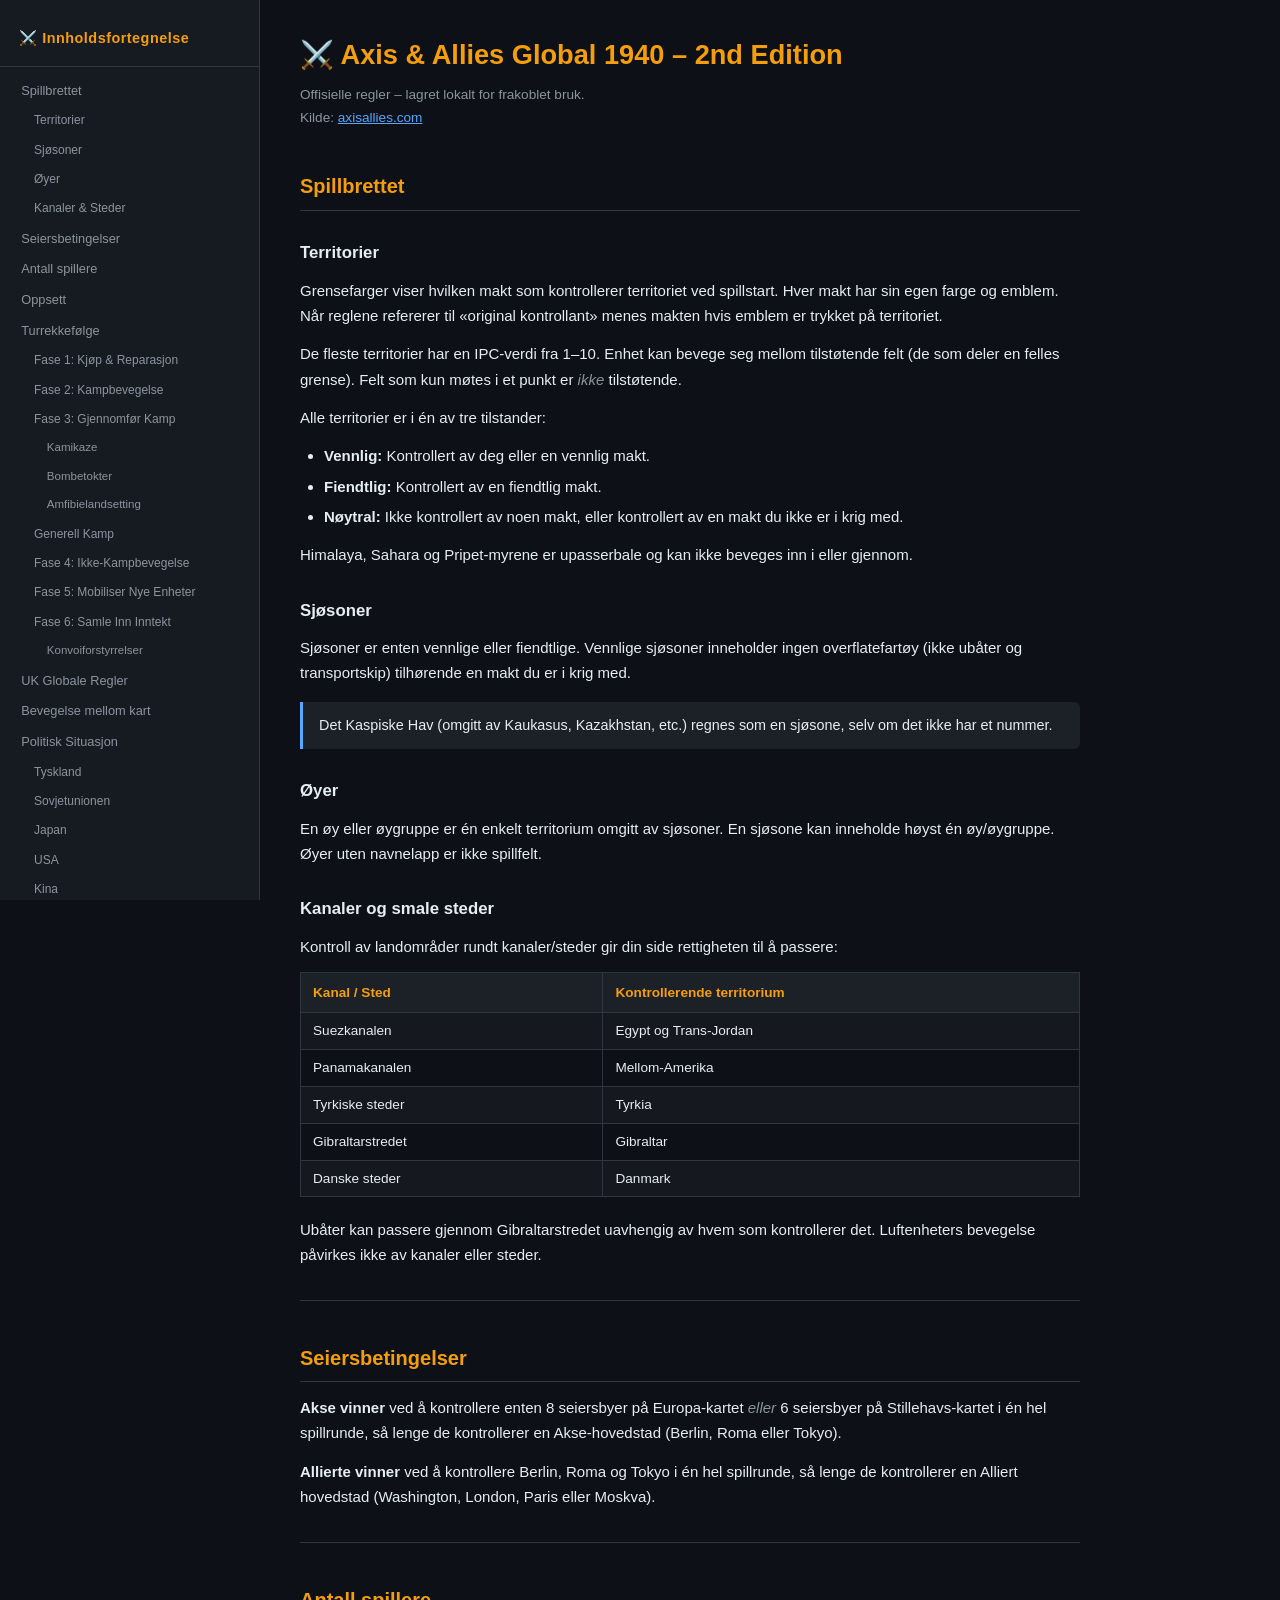
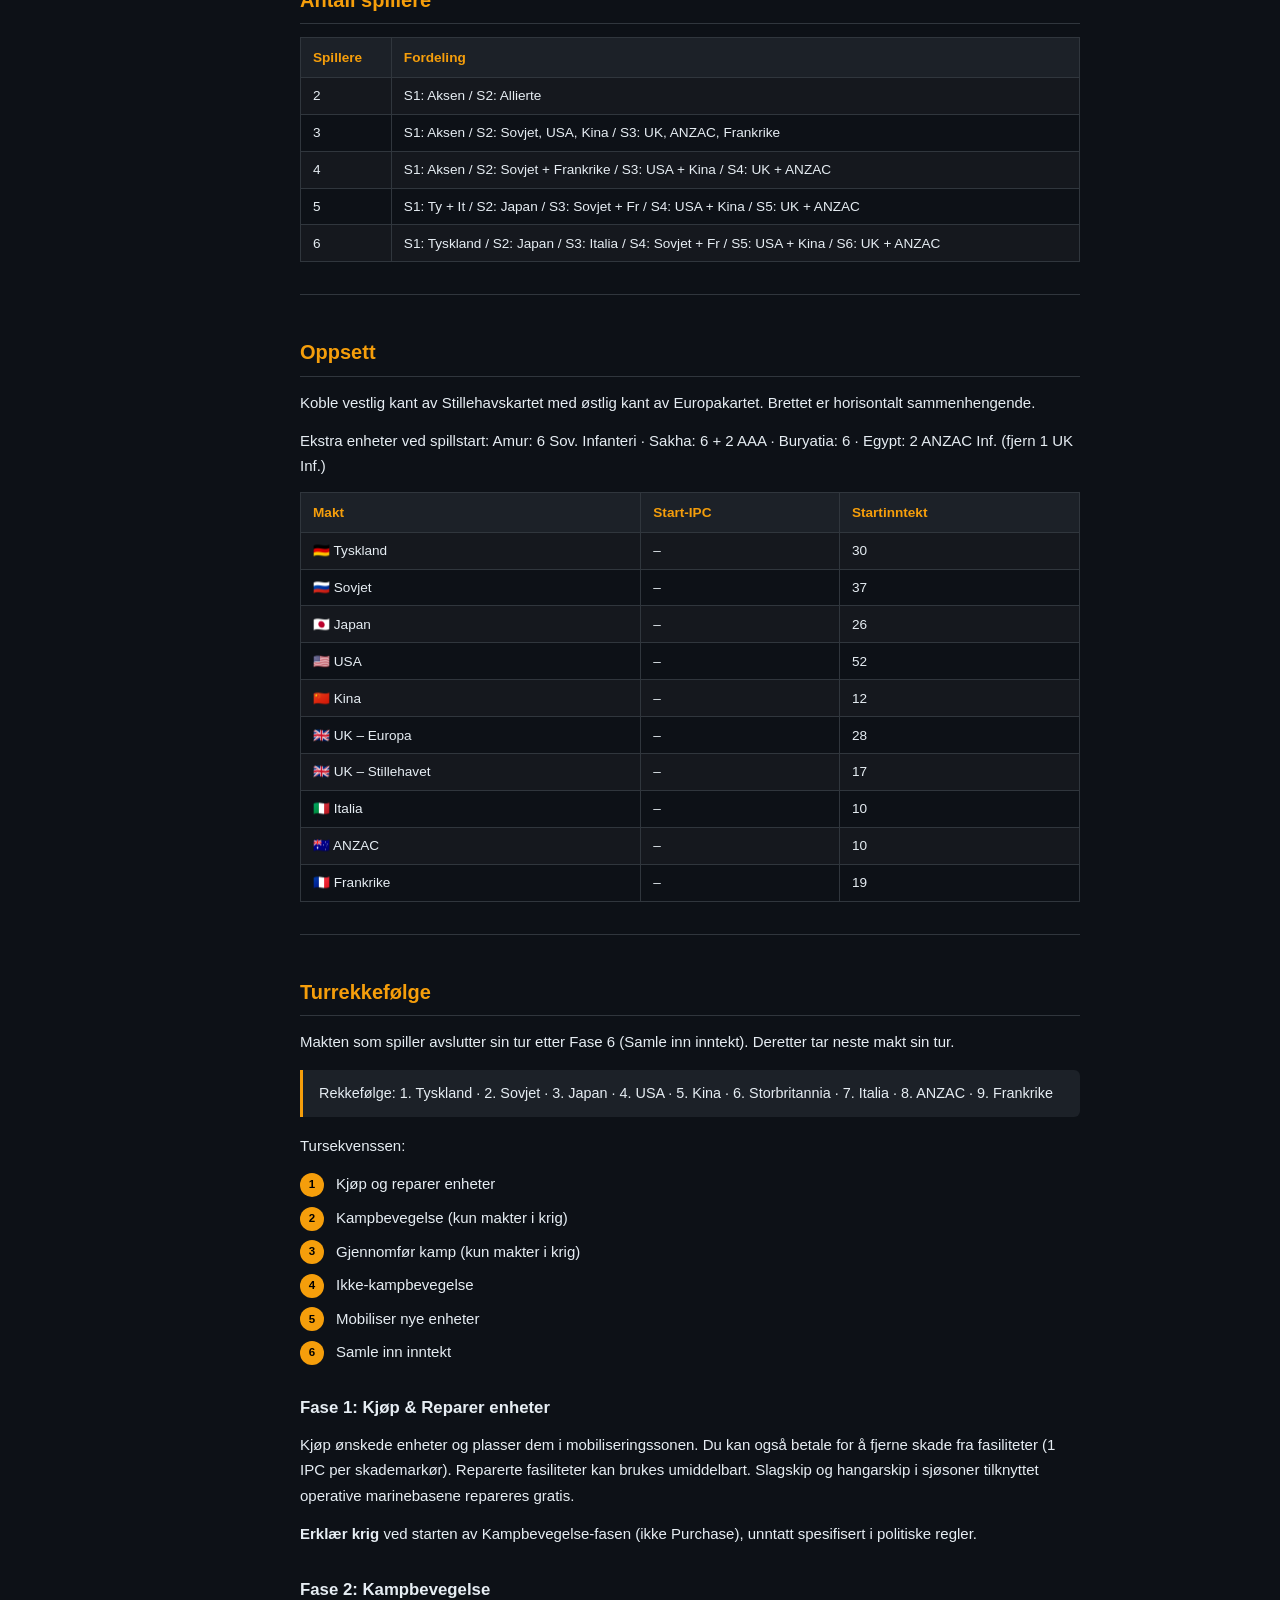
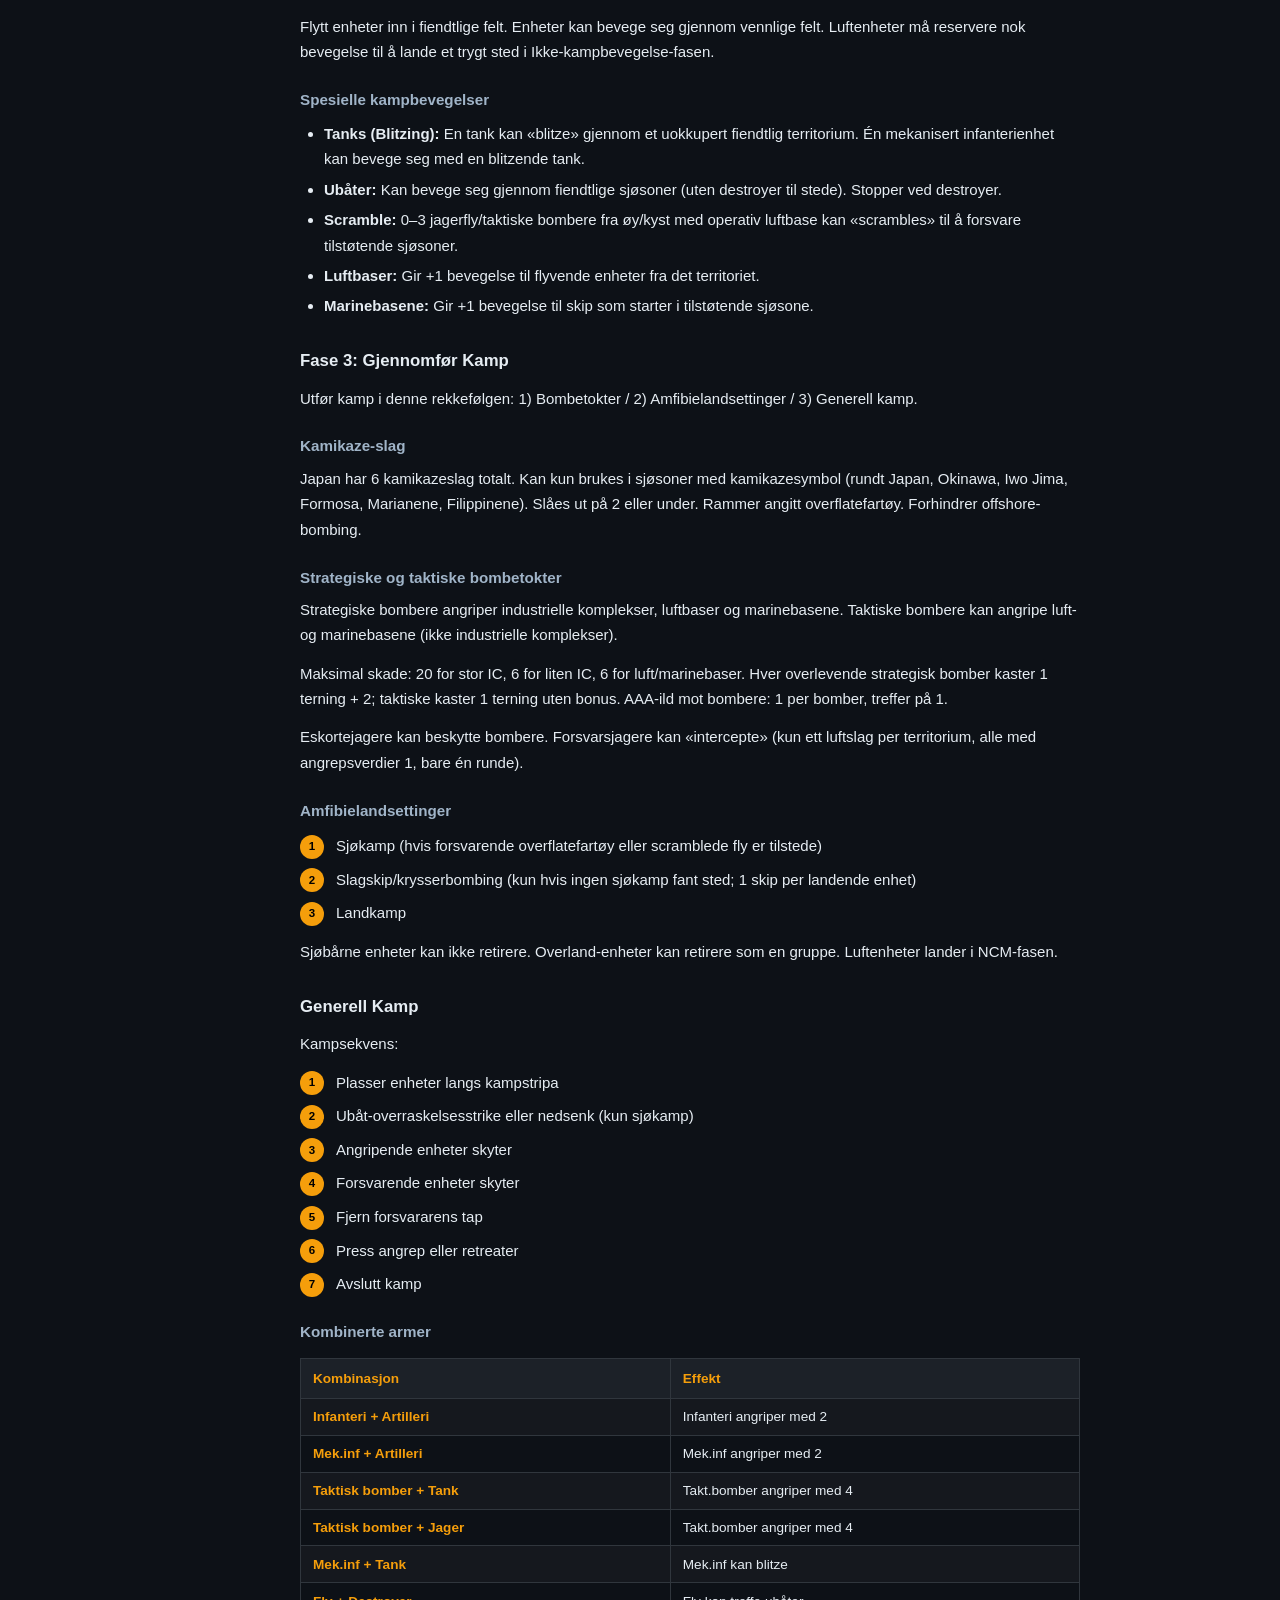
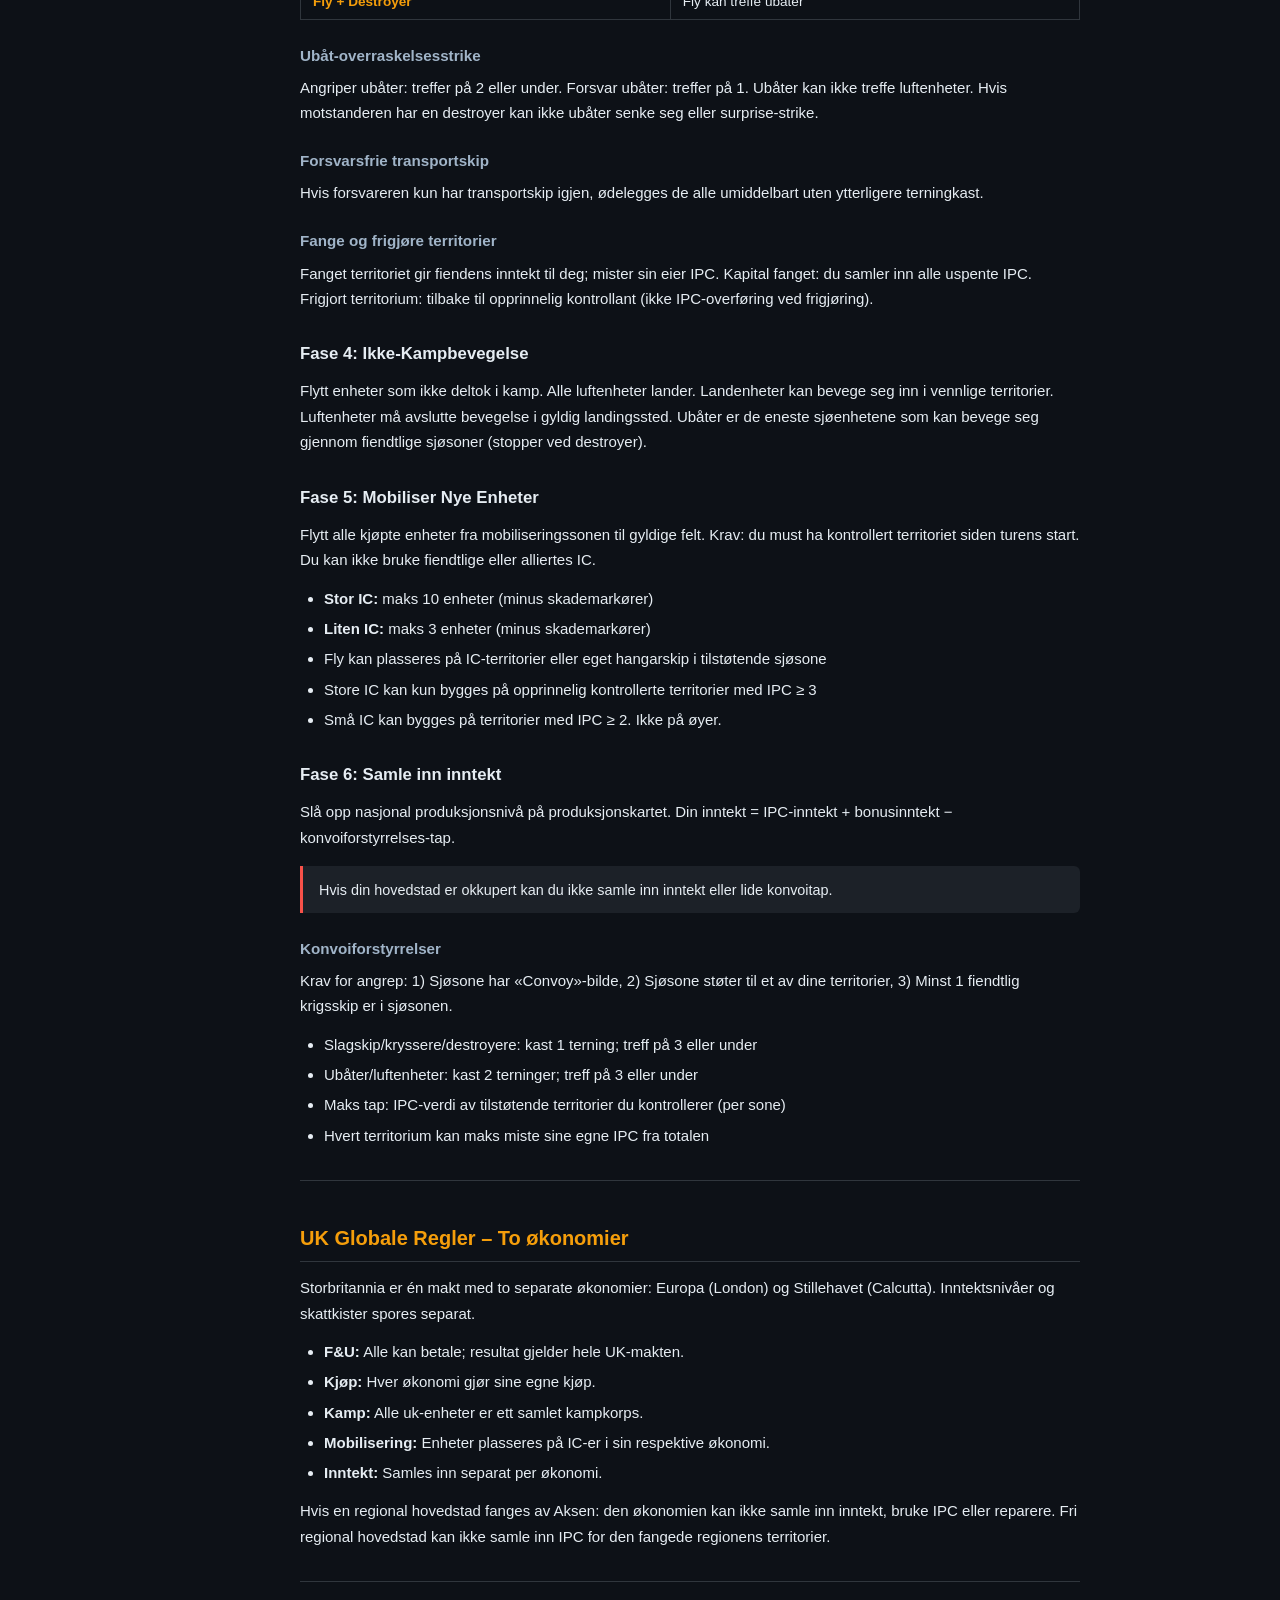
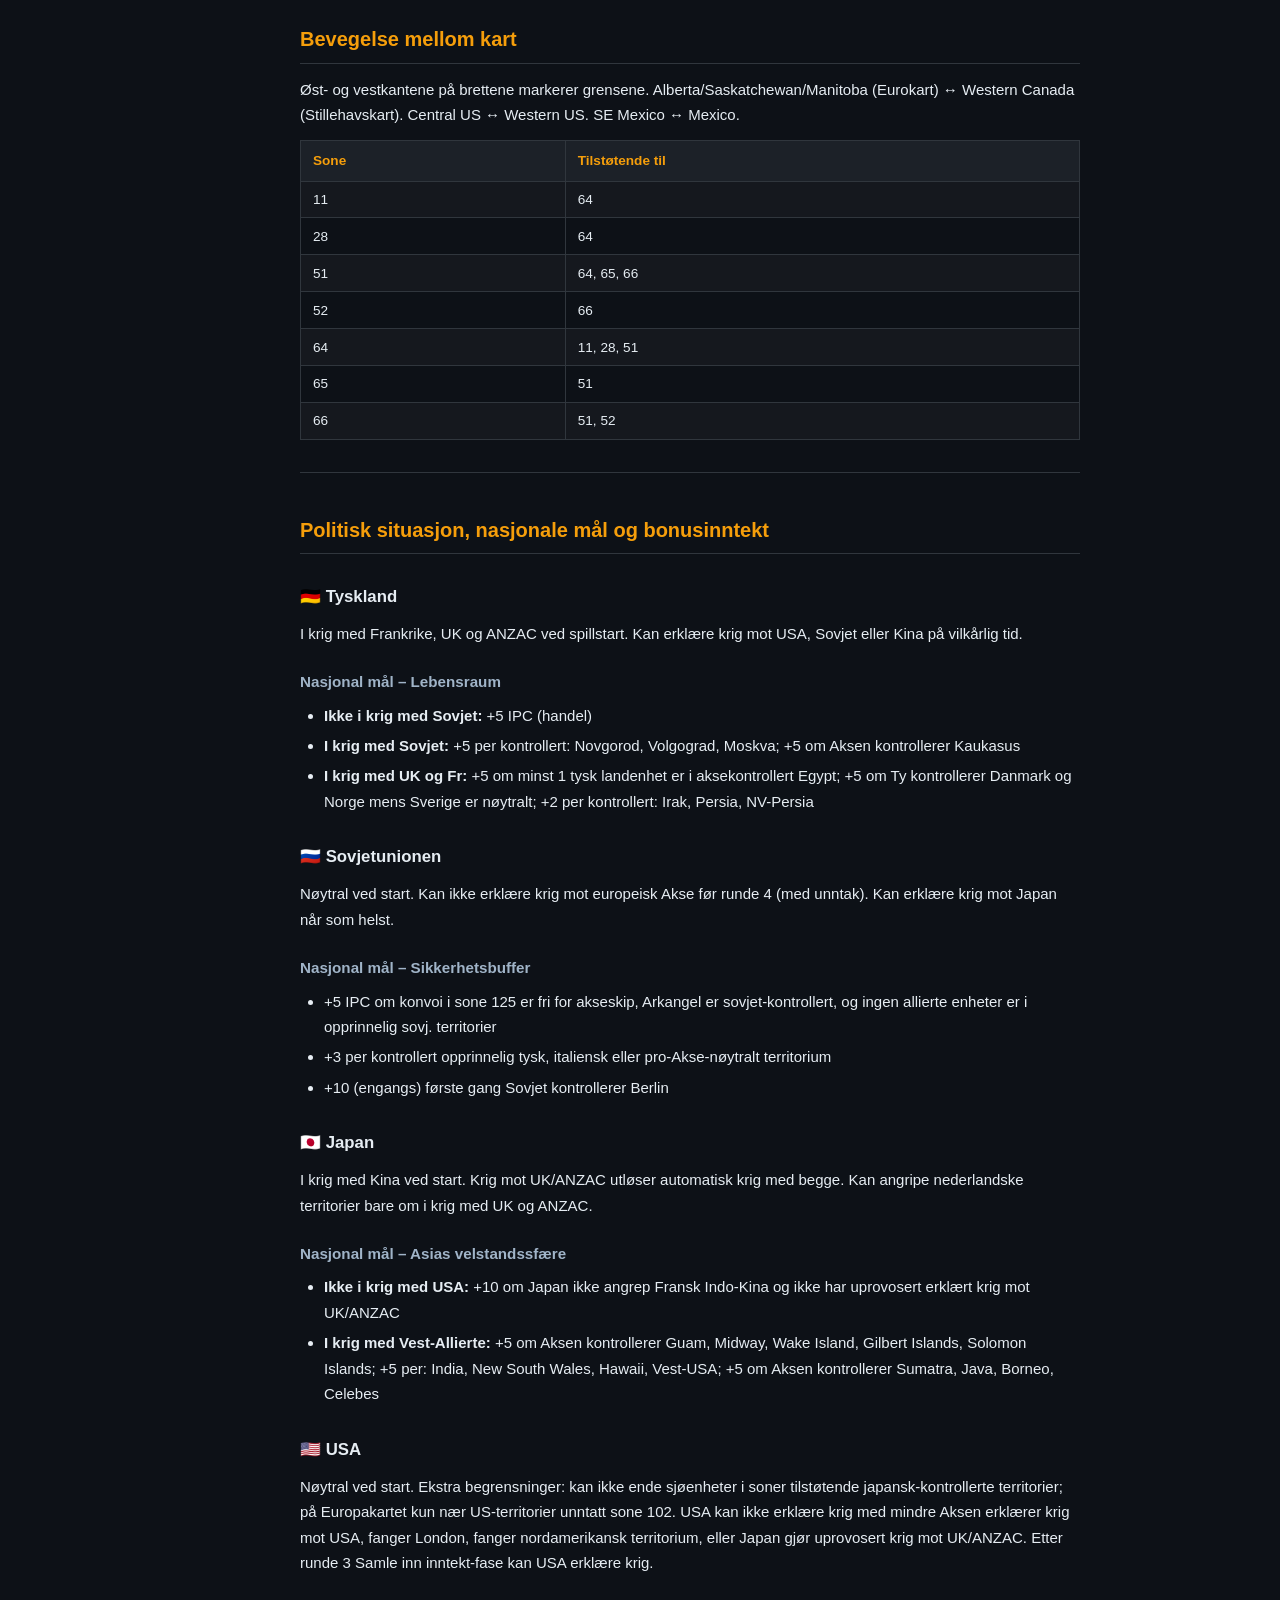
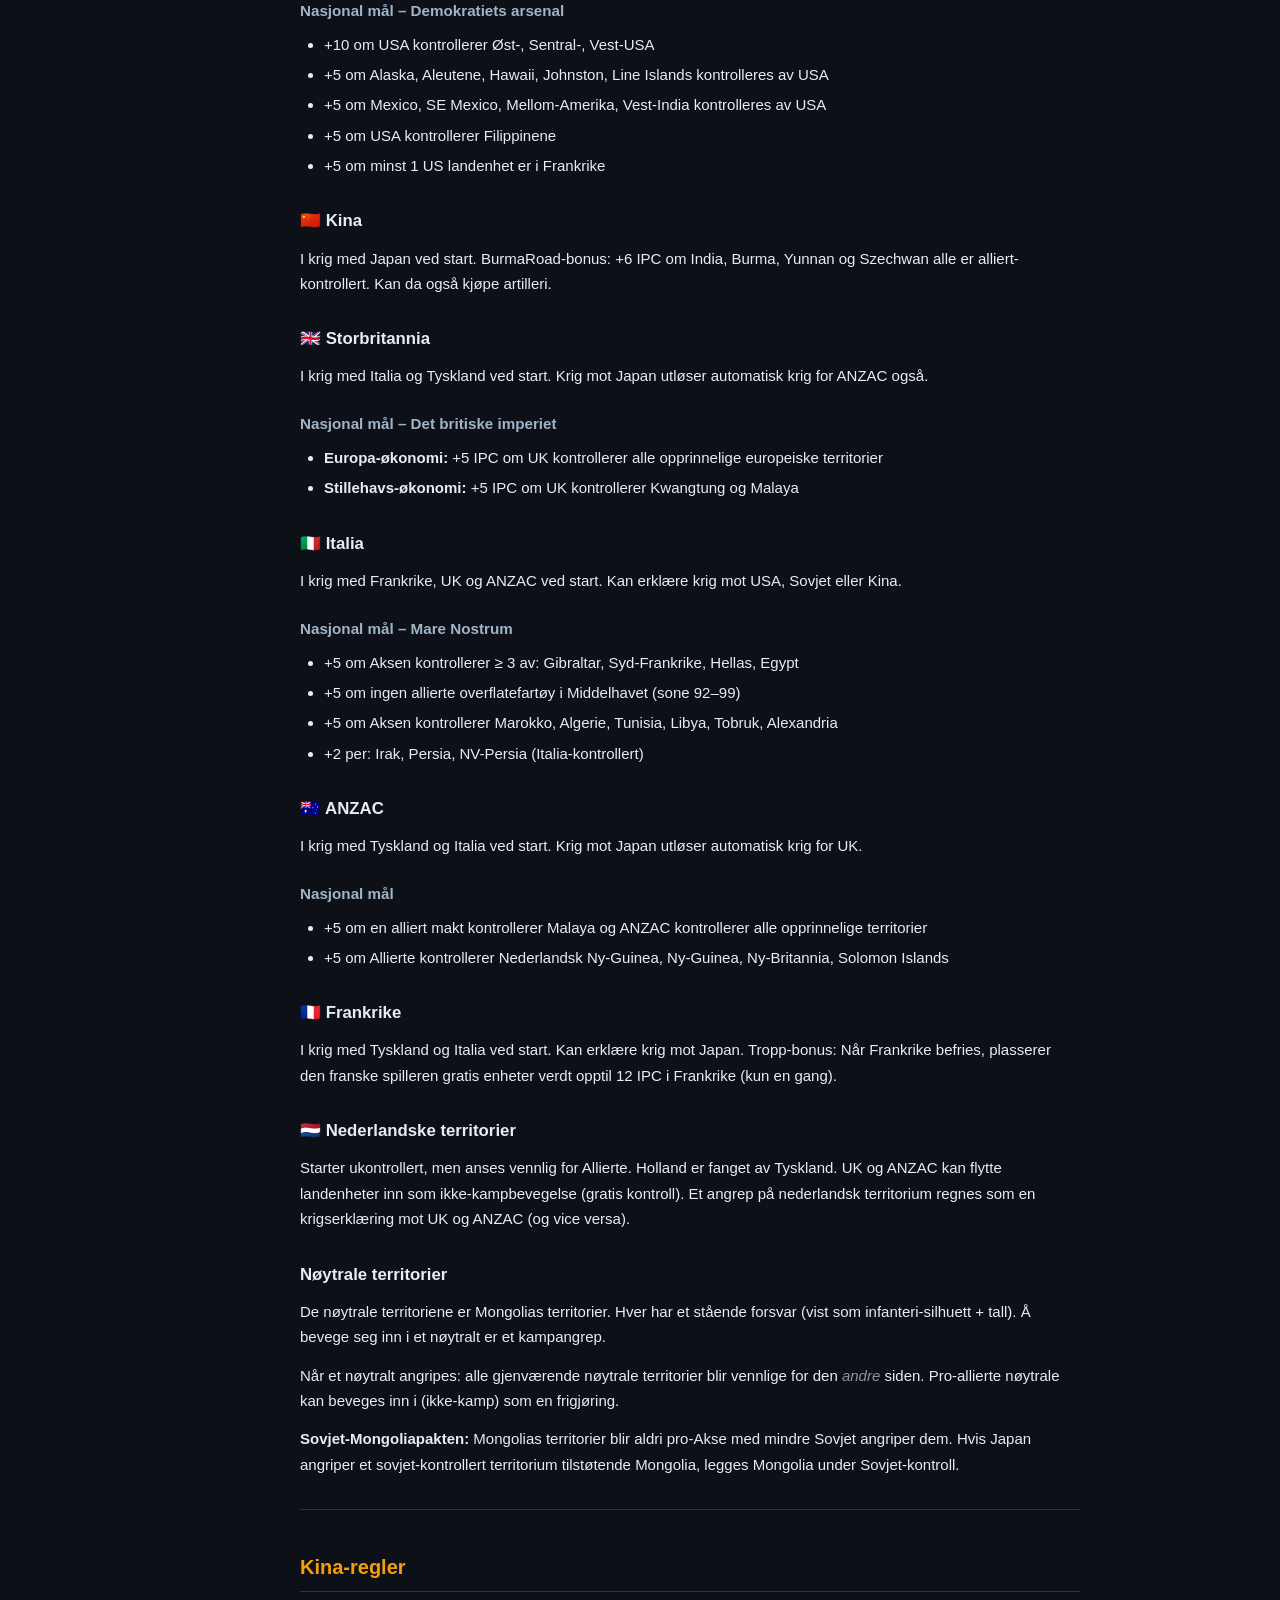
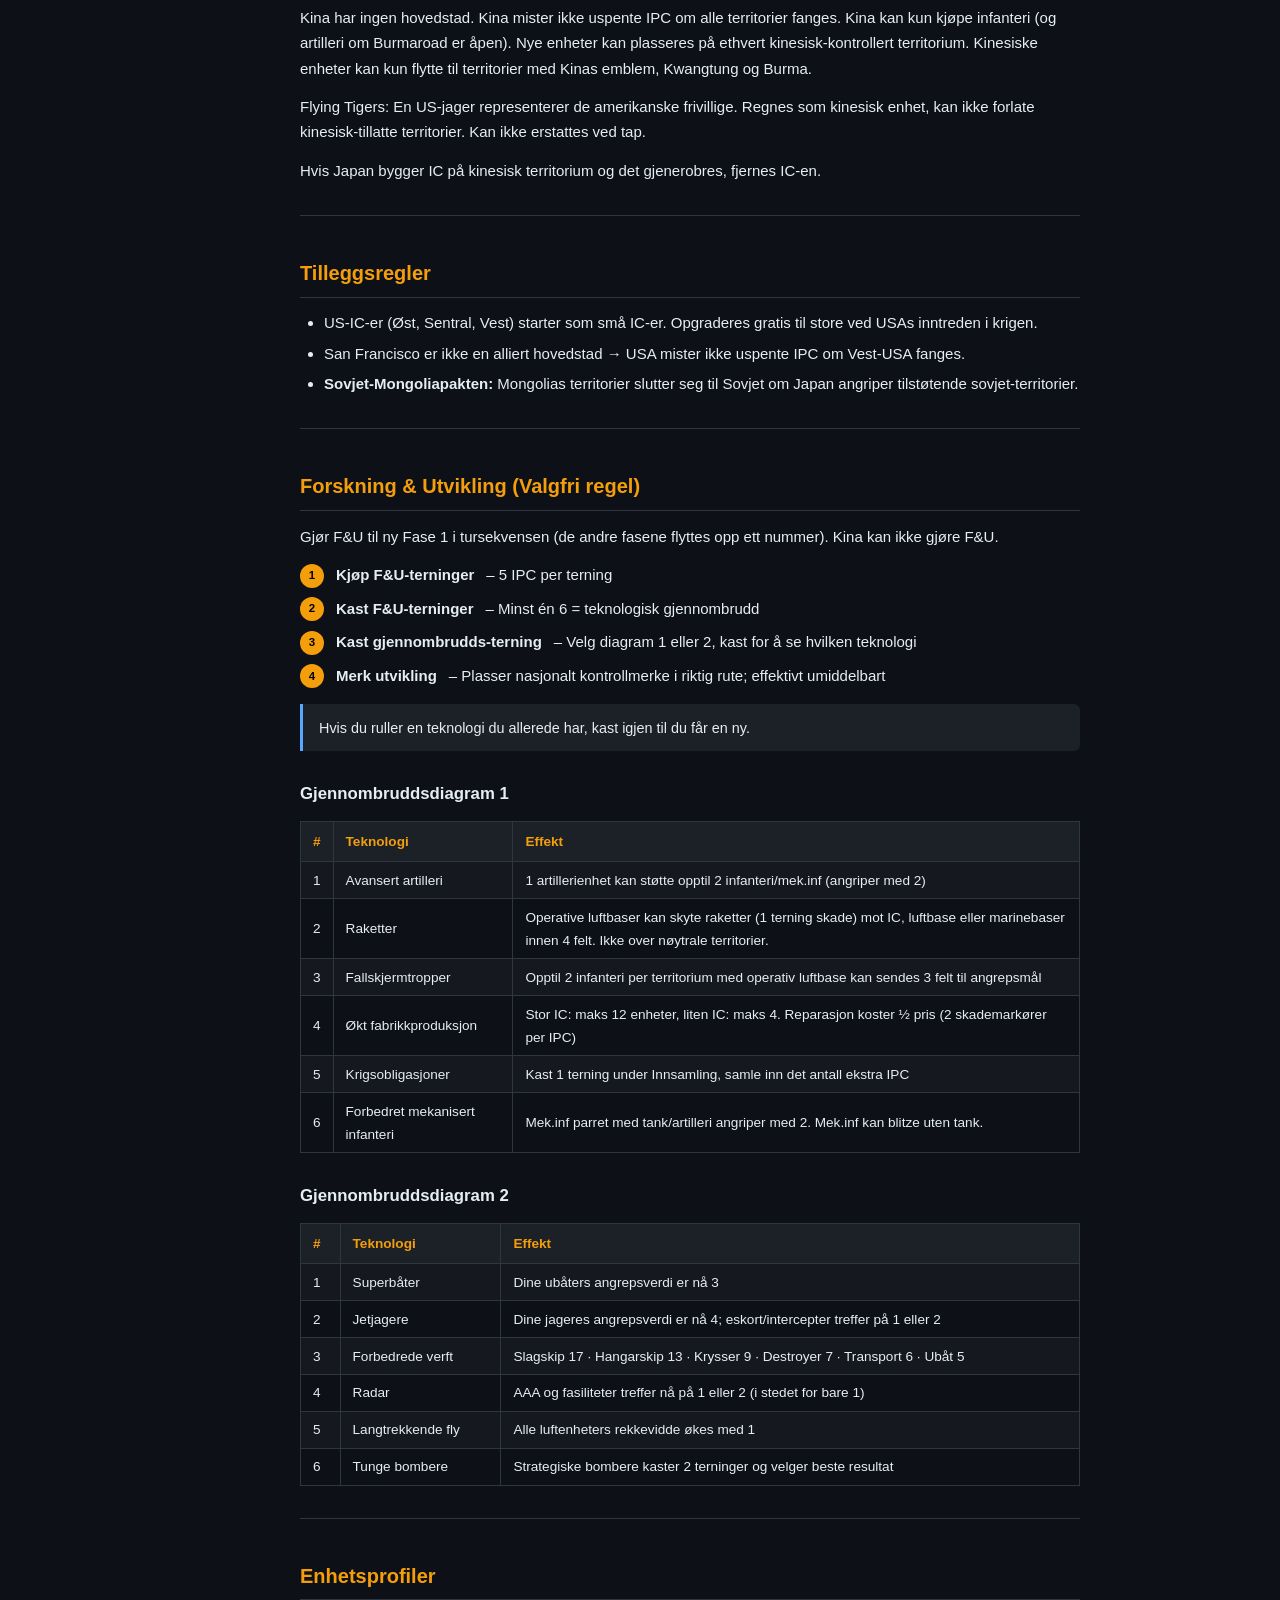
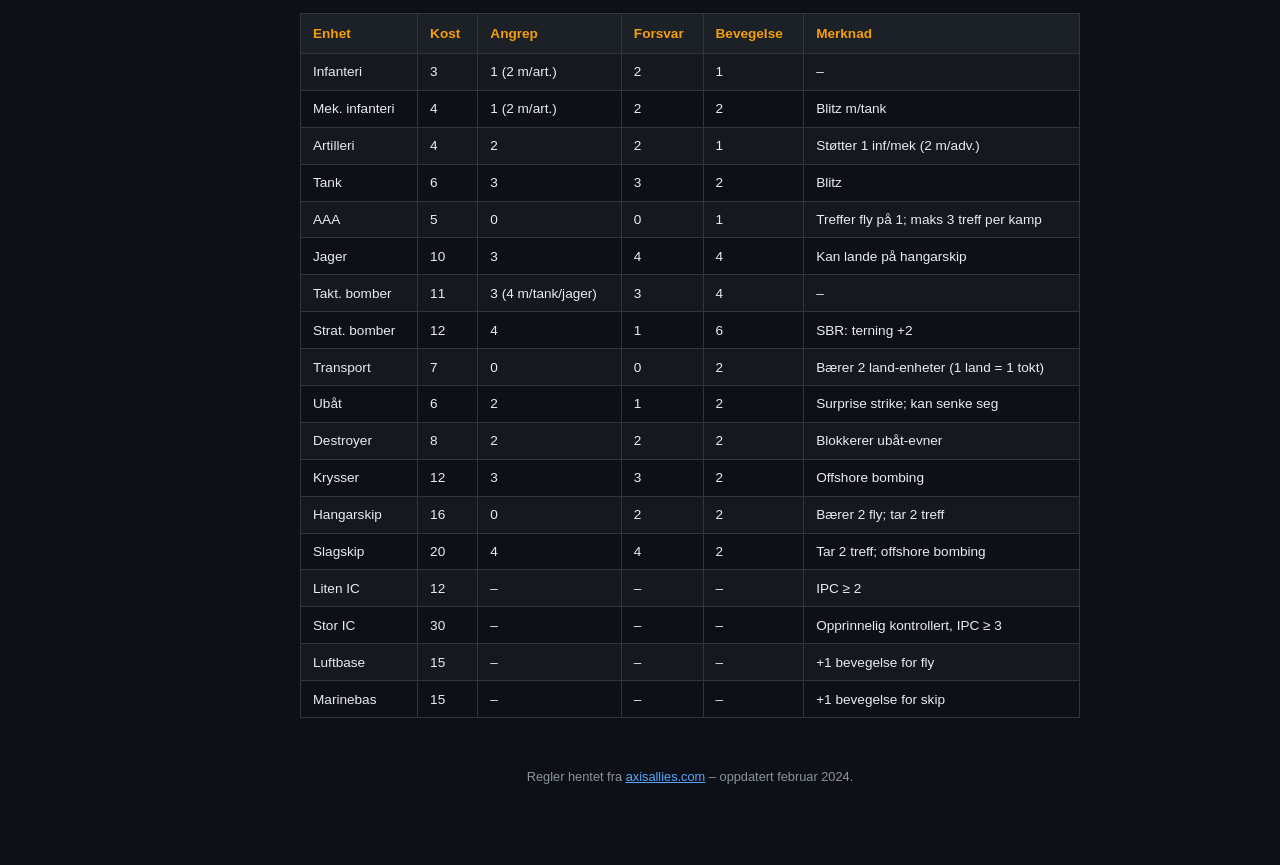
==== data/rules.html @ 87822bf2 "Opprettesle av  Frontline companion" ====
<!DOCTYPE html>
<html lang="en">
<head>
  <meta charset="UTF-8">
  <meta name="viewport" content="width=device-width, initial-scale=1.0">
  <title>A&amp;A Global 1940 – Second Edition Rules</title>
  <style>
    *, *::before, *::after { box-sizing: border-box; margin: 0; padding: 0; }

    :root {
      --bg:        #0d1117;
      --bg2:       #161b22;
      --bg3:       #1c2128;
      --border:    #30363d;
      --text:      #e6edf3;
      --text-dim:  #8b949e;
      --amber:     #f59e0b;
      --amber-dim: rgba(245,158,11,.15);
      --blue:      #58a6ff;
      --green:     #3fb950;
      --red:       #f85149;
    }

    html { scroll-behavior: smooth; }

    body {
      background: var(--bg);
      color: var(--text);
      font-family: -apple-system, BlinkMacSystemFont, 'Segoe UI', sans-serif;
      font-size: 15px;
      line-height: 1.7;
    }

    /* ── Layout ── */
    .page {
      display: grid;
      grid-template-columns: 260px 1fr;
      min-height: 100vh;
    }

    /* ── Sidebar / TOC ── */
    .toc {
      position: sticky;
      top: 0;
      height: 100vh;
      overflow-y: auto;
      background: var(--bg2);
      border-right: 1px solid var(--border);
      padding: 1rem 0;
    }
    .toc-header {
      display: flex;
      align-items: center;
      gap: .5rem;
      padding: .6rem 1.2rem 1rem;
      font-weight: 700;
      font-size: .9rem;
      color: var(--amber);
      letter-spacing: .5px;
      border-bottom: 1px solid var(--border);
      margin-bottom: .5rem;
    }
    .toc a {
      display: block;
      padding: .28rem 1.2rem;
      font-size: .8rem;
      color: var(--text-dim);
      text-decoration: none;
      border-left: 2px solid transparent;
      transition: all .15s;
    }
    .toc a:hover { color: var(--text); border-left-color: var(--amber); background: var(--amber-dim); }
    .toc a.l2 { padding-left: 2rem; font-size: .75rem; }
    .toc a.l3 { padding-left: 2.8rem; font-size: .72rem; }

    /* ── Main content ── */
    .content {
      max-width: 860px;
      padding: 2rem 2.5rem 4rem;
    }

    .page-title {
      font-size: 1.7rem;
      font-weight: 800;
      color: var(--amber);
      margin-bottom: .3rem;
      display: flex;
      align-items: center;
      gap: .6rem;
    }
    .page-subtitle {
      color: var(--text-dim);
      font-size: .85rem;
      margin-bottom: 2.5rem;
    }
    .page-subtitle a { color: var(--blue); }

    h2 {
      font-size: 1.25rem;
      font-weight: 700;
      color: var(--amber);
      margin: 2.5rem 0 .8rem;
      padding-bottom: .4rem;
      border-bottom: 1px solid var(--border);
      scroll-margin-top: 1rem;
    }
    h3 {
      font-size: 1.05rem;
      font-weight: 700;
      color: var(--text);
      margin: 1.8rem 0 .6rem;
      scroll-margin-top: 1rem;
    }
    h4 {
      font-size: .95rem;
      font-weight: 600;
      color: #a0b4c8;
      margin: 1.4rem 0 .4rem;
      scroll-margin-top: 1rem;
    }

    p { margin-bottom: .8rem; color: var(--text); }

    ul, ol { margin: .5rem 0 .8rem 1.5rem; }
    li { margin-bottom: .3rem; }

    strong { color: #e6edf3; font-weight: 600; }
    em { color: var(--text-dim); font-style: italic; }

    .callout {
      background: var(--bg3);
      border-left: 3px solid var(--amber);
      border-radius: 0 6px 6px 0;
      padding: .7rem 1rem;
      margin: 1rem 0;
      font-size: .9rem;
    }
    .callout-note { border-left-color: var(--blue); }
    .callout-warn { border-left-color: var(--red); }

    table {
      width: 100%;
      border-collapse: collapse;
      margin: .8rem 0 1.2rem;
      font-size: .85rem;
    }
    th {
      background: var(--bg3);
      color: var(--amber);
      text-align: left;
      padding: .5rem .75rem;
      border: 1px solid var(--border);
      font-weight: 600;
    }
    td {
      padding: .4rem .75rem;
      border: 1px solid var(--border);
      color: var(--text);
    }
    tr:nth-child(even) td { background: rgba(255,255,255,.03); }

    .seq {
      counter-reset: step;
      margin: .6rem 0 .8rem 0;
      padding: 0;
      list-style: none;
    }
    .seq li {
      counter-increment: step;
      display: flex;
      gap: .75rem;
      margin-bottom: .5rem;
      align-items: flex-start;
    }
    .seq li::before {
      content: counter(step);
      display: inline-flex;
      align-items: center;
      justify-content: center;
      min-width: 1.5rem;
      height: 1.5rem;
      background: var(--amber);
      color: #000;
      border-radius: 50%;
      font-size: .72rem;
      font-weight: 800;
      flex-shrink: 0;
      margin-top: .1rem;
    }

    .combined-arms td:first-child { font-weight: 600; color: var(--amber); }

    .divider { border: none; border-top: 1px solid var(--border); margin: 2rem 0; }

    /* ── Mobile ── */
    @media (max-width: 700px) {
      .page { grid-template-columns: 1fr; }
      .toc { display: none; }
      .content { padding: 1.2rem 1rem 3rem; }
    }
  </style>
</head>
<body>
<div class="page">

  <!-- ════ SIDEBAR TOC ════ -->
  <nav class="toc">
    <div class="toc-header">⚔️ Innholdsfortegnelse</div>
    <a href="#board">Spillbrettet</a>
    <a href="#territories" class="l2">Territorier</a>
    <a href="#sea-zones" class="l2">Sjøsoner</a>
    <a href="#islands" class="l2">Øyer</a>
    <a href="#canals" class="l2">Kanaler &amp; Steder</a>
    <a href="#winning">Seiersbetingelser</a>
    <a href="#players">Antall spillere</a>
    <a href="#setup">Oppsett</a>
    <a href="#order">Turrekkefølge</a>
    <a href="#phase1" class="l2">Fase 1: Kjøp &amp; Reparasjon</a>
    <a href="#phase2" class="l2">Fase 2: Kampbevegelse</a>
    <a href="#phase3" class="l2">Fase 3: Gjennomfør Kamp</a>
    <a href="#kamikaze" class="l3">Kamikaze</a>
    <a href="#bombing" class="l3">Bombetokter</a>
    <a href="#amphibious" class="l3">Amfibielandsetting</a>
    <a href="#general-combat" class="l2">Generell Kamp</a>
    <a href="#phase4" class="l2">Fase 4: Ikke-Kampbevegelse</a>
    <a href="#phase5" class="l2">Fase 5: Mobiliser Nye Enheter</a>
    <a href="#phase6" class="l2">Fase 6: Samle Inn Inntekt</a>
    <a href="#convoy" class="l3">Konvoiforstyrrelser</a>
    <a href="#uk-global">UK Globale Regler</a>
    <a href="#map-movement">Bevegelse mellom kart</a>
    <a href="#politics">Politisk Situasjon</a>
    <a href="#germany" class="l2">Tyskland</a>
    <a href="#soviet" class="l2">Sovjetunionen</a>
    <a href="#japan" class="l2">Japan</a>
    <a href="#usa" class="l2">USA</a>
    <a href="#china-pol" class="l2">Kina</a>
    <a href="#uk-pol" class="l2">Storbritannia</a>
    <a href="#italy" class="l2">Italia</a>
    <a href="#anzac-pol" class="l2">ANZAC</a>
    <a href="#france-pol" class="l2">Frankrike</a>
    <a href="#dutch" class="l2">Nederlandske territorier</a>
    <a href="#neutrals" class="l2">Nøytrale territorier</a>
    <a href="#china-rules">Kina-regler</a>
    <a href="#additional">Tilleggsregler</a>
    <a href="#rd">Forskning &amp; Utvikling (Valgfri)</a>
    <a href="#breakthrough1" class="l2">Gjennombruddsdiagram 1</a>
    <a href="#breakthrough2" class="l2">Gjennombruddsdiagram 2</a>
    <a href="#units">Enhetsprofiler</a>
  </nav>

  <!-- ════ CONTENT ════ -->
  <main class="content">
    <div class="page-title">⚔️ Axis &amp; Allies Global 1940 – 2nd Edition</div>
    <p class="page-subtitle">
      Offisielle regler – lagret lokalt for frakoblet bruk.<br>
      Kilde: <a href="https://axisallies.com/global-1940-second-edition-rules/" target="_blank">axisallies.com</a>
    </p>

    <!-- ── BOARD ── -->
    <h2 id="board">Spillbrettet</h2>

    <h3 id="territories">Territorier</h3>
    <p>Grensefarger viser hvilken makt som kontrollerer territoriet ved spillstart. Hver makt har sin egen farge og emblem. Når reglene refererer til «original kontrollant» menes makten hvis emblem er trykket på territoriet.</p>
    <p>De fleste territorier har en IPC-verdi fra 1–10. Enhet kan bevege seg mellom tilstøtende felt (de som deler en felles grense). Felt som kun møtes i et punkt er <em>ikke</em> tilstøtende.</p>
    <p>Alle territorier er i én av tre tilstander:</p>
    <ul>
      <li><strong>Vennlig:</strong> Kontrollert av deg eller en vennlig makt.</li>
      <li><strong>Fiendtlig:</strong> Kontrollert av en fiendtlig makt.</li>
      <li><strong>Nøytral:</strong> Ikke kontrollert av noen makt, eller kontrollert av en makt du ikke er i krig med.</li>
    </ul>
    <p>Himalaya, Sahara og Pripet-myrene er upasserbale og kan ikke beveges inn i eller gjennom.</p>

    <h3 id="sea-zones">Sjøsoner</h3>
    <p>Sjøsoner er enten vennlige eller fiendtlige. Vennlige sjøsoner inneholder ingen overflatefartøy (ikke ubåter og transportskip) tilhørende en makt du er i krig med.</p>
    <p class="callout callout-note">Det Kaspiske Hav (omgitt av Kaukasus, Kazakhstan, etc.) regnes som en sjøsone, selv om det ikke har et nummer.</p>

    <h3 id="islands">Øyer</h3>
    <p>En øy eller øygruppe er én enkelt territorium omgitt av sjøsoner. En sjøsone kan inneholde høyst én øy/øygruppe. Øyer uten navnelapp er ikke spillfelt.</p>

    <h3 id="canals">Kanaler og smale steder</h3>
    <p>Kontroll av landområder rundt kanaler/steder gir din side rettigheten til å passere:</p>
    <table>
      <tr><th>Kanal / Sted</th><th>Kontrollerende territorium</th></tr>
      <tr><td>Suezkanalen</td><td>Egypt og Trans-Jordan</td></tr>
      <tr><td>Panamakanalen</td><td>Mellom-Amerika</td></tr>
      <tr><td>Tyrkiske steder</td><td>Tyrkia</td></tr>
      <tr><td>Gibraltarstredet</td><td>Gibraltar</td></tr>
      <tr><td>Danske steder</td><td>Danmark</td></tr>
    </table>
    <p>Ubåter kan passere gjennom Gibraltarstredet uavhengig av hvem som kontrollerer det. Luftenheters bevegelse påvirkes ikke av kanaler eller steder.</p>

    <hr class="divider">

    <!-- ── WINNING ── -->
    <h2 id="winning">Seiersbetingelser</h2>
    <p><strong>Akse vinner</strong> ved å kontrollere enten 8 seiersbyer på Europa-kartet <em>eller</em> 6 seiersbyer på Stillehavs-kartet i én hel spillrunde, så lenge de kontrollerer en Akse-hovedstad (Berlin, Roma eller Tokyo).</p>
    <p><strong>Allierte vinner</strong> ved å kontrollere Berlin, Roma og Tokyo i én hel spillrunde, så lenge de kontrollerer en Alliert hovedstad (Washington, London, Paris eller Moskva).</p>

    <hr class="divider">

    <!-- ── PLAYERS ── -->
    <h2 id="players">Antall spillere</h2>
    <table>
      <tr><th>Spillere</th><th>Fordeling</th></tr>
      <tr><td>2</td><td>S1: Aksen / S2: Allierte</td></tr>
      <tr><td>3</td><td>S1: Aksen / S2: Sovjet, USA, Kina / S3: UK, ANZAC, Frankrike</td></tr>
      <tr><td>4</td><td>S1: Aksen / S2: Sovjet + Frankrike / S3: USA + Kina / S4: UK + ANZAC</td></tr>
      <tr><td>5</td><td>S1: Ty + It / S2: Japan / S3: Sovjet + Fr / S4: USA + Kina / S5: UK + ANZAC</td></tr>
      <tr><td>6</td><td>S1: Tyskland / S2: Japan / S3: Italia / S4: Sovjet + Fr / S5: USA + Kina / S6: UK + ANZAC</td></tr>
    </table>

    <hr class="divider">

    <!-- ── SETUP ── -->
    <h2 id="setup">Oppsett</h2>
    <p>Koble vestlig kant av Stillehavskartet med østlig kant av Europakartet. Brettet er horisontalt sammenhengende.</p>
    <p>Ekstra enheter ved spillstart: Amur: 6 Sov. Infanteri · Sakha: 6 + 2 AAA · Buryatia: 6 · Egypt: 2 ANZAC Inf. (fjern 1 UK Inf.)</p>
    <table>
      <tr><th>Makt</th><th>Start-IPC</th><th>Startinntekt</th></tr>
      <tr><td>🇩🇪 Tyskland</td><td>–</td><td>30</td></tr>
      <tr><td>🇷🇺 Sovjet</td><td>–</td><td>37</td></tr>
      <tr><td>🇯🇵 Japan</td><td>–</td><td>26</td></tr>
      <tr><td>🇺🇸 USA</td><td>–</td><td>52</td></tr>
      <tr><td>🇨🇳 Kina</td><td>–</td><td>12</td></tr>
      <tr><td>🇬🇧 UK – Europa</td><td>–</td><td>28</td></tr>
      <tr><td>🇬🇧 UK – Stillehavet</td><td>–</td><td>17</td></tr>
      <tr><td>🇮🇹 Italia</td><td>–</td><td>10</td></tr>
      <tr><td>🇦🇺 ANZAC</td><td>–</td><td>10</td></tr>
      <tr><td>🇫🇷 Frankrike</td><td>–</td><td>19</td></tr>
    </table>

    <hr class="divider">

    <!-- ── ORDER OF PLAY ── -->
    <h2 id="order">Turrekkefølge</h2>
    <p>Makten som spiller avslutter sin tur etter Fase 6 (Samle inn inntekt). Deretter tar neste makt sin tur.</p>
    <div class="callout">Rekkefølge: 1. Tyskland · 2. Sovjet · 3. Japan · 4. USA · 5. Kina · 6. Storbritannia · 7. Italia · 8. ANZAC · 9. Frankrike</div>
    <p>Tursekvenssen:</p>
    <ol class="seq">
      <li>Kjøp og reparer enheter</li>
      <li>Kampbevegelse (kun makter i krig)</li>
      <li>Gjennomfør kamp (kun makter i krig)</li>
      <li>Ikke-kampbevegelse</li>
      <li>Mobiliser nye enheter</li>
      <li>Samle inn inntekt</li>
    </ol>

    <h3 id="phase1">Fase 1: Kjøp &amp; Reparer enheter</h3>
    <p>Kjøp ønskede enheter og plasser dem i mobiliseringssonen. Du kan også betale for å fjerne skade fra fasiliteter (1 IPC per skademarkør). Reparerte fasiliteter kan brukes umiddelbart. Slagskip og hangarskip i sjøsoner tilknyttet operative marinebasene repareres gratis.</p>
    <p><strong>Erklær krig</strong> ved starten av Kampbevegelse-fasen (ikke Purchase), unntatt spesifisert i politiske regler.</p>

    <h3 id="phase2">Fase 2: Kampbevegelse</h3>
    <p>Flytt enheter inn i fiendtlige felt. Enheter kan bevege seg gjennom vennlige felt. Luftenheter må reservere nok bevegelse til å lande et trygt sted i Ikke-kampbevegelse-fasen.</p>
    <h4>Spesielle kampbevegelser</h4>
    <ul>
      <li><strong>Tanks (Blitzing):</strong> En tank kan «blitze» gjennom et uokkupert fiendtlig territorium. Én mekanisert infanterienhet kan bevege seg med en blitzende tank.</li>
      <li><strong>Ubåter:</strong> Kan bevege seg gjennom fiendtlige sjøsoner (uten destroyer til stede). Stopper ved destroyer.</li>
      <li><strong>Scramble:</strong> 0–3 jagerfly/taktiske bombere fra øy/kyst med operativ luftbase kan «scrambles» til å forsvare tilstøtende sjøsoner.</li>
      <li><strong>Luftbaser:</strong> Gir +1 bevegelse til flyvende enheter fra det territoriet.</li>
      <li><strong>Marinebasene:</strong> Gir +1 bevegelse til skip som starter i tilstøtende sjøsone.</li>
    </ul>

    <h3 id="phase3">Fase 3: Gjennomfør Kamp</h3>
    <p>Utfør kamp i denne rekkefølgen: 1) Bombetokter / 2) Amfibielandsettinger / 3) Generell kamp.</p>

    <h4 id="kamikaze">Kamikaze-slag</h4>
    <p>Japan har 6 kamikazeslag totalt. Kan kun brukes i sjøsoner med kamikazesymbol (rundt Japan, Okinawa, Iwo Jima, Formosa, Marianene, Filippinene). Slåes ut på 2 eller under. Rammer angitt overflatefartøy. Forhindrer offshore-bombing.</p>

    <h4 id="bombing">Strategiske og taktiske bombetokter</h4>
    <p>Strategiske bombere angriper industrielle komplekser, luftbaser og marinebasene. Taktiske bombere kan angripe luft- og marinebasene (ikke industrielle komplekser).</p>
    <p>Maksimal skade: 20 for stor IC, 6 for liten IC, 6 for luft/marinebaser. Hver overlevende strategisk bomber kaster 1 terning + 2; taktiske kaster 1 terning uten bonus. AAA-ild mot bombere: 1 per bomber, treffer på 1.</p>
    <p>Eskortejagere kan beskytte bombere. Forsvarsjagere kan «intercepte» (kun ett luftslag per territorium, alle med angrepsverdier 1, bare én runde).</p>

    <h4 id="amphibious">Amfibielandsettinger</h4>
    <ol class="seq">
      <li>Sjøkamp (hvis forsvarende overflatefartøy eller scramblede fly er tilstede)</li>
      <li>Slagskip/krysserbombing (kun hvis ingen sjøkamp fant sted; 1 skip per landende enhet)</li>
      <li>Landkamp</li>
    </ol>
    <p>Sjøbårne enheter kan ikke retirere. Overland-enheter kan retirere som en gruppe. Luftenheter lander i NCM-fasen.</p>

    <h3 id="general-combat">Generell Kamp</h3>
    <p>Kampsekvens:</p>
    <ol class="seq">
      <li>Plasser enheter langs kampstripa</li>
      <li>Ubåt-overraskelsesstrike eller nedsenk (kun sjøkamp)</li>
      <li>Angripende enheter skyter</li>
      <li>Forsvarende enheter skyter</li>
      <li>Fjern forsvararens tap</li>
      <li>Press angrep eller retreater</li>
      <li>Avslutt kamp</li>
    </ol>
    <h4>Kombinerte armer</h4>
    <table class="combined-arms">
      <tr><th>Kombinasjon</th><th>Effekt</th></tr>
      <tr><td>Infanteri + Artilleri</td><td>Infanteri angriper med 2</td></tr>
      <tr><td>Mek.inf + Artilleri</td><td>Mek.inf angriper med 2</td></tr>
      <tr><td>Taktisk bomber + Tank</td><td>Takt.bomber angriper med 4</td></tr>
      <tr><td>Taktisk bomber + Jager</td><td>Takt.bomber angriper med 4</td></tr>
      <tr><td>Mek.inf + Tank</td><td>Mek.inf kan blitze</td></tr>
      <tr><td>Fly + Destroyer</td><td>Fly kan treffe ubåter</td></tr>
    </table>
    <h4>Ubåt-overraskelsesstrike</h4>
    <p>Angriper ubåter: treffer på 2 eller under. Forsvar ubåter: treffer på 1. Ubåter kan ikke treffe luftenheter. Hvis motstanderen har en destroyer kan ikke ubåter senke seg eller surprise-strike.</p>
    <h4>Forsvarsfrie transportskip</h4>
    <p>Hvis forsvareren kun har transportskip igjen, ødelegges de alle umiddelbart uten ytterligere terningkast.</p>
    <h4>Fange og frigjøre territorier</h4>
    <p>Fanget territoriet gir fiendens inntekt til deg; mister sin eier IPC. Kapital fanget: du samler inn alle uspente IPC. Frigjort territorium: tilbake til opprinnelig kontrollant (ikke IPC-overføring ved frigjøring).</p>

    <h3 id="phase4">Fase 4: Ikke-Kampbevegelse</h3>
    <p>Flytt enheter som ikke deltok i kamp. Alle luftenheter lander. Landenheter kan bevege seg inn i vennlige territorier. Luftenheter må avslutte bevegelse i gyldig landingssted. Ubåter er de eneste sjøenhetene som kan bevege seg gjennom fiendtlige sjøsoner (stopper ved destroyer).</p>

    <h3 id="phase5">Fase 5: Mobiliser Nye Enheter</h3>
    <p>Flytt alle kjøpte enheter fra mobiliseringssonen til gyldige felt. Krav: du must ha kontrollert territoriet siden turens start. Du kan ikke bruke fiendtlige eller alliertes IC.</p>
    <ul>
      <li><strong>Stor IC:</strong> maks 10 enheter (minus skademarkører)</li>
      <li><strong>Liten IC:</strong> maks 3 enheter (minus skademarkører)</li>
      <li>Fly kan plasseres på IC-territorier eller eget hangarskip i tilstøtende sjøsone</li>
      <li>Store IC kan kun bygges på opprinnelig kontrollerte territorier med IPC ≥ 3</li>
      <li>Små IC kan bygges på territorier med IPC ≥ 2. Ikke på øyer.</li>
    </ul>

    <h3 id="phase6">Fase 6: Samle inn inntekt</h3>
    <p>Slå opp nasjonal produksjonsnivå på produksjonskartet. Din inntekt = IPC-inntekt + bonusinntekt − konvoiforstyrrelses-tap.</p>
    <p class="callout callout-warn">Hvis din hovedstad er okkupert kan du ikke samle inn inntekt eller lide konvoitap.</p>

    <h4 id="convoy">Konvoiforstyrrelser</h4>
    <p>Krav for angrep: 1) Sjøsone har «Convoy»-bilde, 2) Sjøsone støter til et av dine territorier, 3) Minst 1 fiendtlig krigsskip er i sjøsonen.</p>
    <ul>
      <li>Slagskip/kryssere/destroyere: kast 1 terning; treff på 3 eller under</li>
      <li>Ubåter/luftenheter: kast 2 terninger; treff på 3 eller under</li>
      <li>Maks tap: IPC-verdi av tilstøtende territorier du kontrollerer (per sone)</li>
      <li>Hvert territorium kan maks miste sine egne IPC fra totalen</li>
    </ul>

    <hr class="divider">

    <!-- ── UK GLOBAL ── -->
    <h2 id="uk-global">UK Globale Regler – To økonomier</h2>
    <p>Storbritannia er én makt med to separate økonomier: Europa (London) og Stillehavet (Calcutta). Inntektsnivåer og skattkister spores separat.</p>
    <ul>
      <li><strong>F&amp;U:</strong> Alle kan betale; resultat gjelder hele UK-makten.</li>
      <li><strong>Kjøp:</strong> Hver økonomi gjør sine egne kjøp.</li>
      <li><strong>Kamp:</strong> Alle uk-enheter er ett samlet kampkorps.</li>
      <li><strong>Mobilisering:</strong> Enheter plasseres på IC-er i sin respektive økonomi.</li>
      <li><strong>Inntekt:</strong> Samles inn separat per økonomi.</li>
    </ul>
    <p>Hvis en regional hovedstad fanges av Aksen: den økonomien kan ikke samle inn inntekt, bruke IPC eller reparere. Fri regional hovedstad kan ikke samle inn IPC for den fangede regionens territorier.</p>

    <hr class="divider">

    <!-- ── MAP MOVEMENT ── -->
    <h2 id="map-movement">Bevegelse mellom kart</h2>
    <p>Øst- og vestkantene på brettene markerer grensene. Alberta/Saskatchewan/Manitoba (Eurokart) ↔ Western Canada (Stillehavskart). Central US ↔ Western US. SE Mexico ↔ Mexico.</p>
    <table>
      <tr><th>Sone</th><th>Tilstøtende til</th></tr>
      <tr><td>11</td><td>64</td></tr>
      <tr><td>28</td><td>64</td></tr>
      <tr><td>51</td><td>64, 65, 66</td></tr>
      <tr><td>52</td><td>66</td></tr>
      <tr><td>64</td><td>11, 28, 51</td></tr>
      <tr><td>65</td><td>51</td></tr>
      <tr><td>66</td><td>51, 52</td></tr>
    </table>

    <hr class="divider">

    <!-- ── POLITICS ── -->
    <h2 id="politics">Politisk situasjon, nasjonale mål og bonusinntekt</h2>

    <h3 id="germany">🇩🇪 Tyskland</h3>
    <p>I krig med Frankrike, UK og ANZAC ved spillstart. Kan erklære krig mot USA, Sovjet eller Kina på vilkårlig tid.</p>
    <h4>Nasjonal mål – Lebensraum</h4>
    <ul>
      <li><strong>Ikke i krig med Sovjet:</strong> +5 IPC (handel)</li>
      <li><strong>I krig med Sovjet:</strong> +5 per kontrollert: Novgorod, Volgograd, Moskva; +5 om Aksen kontrollerer Kaukasus</li>
      <li><strong>I krig med UK og Fr:</strong> +5 om minst 1 tysk landenhet er i aksekontrollert Egypt; +5 om Ty kontrollerer Danmark og Norge mens Sverige er nøytralt; +2 per kontrollert: Irak, Persia, NV-Persia</li>
    </ul>

    <h3 id="soviet">🇷🇺 Sovjetunionen</h3>
    <p>Nøytral ved start. Kan ikke erklære krig mot europeisk Akse før runde 4 (med unntak). Kan erklære krig mot Japan når som helst.</p>
    <h4>Nasjonal mål – Sikkerhetsbuffer</h4>
    <ul>
      <li>+5 IPC om konvoi i sone 125 er fri for akseskip, Arkangel er sovjet-kontrollert, og ingen allierte enheter er i opprinnelig sovj. territorier</li>
      <li>+3 per kontrollert opprinnelig tysk, italiensk eller pro-Akse-nøytralt territorium</li>
      <li>+10 (engangs) første gang Sovjet kontrollerer Berlin</li>
    </ul>

    <h3 id="japan">🇯🇵 Japan</h3>
    <p>I krig med Kina ved start. Krig mot UK/ANZAC utløser automatisk krig med begge. Kan angripe nederlandske territorier bare om i krig med UK og ANZAC.</p>
    <h4>Nasjonal mål – Asias velstandssfære</h4>
    <ul>
      <li><strong>Ikke i krig med USA:</strong> +10 om Japan ikke angrep Fransk Indo-Kina og ikke har uprovosert erklært krig mot UK/ANZAC</li>
      <li><strong>I krig med Vest-Allierte:</strong> +5 om Aksen kontrollerer Guam, Midway, Wake Island, Gilbert Islands, Solomon Islands; +5 per: India, New South Wales, Hawaii, Vest-USA; +5 om Aksen kontrollerer Sumatra, Java, Borneo, Celebes</li>
    </ul>

    <h3 id="usa">🇺🇸 USA</h3>
    <p>Nøytral ved start. Ekstra begrensninger: kan ikke ende sjøenheter i soner tilstøtende japansk-kontrollerte territorier; på Europakartet kun nær US-territorier unntatt sone 102. USA kan ikke erklære krig med mindre Aksen erklærer krig mot USA, fanger London, fanger nordamerikansk territorium, eller Japan gjør uprovosert krig mot UK/ANZAC. Etter runde 3 Samle inn inntekt-fase kan USA erklære krig.</p>
    <h4>Nasjonal mål – Demokratiets arsenal</h4>
    <ul>
      <li>+10 om USA kontrollerer Øst-, Sentral-, Vest-USA</li>
      <li>+5 om Alaska, Aleutene, Hawaii, Johnston, Line Islands kontrolleres av USA</li>
      <li>+5 om Mexico, SE Mexico, Mellom-Amerika, Vest-India kontrolleres av USA</li>
      <li>+5 om USA kontrollerer Filippinene</li>
      <li>+5 om minst 1 US landenhet er i Frankrike</li>
    </ul>

    <h3 id="china-pol">🇨🇳 Kina</h3>
    <p>I krig med Japan ved start. BurmaRoad-bonus: +6 IPC om India, Burma, Yunnan og Szechwan alle er alliert-kontrollert. Kan da også kjøpe artilleri.</p>

    <h3 id="uk-pol">🇬🇧 Storbritannia</h3>
    <p>I krig med Italia og Tyskland ved start. Krig mot Japan utløser automatisk krig for ANZAC også.</p>
    <h4>Nasjonal mål – Det britiske imperiet</h4>
    <ul>
      <li><strong>Europa-økonomi:</strong> +5 IPC om UK kontrollerer alle opprinnelige europeiske territorier</li>
      <li><strong>Stillehavs-økonomi:</strong> +5 IPC om UK kontrollerer Kwangtung og Malaya</li>
    </ul>

    <h3 id="italy">🇮🇹 Italia</h3>
    <p>I krig med Frankrike, UK og ANZAC ved start. Kan erklære krig mot USA, Sovjet eller Kina.</p>
    <h4>Nasjonal mål – Mare Nostrum</h4>
    <ul>
      <li>+5 om Aksen kontrollerer ≥ 3 av: Gibraltar, Syd-Frankrike, Hellas, Egypt</li>
      <li>+5 om ingen allierte overflatefartøy i Middelhavet (sone 92–99)</li>
      <li>+5 om Aksen kontrollerer Marokko, Algerie, Tunisia, Libya, Tobruk, Alexandria</li>
      <li>+2 per: Irak, Persia, NV-Persia (Italia-kontrollert)</li>
    </ul>

    <h3 id="anzac-pol">🇦🇺 ANZAC</h3>
    <p>I krig med Tyskland og Italia ved start. Krig mot Japan utløser automatisk krig for UK.</p>
    <h4>Nasjonal mål</h4>
    <ul>
      <li>+5 om en alliert makt kontrollerer Malaya og ANZAC kontrollerer alle opprinnelige territorier</li>
      <li>+5 om Allierte kontrollerer Nederlandsk Ny-Guinea, Ny-Guinea, Ny-Britannia, Solomon Islands</li>
    </ul>

    <h3 id="france-pol">🇫🇷 Frankrike</h3>
    <p>I krig med Tyskland og Italia ved start. Kan erklære krig mot Japan. Tropp-bonus: Når Frankrike befries, plasserer den franske spilleren gratis enheter verdt opptil 12 IPC i Frankrike (kun en gang).</p>

    <h3 id="dutch">🇳🇱 Nederlandske territorier</h3>
    <p>Starter ukontrollert, men anses vennlig for Allierte. Holland er fanget av Tyskland. UK og ANZAC kan flytte landenheter inn som ikke-kampbevegelse (gratis kontroll). Et angrep på nederlandsk territorium regnes som en krigserklæring mot UK og ANZAC (og vice versa).</p>

    <h3 id="neutrals">Nøytrale territorier</h3>
    <p>De nøytrale territoriene er Mongolias territorier. Hver har et stående forsvar (vist som infanteri-silhuett + tall). Å bevege seg inn i et nøytralt er et kampangrep.</p>
    <p>Når et nøytralt angripes: alle gjenværende nøytrale territorier blir vennlige for den <em>andre</em> siden. Pro-allierte nøytrale kan beveges inn i (ikke-kamp) som en frigjøring.</p>
    <p><strong>Sovjet-Mongoliapakten:</strong> Mongolias territorier blir aldri pro-Akse med mindre Sovjet angriper dem. Hvis Japan angriper et sovjet-kontrollert territorium tilstøtende Mongolia, legges Mongolia under Sovjet-kontroll.</p>

    <hr class="divider">

    <!-- ── CHINA RULES ── -->
    <h2 id="china-rules">Kina-regler</h2>
    <p>Kina har ingen hovedstad. Kina mister ikke uspente IPC om alle territorier fanges. Kina kan kun kjøpe infanteri (og artilleri om Burmaroad er åpen). Nye enheter kan plasseres på ethvert kinesisk-kontrollert territorium. Kinesiske enheter kan kun flytte til territorier med Kinas emblem, Kwangtung og Burma.</p>
    <p>Flying Tigers: En US-jager representerer de amerikanske frivillige. Regnes som kinesisk enhet, kan ikke forlate kinesisk-tillatte territorier. Kan ikke erstattes ved tap.</p>
    <p>Hvis Japan bygger IC på kinesisk territorium og det gjenerobres, fjernes IC-en.</p>

    <hr class="divider">

    <!-- ── ADDITIONAL ── -->
    <h2 id="additional">Tilleggsregler</h2>
    <ul>
      <li>US-IC-er (Øst, Sentral, Vest) starter som små IC-er. Opgraderes gratis til store ved USAs inntreden i krigen.</li>
      <li>San Francisco er ikke en alliert hovedstad → USA mister ikke uspente IPC om Vest-USA fanges.</li>
      <li><strong>Sovjet-Mongoliapakten:</strong> Mongolias territorier slutter seg til Sovjet om Japan angriper tilstøtende sovjet-territorier.</li>
    </ul>

    <hr class="divider">

    <!-- ── R&D ── -->
    <h2 id="rd">Forskning &amp; Utvikling (Valgfri regel)</h2>
    <p>Gjør F&amp;U til ny Fase 1 i tursekvensen (de andre fasene flyttes opp ett nummer). Kina kan ikke gjøre F&amp;U.</p>
    <ol class="seq">
      <li><strong>Kjøp F&amp;U-terninger</strong> – 5 IPC per terning</li>
      <li><strong>Kast F&amp;U-terninger</strong> – Minst én 6 = teknologisk gjennombrudd</li>
      <li><strong>Kast gjennombrudds-terning</strong> – Velg diagram 1 eller 2, kast for å se hvilken teknologi</li>
      <li><strong>Merk utvikling</strong> – Plasser nasjonalt kontrollmerke i riktig rute; effektivt umiddelbart</li>
    </ol>
    <p class="callout callout-note">Hvis du ruller en teknologi du allerede har, kast igjen til du får en ny.</p>

    <h3 id="breakthrough1">Gjennombruddsdiagram 1</h3>
    <table>
      <tr><th>#</th><th>Teknologi</th><th>Effekt</th></tr>
      <tr><td>1</td><td>Avansert artilleri</td><td>1 artillerienhet kan støtte opptil 2 infanteri/mek.inf (angriper med 2)</td></tr>
      <tr><td>2</td><td>Raketter</td><td>Operative luftbaser kan skyte raketter (1 terning skade) mot IC, luftbase eller marinebaser innen 4 felt. Ikke over nøytrale territorier.</td></tr>
      <tr><td>3</td><td>Fallskjermtropper</td><td>Opptil 2 infanteri per territorium med operativ luftbase kan sendes 3 felt til angrepsmål</td></tr>
      <tr><td>4</td><td>Økt fabrikkproduksjon</td><td>Stor IC: maks 12 enheter, liten IC: maks 4. Reparasjon koster ½ pris (2 skademarkører per IPC)</td></tr>
      <tr><td>5</td><td>Krigsobligasjoner</td><td>Kast 1 terning under Innsamling, samle inn det antall ekstra IPC</td></tr>
      <tr><td>6</td><td>Forbedret mekanisert infanteri</td><td>Mek.inf parret med tank/artilleri angriper med 2. Mek.inf kan blitze uten tank.</td></tr>
    </table>

    <h3 id="breakthrough2">Gjennombruddsdiagram 2</h3>
    <table>
      <tr><th>#</th><th>Teknologi</th><th>Effekt</th></tr>
      <tr><td>1</td><td>Superbåter</td><td>Dine ubåters angrepsverdi er nå 3</td></tr>
      <tr><td>2</td><td>Jetjagere</td><td>Dine jageres angrepsverdi er nå 4; eskort/intercepter treffer på 1 eller 2</td></tr>
      <tr><td>3</td><td>Forbedrede verft</td><td>Slagskip 17 · Hangarskip 13 · Krysser 9 · Destroyer 7 · Transport 6 · Ubåt 5</td></tr>
      <tr><td>4</td><td>Radar</td><td>AAA og fasiliteter treffer nå på 1 eller 2 (i stedet for bare 1)</td></tr>
      <tr><td>5</td><td>Langtrekkende fly</td><td>Alle luftenheters rekkevidde økes med 1</td></tr>
      <tr><td>6</td><td>Tunge bombere</td><td>Strategiske bombere kaster 2 terninger og velger beste resultat</td></tr>
    </table>

    <hr class="divider">

    <!-- ── UNITS ── -->
    <h2 id="units">Enhetsprofiler</h2>
    <table>
      <tr><th>Enhet</th><th>Kost</th><th>Angrep</th><th>Forsvar</th><th>Bevegelse</th><th>Merknad</th></tr>
      <tr><td>Infanteri</td><td>3</td><td>1 (2 m/art.)</td><td>2</td><td>1</td><td>–</td></tr>
      <tr><td>Mek. infanteri</td><td>4</td><td>1 (2 m/art.)</td><td>2</td><td>2</td><td>Blitz m/tank</td></tr>
      <tr><td>Artilleri</td><td>4</td><td>2</td><td>2</td><td>1</td><td>Støtter 1 inf/mek (2 m/adv.)</td></tr>
      <tr><td>Tank</td><td>6</td><td>3</td><td>3</td><td>2</td><td>Blitz</td></tr>
      <tr><td>AAA</td><td>5</td><td>0</td><td>0</td><td>1</td><td>Treffer fly på 1; maks 3 treff per kamp</td></tr>
      <tr><td>Jager</td><td>10</td><td>3</td><td>4</td><td>4</td><td>Kan lande på hangarskip</td></tr>
      <tr><td>Takt. bomber</td><td>11</td><td>3 (4 m/tank/jager)</td><td>3</td><td>4</td><td>–</td></tr>
      <tr><td>Strat. bomber</td><td>12</td><td>4</td><td>1</td><td>6</td><td>SBR: terning +2</td></tr>
      <tr><td>Transport</td><td>7</td><td>0</td><td>0</td><td>2</td><td>Bærer 2 land-enheter (1 land = 1 tokt)</td></tr>
      <tr><td>Ubåt</td><td>6</td><td>2</td><td>1</td><td>2</td><td>Surprise strike; kan senke seg</td></tr>
      <tr><td>Destroyer</td><td>8</td><td>2</td><td>2</td><td>2</td><td>Blokkerer ubåt-evner</td></tr>
      <tr><td>Krysser</td><td>12</td><td>3</td><td>3</td><td>2</td><td>Offshore bombing</td></tr>
      <tr><td>Hangarskip</td><td>16</td><td>0</td><td>2</td><td>2</td><td>Bærer 2 fly; tar 2 treff</td></tr>
      <tr><td>Slagskip</td><td>20</td><td>4</td><td>4</td><td>2</td><td>Tar 2 treff; offshore bombing</td></tr>
      <tr><td>Liten IC</td><td>12</td><td>–</td><td>–</td><td>–</td><td>IPC ≥ 2</td></tr>
      <tr><td>Stor IC</td><td>30</td><td>–</td><td>–</td><td>–</td><td>Opprinnelig kontrollert, IPC ≥ 3</td></tr>
      <tr><td>Luftbase</td><td>15</td><td>–</td><td>–</td><td>–</td><td>+1 bevegelse for fly</td></tr>
      <tr><td>Marinebas</td><td>15</td><td>–</td><td>–</td><td>–</td><td>+1 bevegelse for skip</td></tr>
    </table>

    <p style="margin-top:3rem;font-size:.8rem;color:var(--text-dim);text-align:center;">
      Regler hentet fra <a href="https://axisallies.com/global-1940-second-edition-rules/" target="_blank" style="color:var(--blue)">axisallies.com</a> – oppdatert februar 2024.
    </p>

  </main>
</div>
</body>
</html>
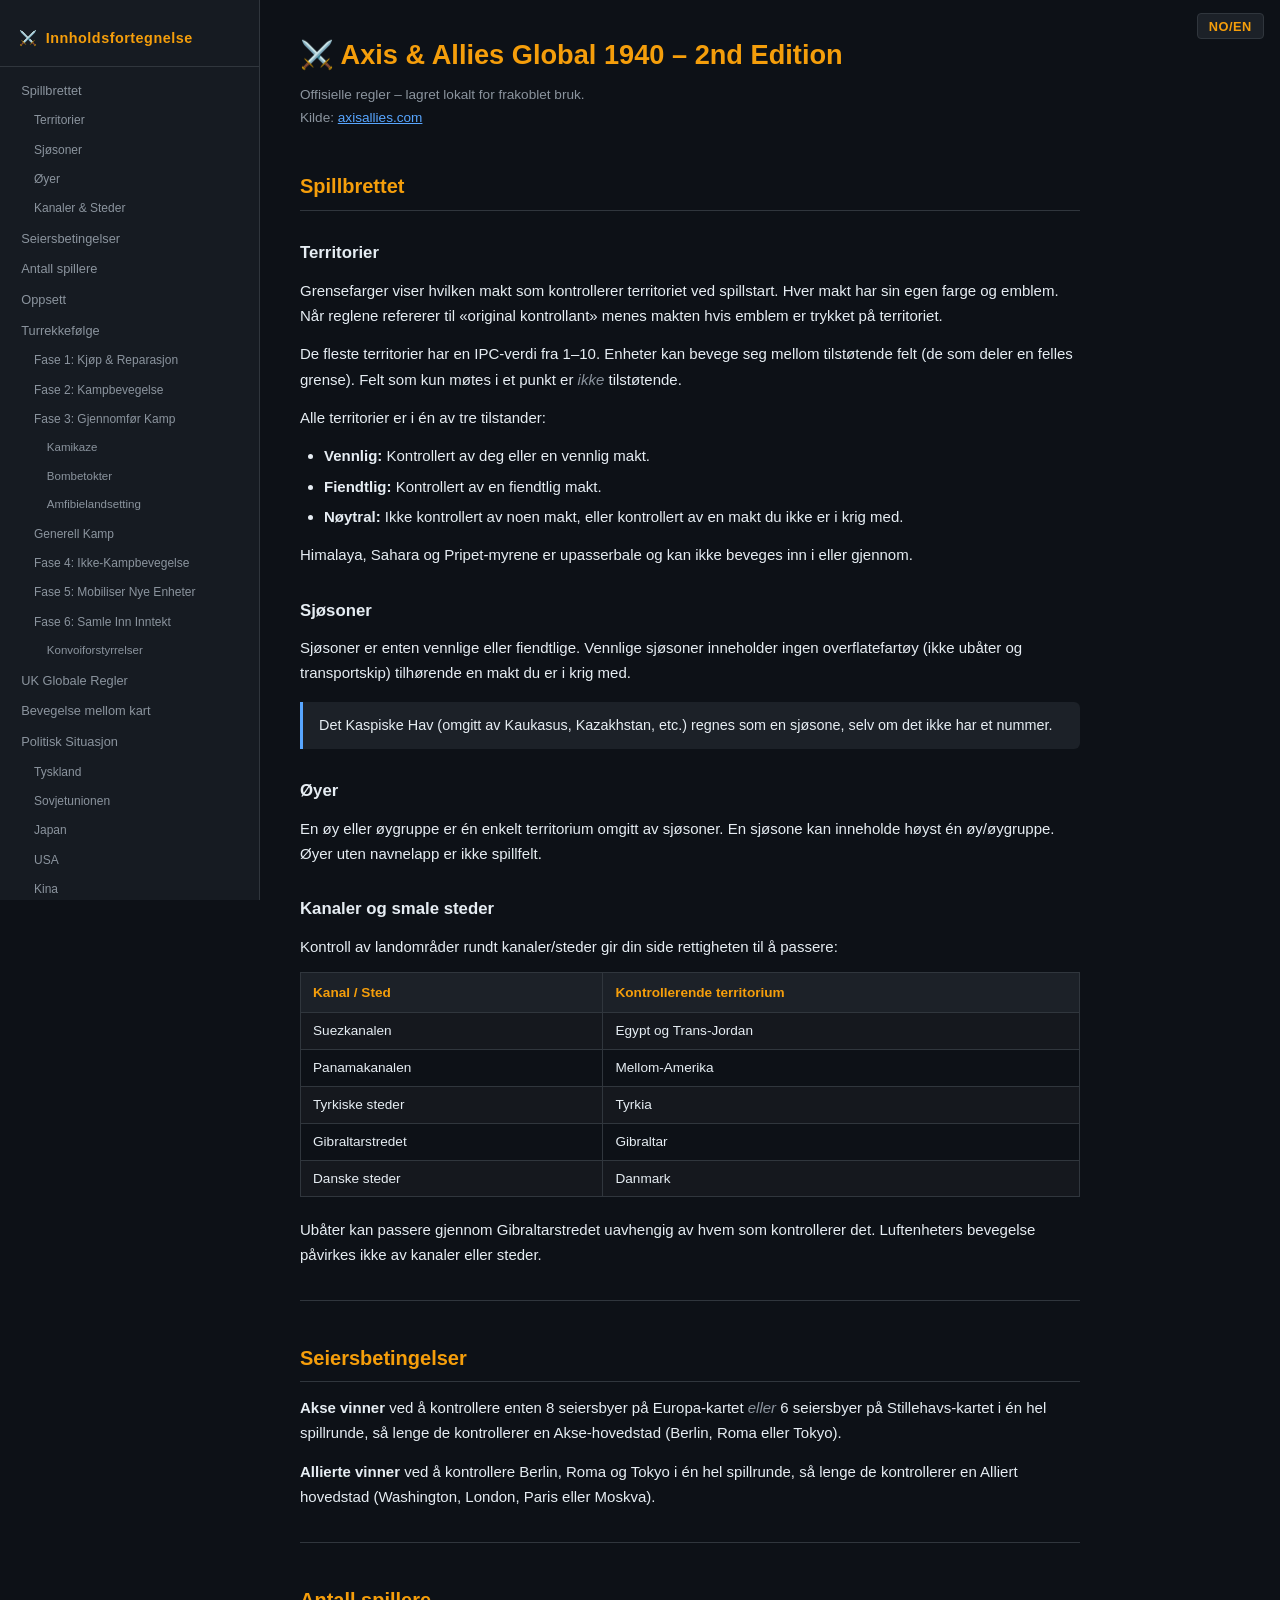
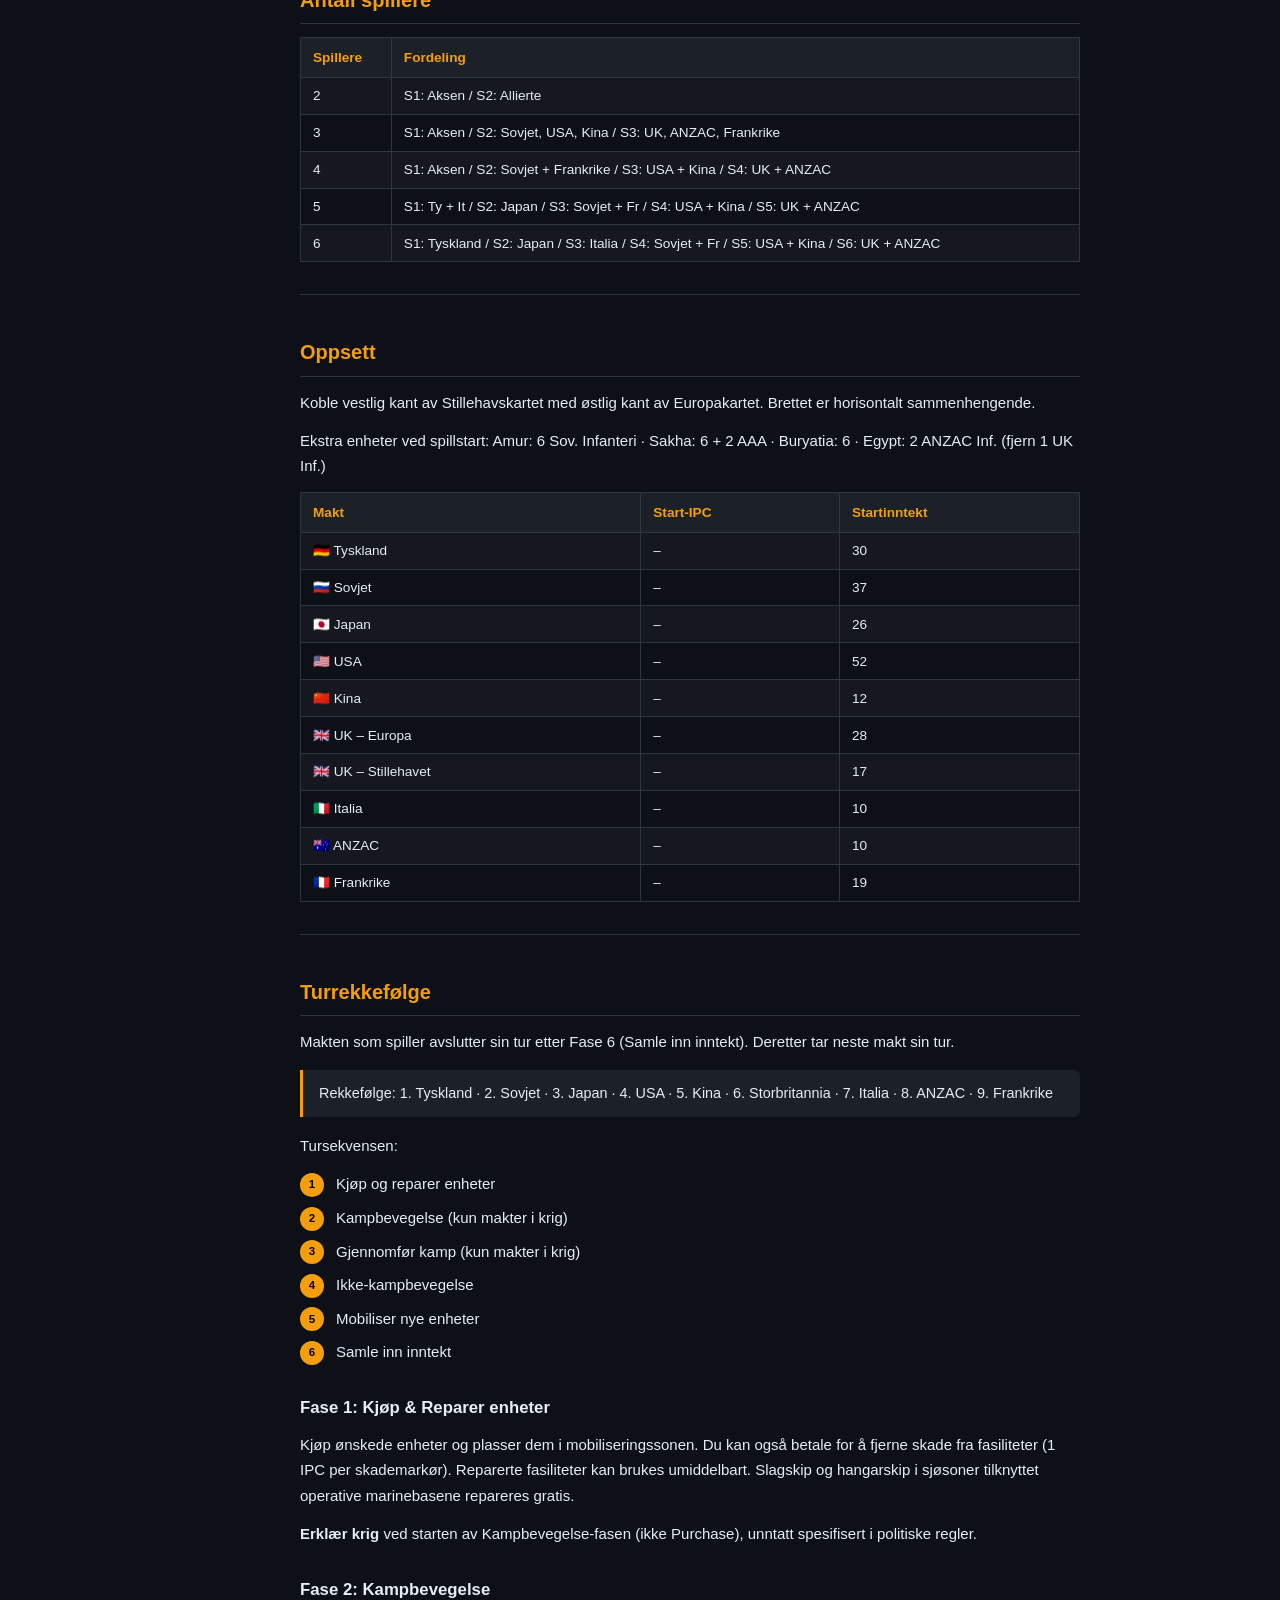
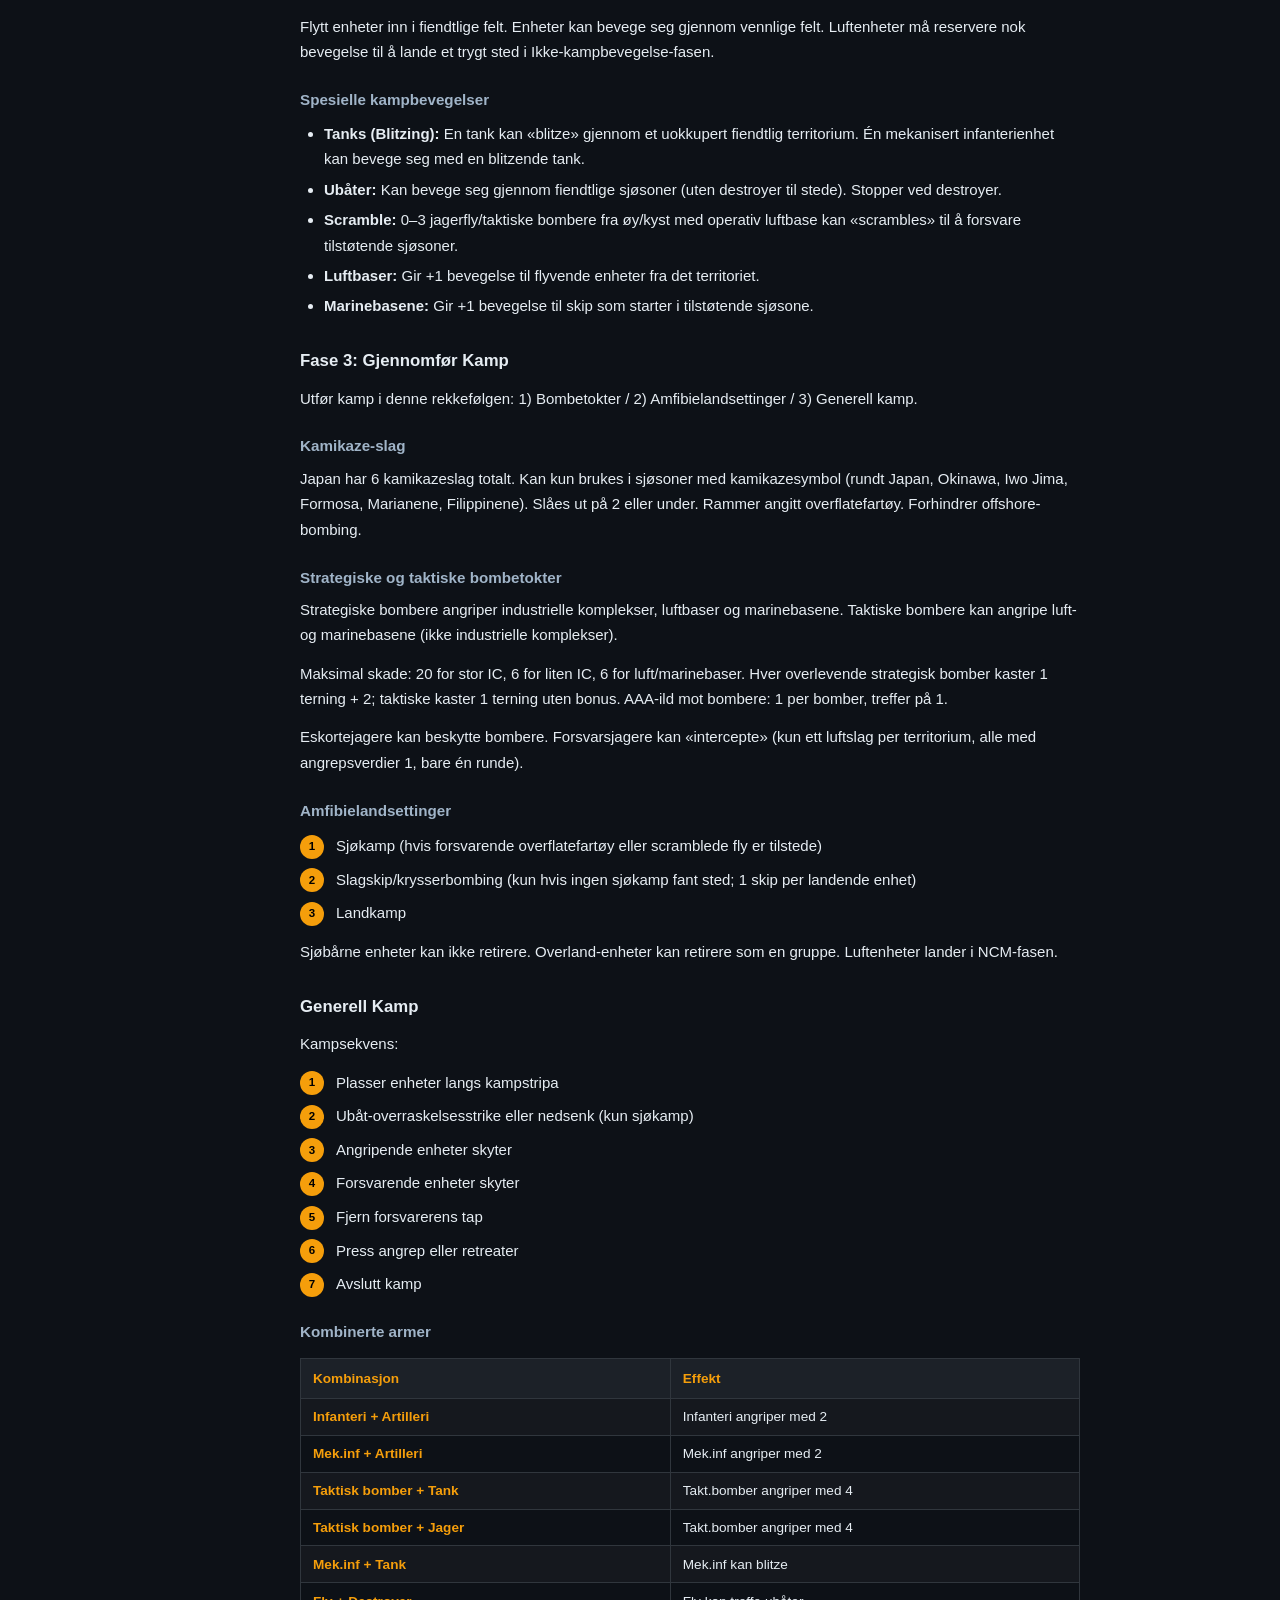
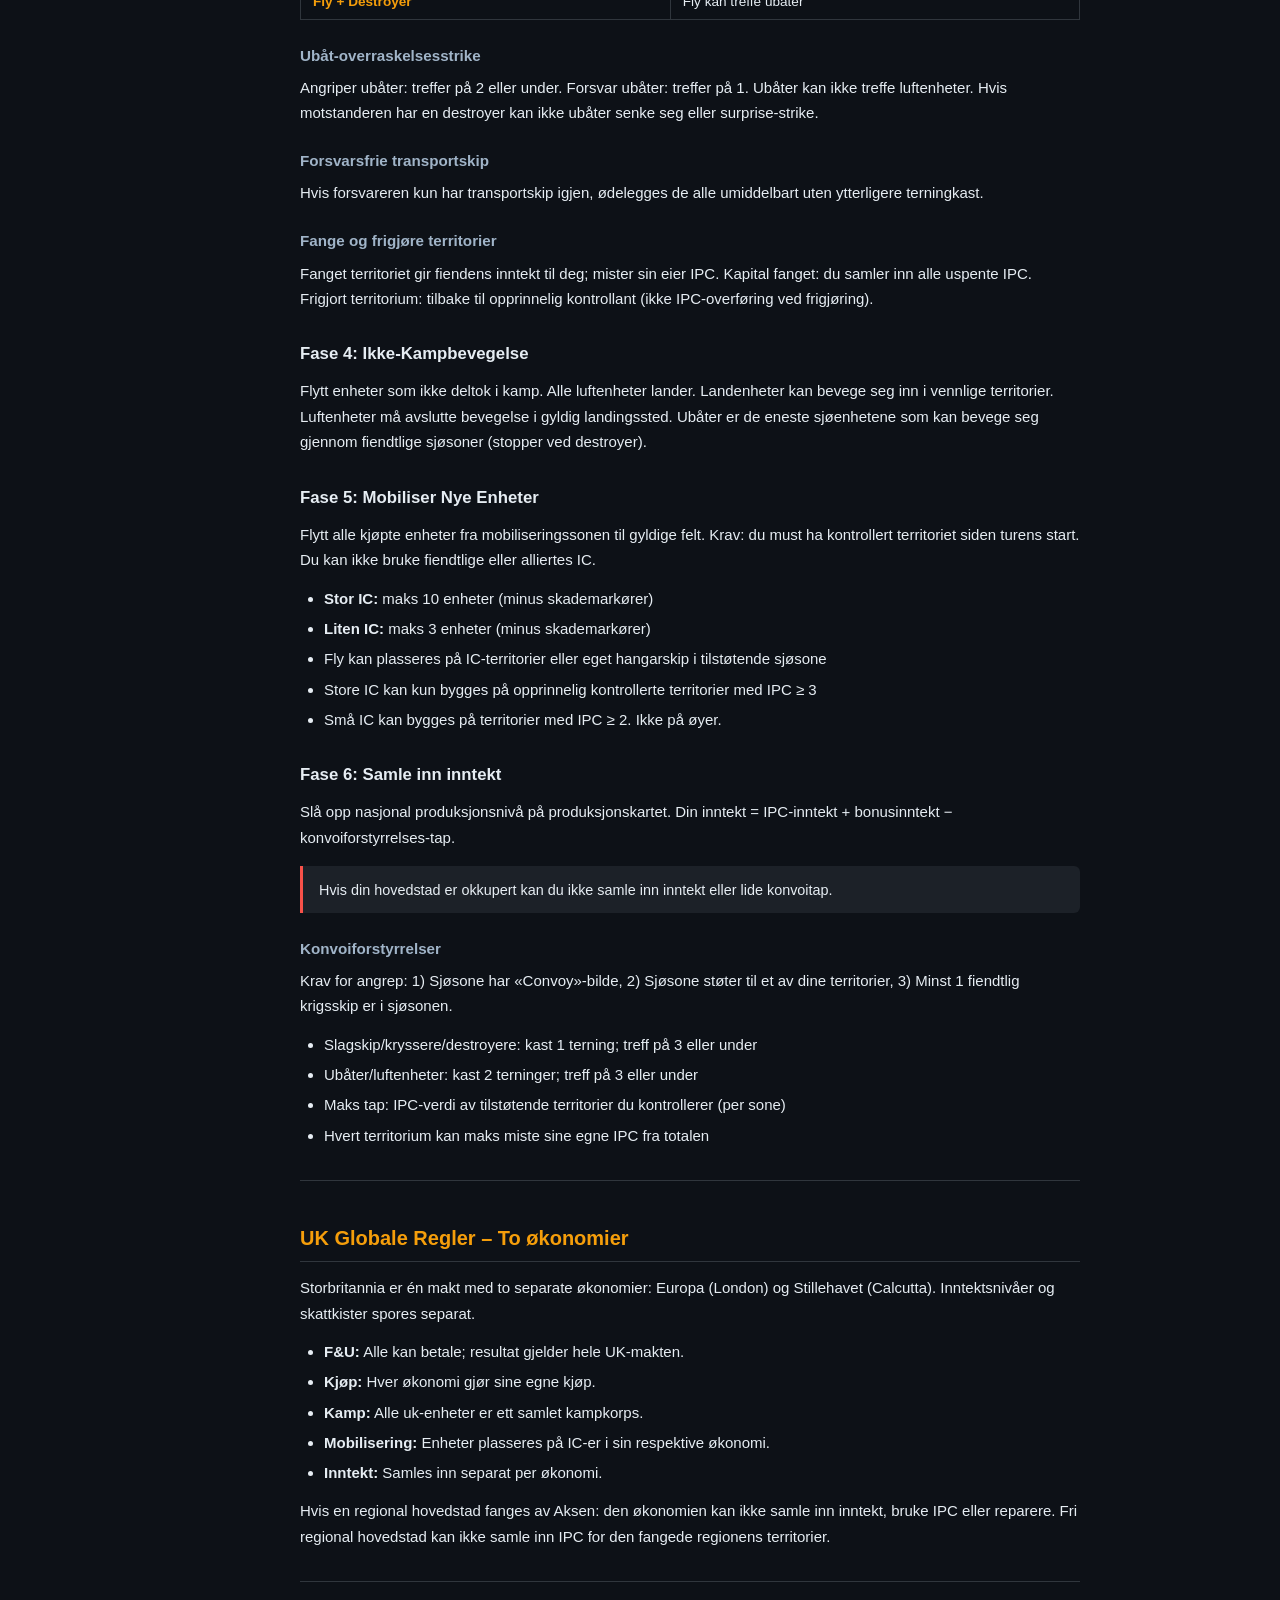
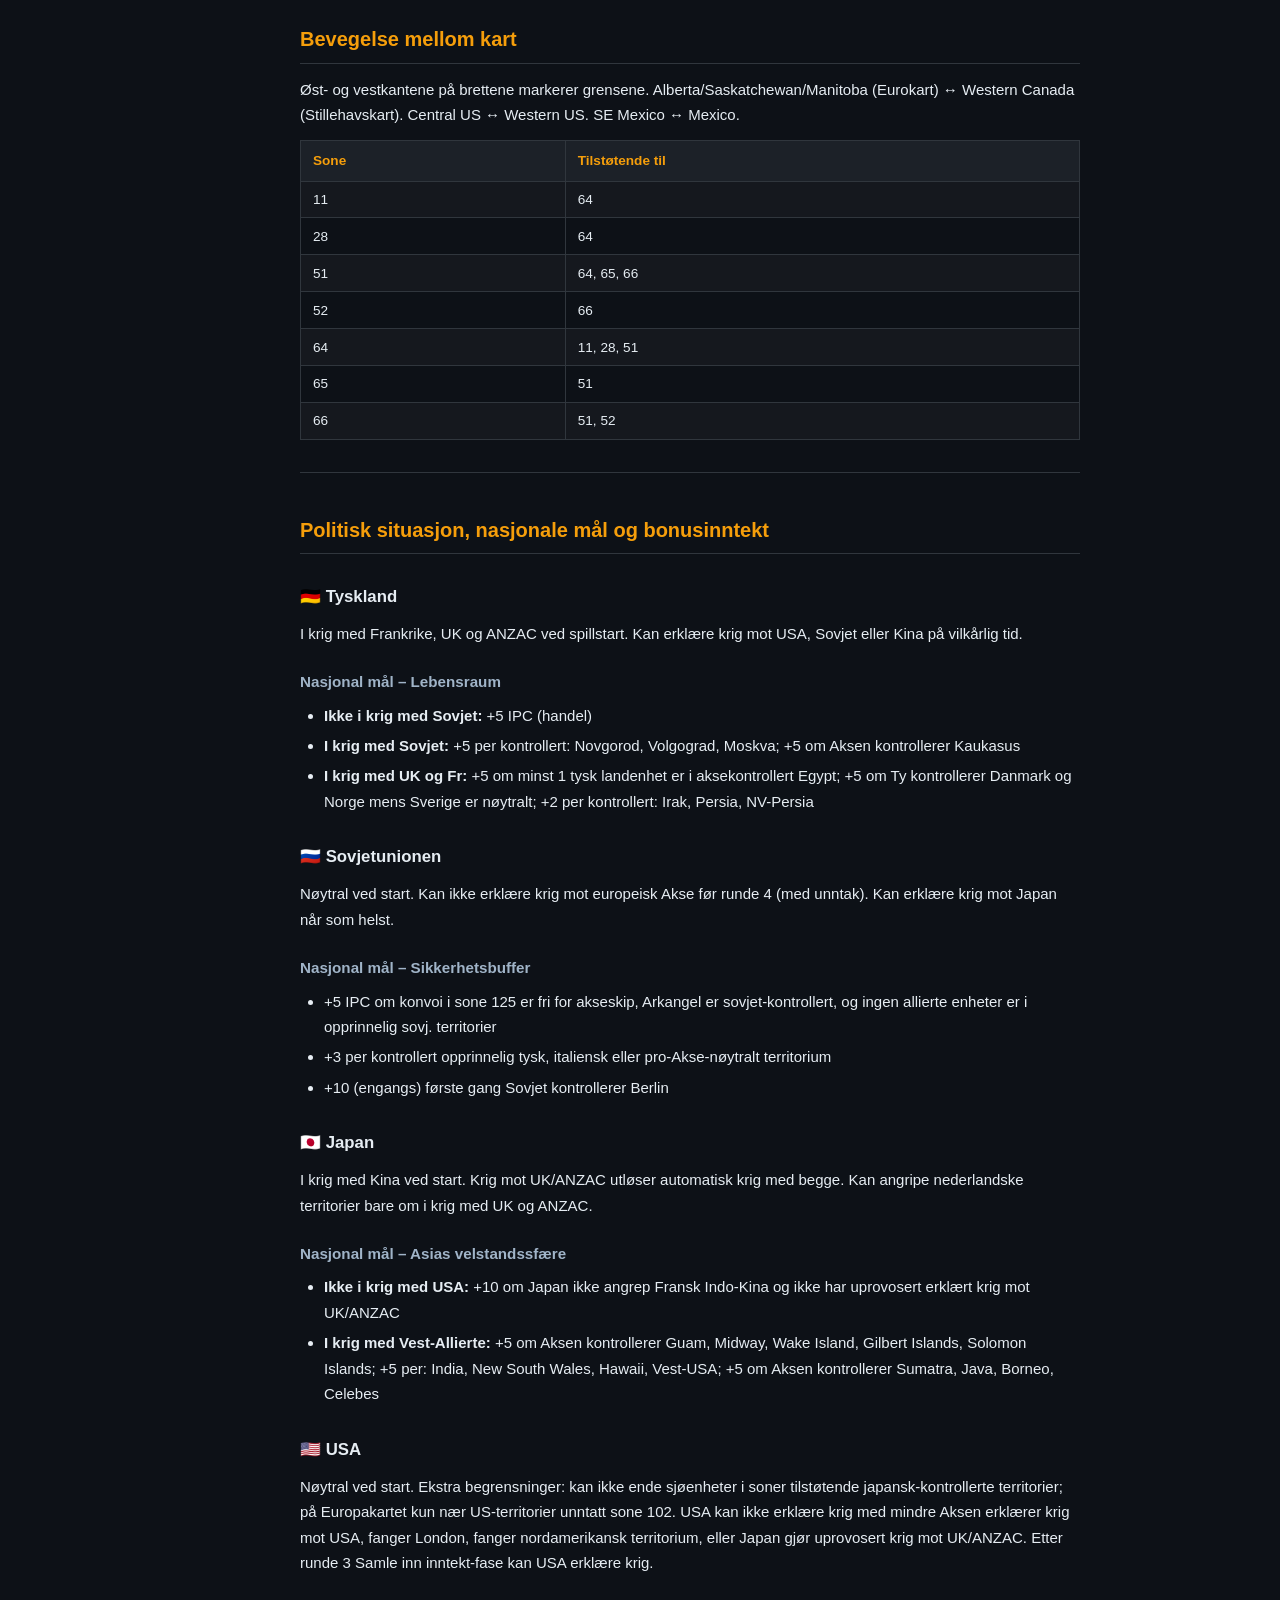
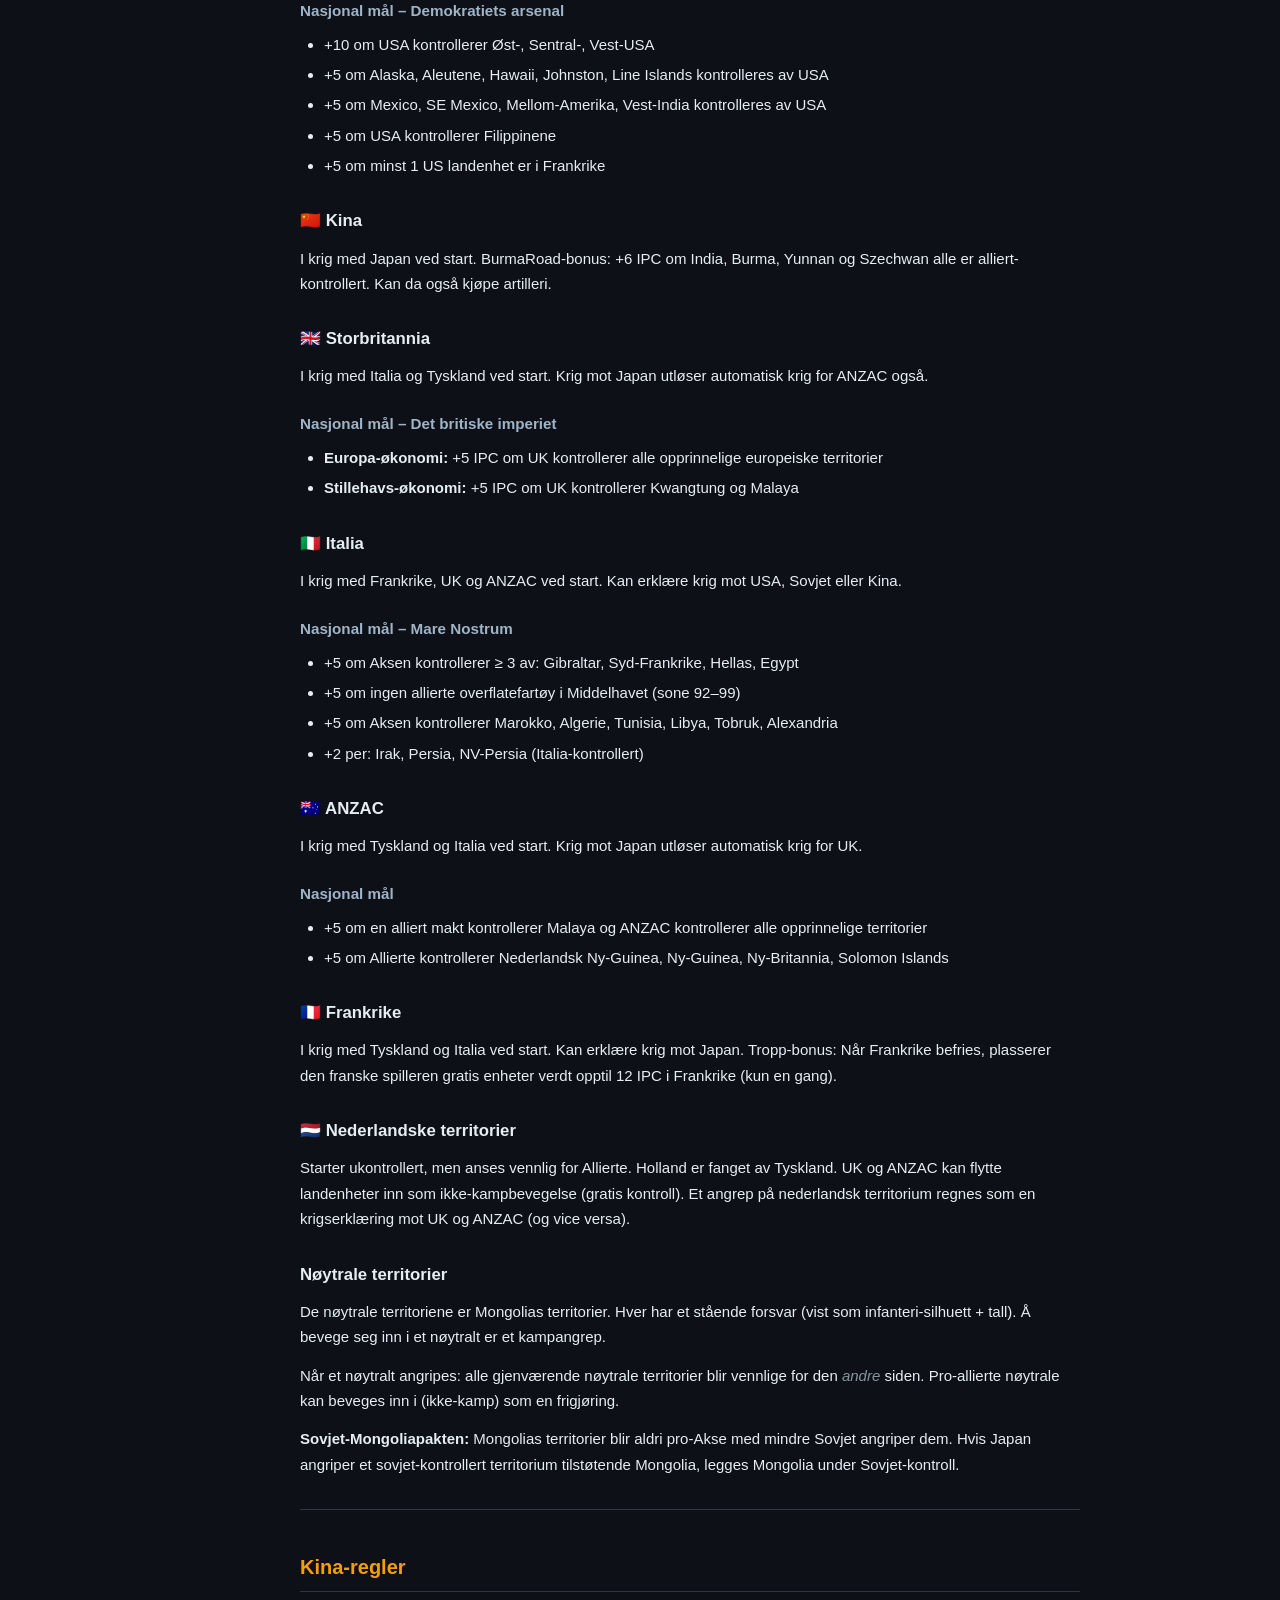
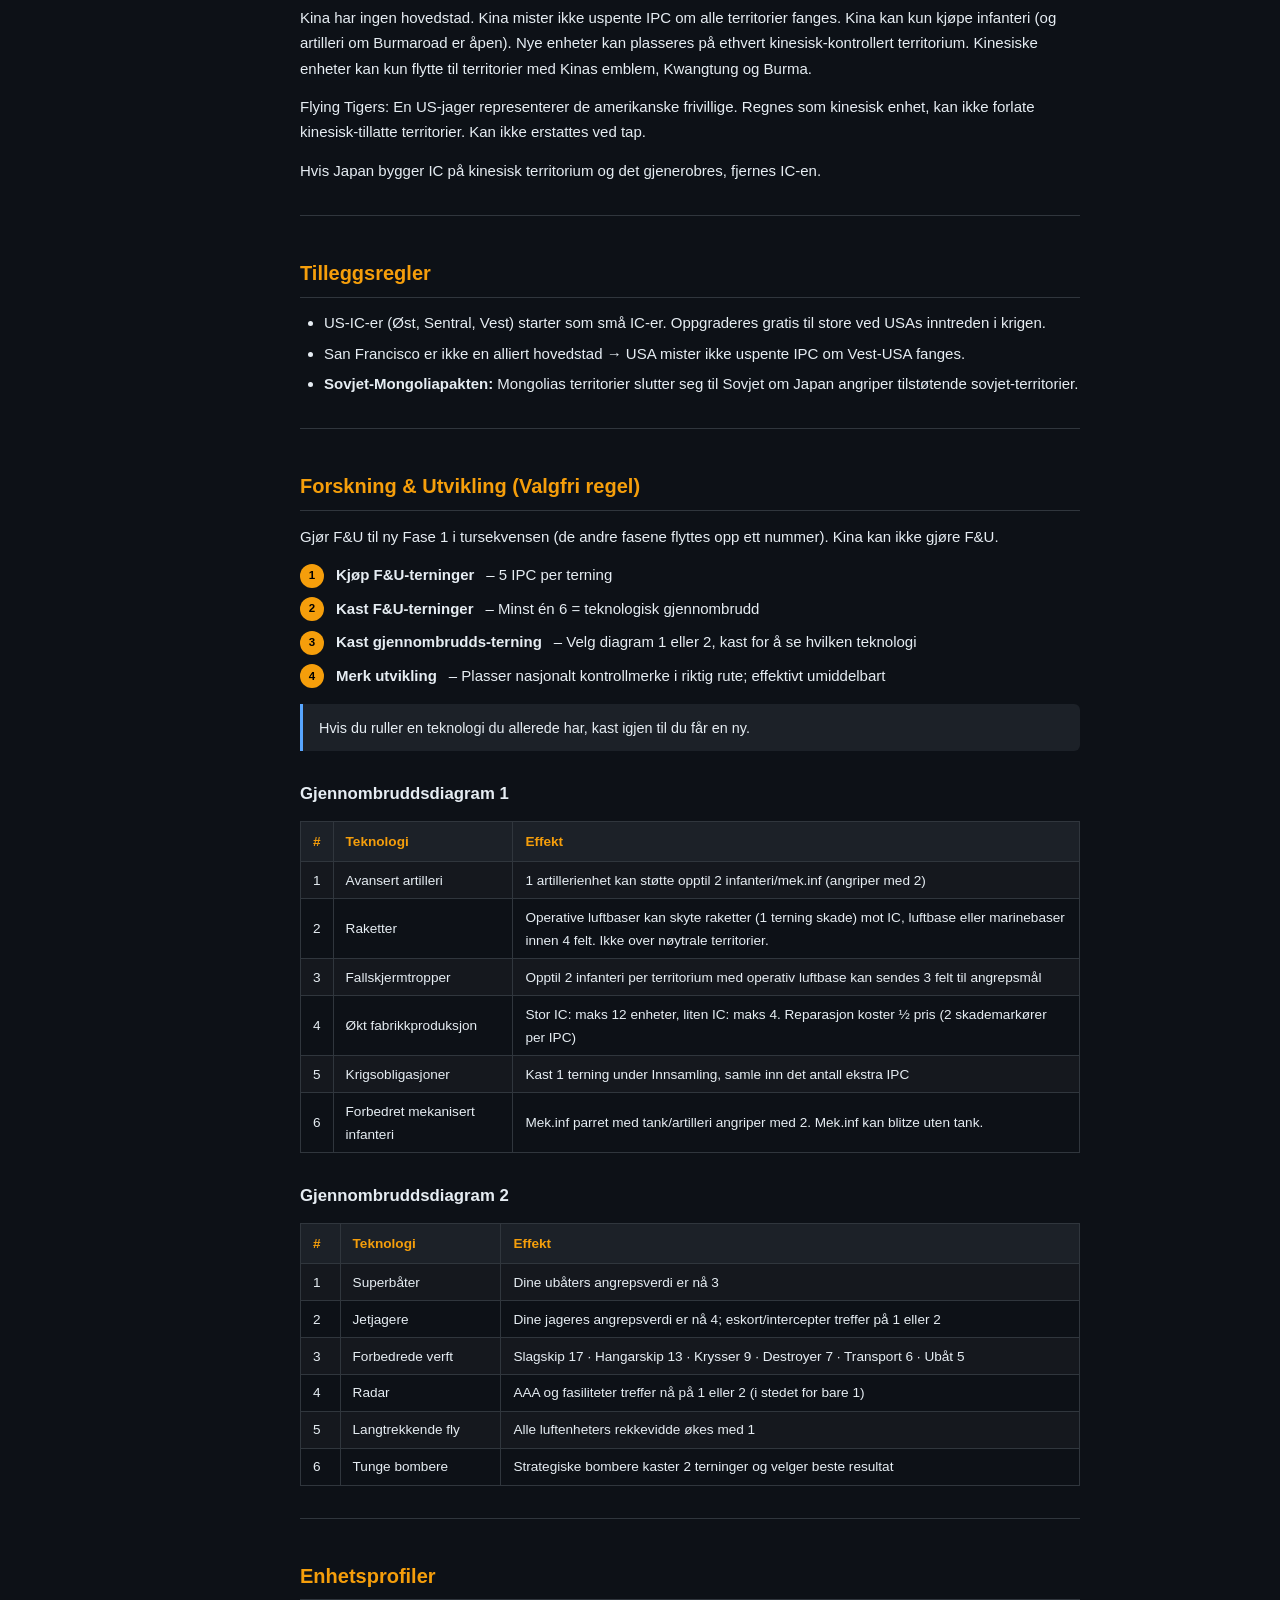
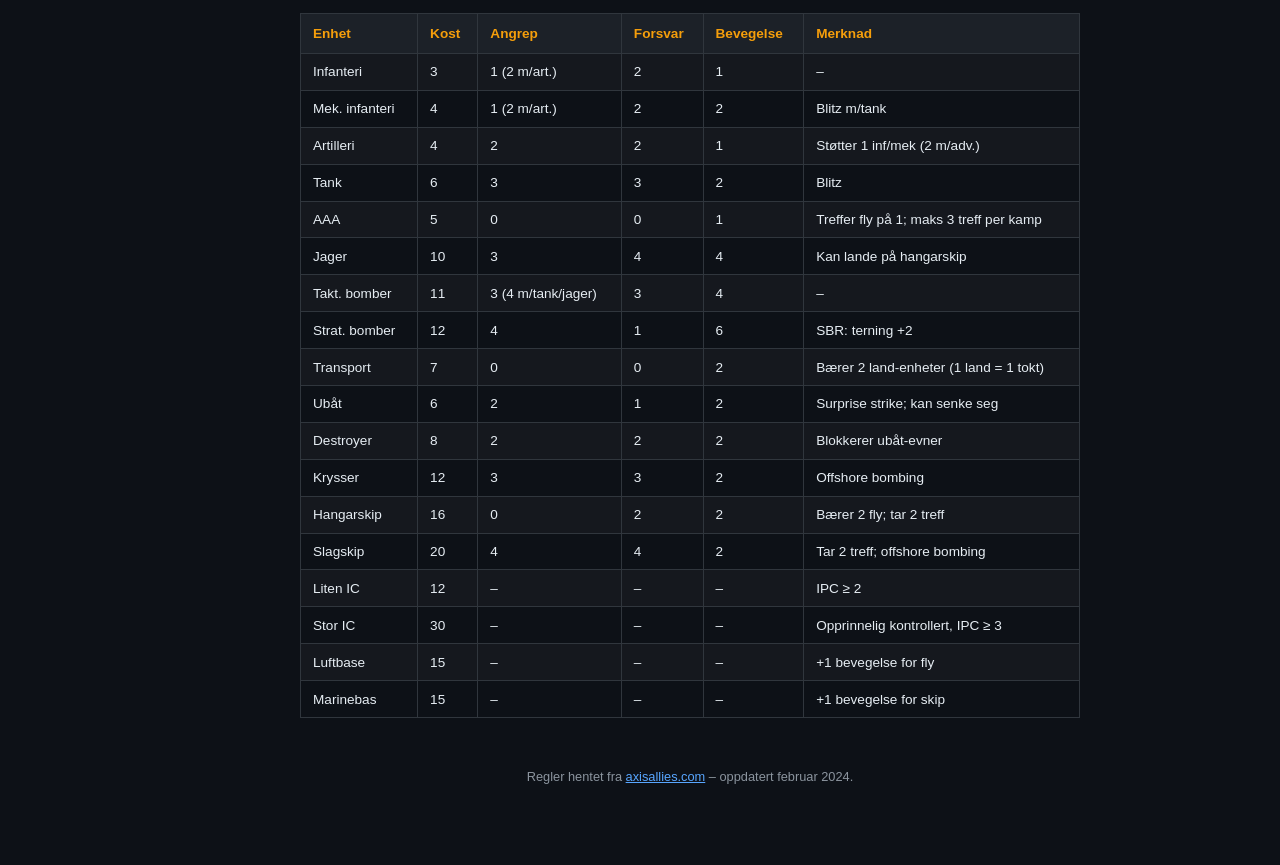
==== commit 3a3a43a6: "Refactor code structure for improved readability and maintainability" ====
--- a/data/rules.html
+++ b/data/rules.html
@@ -30,6 +30,40 @@
       font-size: 15px;
       line-height: 1.7;
     }
+
+    /* ── i18n ── */
+    .lang-en { display: none; }
+    body.lang-en .lang-no { display: none; }
+    body.lang-en .lang-en { display: block; }
+    span.lang-en { display: none; }
+    body.lang-en span.lang-no { display: none; }
+    body.lang-en span.lang-en { display: inline; }
+    /* tables need special treatment */
+    table.lang-en { display: none; }
+    body.lang-en table.lang-no { display: none; }
+    body.lang-en table.lang-en { display: table; }
+    /* lists */
+    ul.lang-en, ol.lang-en { display: none; }
+    body.lang-en ul.lang-no, body.lang-en ol.lang-no { display: none; }
+    body.lang-en ul.lang-en, body.lang-en ol.lang-en { display: block; }
+
+    /* ── Language toggle button ── */
+    .lang-toggle-btn {
+      position: fixed;
+      top: .8rem;
+      right: 1rem;
+      z-index: 100;
+      background: var(--bg3);
+      border: 1px solid var(--border);
+      color: var(--amber);
+      font-weight: 700;
+      font-size: .8rem;
+      padding: .3rem .7rem;
+      border-radius: 4px;
+      cursor: pointer;
+      letter-spacing: .5px;
+    }
+    .lang-toggle-btn:hover { background: var(--amber-dim); }
 
     /* ── Layout ── */
     .page {
@@ -201,85 +235,119 @@
   </style>
 </head>
 <body>
+
+<button class="lang-toggle-btn" id="rulesLangBtn" onclick="toggleRulesLang()">NO/EN</button>
+
 <div class="page">
 
   <!-- ════ SIDEBAR TOC ════ -->
   <nav class="toc">
-    <div class="toc-header">⚔️ Innholdsfortegnelse</div>
-    <a href="#board">Spillbrettet</a>
-    <a href="#territories" class="l2">Territorier</a>
-    <a href="#sea-zones" class="l2">Sjøsoner</a>
-    <a href="#islands" class="l2">Øyer</a>
-    <a href="#canals" class="l2">Kanaler &amp; Steder</a>
-    <a href="#winning">Seiersbetingelser</a>
-    <a href="#players">Antall spillere</a>
-    <a href="#setup">Oppsett</a>
-    <a href="#order">Turrekkefølge</a>
-    <a href="#phase1" class="l2">Fase 1: Kjøp &amp; Reparasjon</a>
-    <a href="#phase2" class="l2">Fase 2: Kampbevegelse</a>
-    <a href="#phase3" class="l2">Fase 3: Gjennomfør Kamp</a>
-    <a href="#kamikaze" class="l3">Kamikaze</a>
-    <a href="#bombing" class="l3">Bombetokter</a>
-    <a href="#amphibious" class="l3">Amfibielandsetting</a>
-    <a href="#general-combat" class="l2">Generell Kamp</a>
-    <a href="#phase4" class="l2">Fase 4: Ikke-Kampbevegelse</a>
-    <a href="#phase5" class="l2">Fase 5: Mobiliser Nye Enheter</a>
-    <a href="#phase6" class="l2">Fase 6: Samle Inn Inntekt</a>
-    <a href="#convoy" class="l3">Konvoiforstyrrelser</a>
-    <a href="#uk-global">UK Globale Regler</a>
-    <a href="#map-movement">Bevegelse mellom kart</a>
-    <a href="#politics">Politisk Situasjon</a>
-    <a href="#germany" class="l2">Tyskland</a>
-    <a href="#soviet" class="l2">Sovjetunionen</a>
-    <a href="#japan" class="l2">Japan</a>
+    <div class="toc-header">⚔️ <span class="lang-no">Innholdsfortegnelse</span><span class="lang-en">Table of Contents</span></div>
+    <a href="#board"><span class="lang-no">Spillbrettet</span><span class="lang-en">The Game Board</span></a>
+    <a href="#territories" class="l2"><span class="lang-no">Territorier</span><span class="lang-en">Territories</span></a>
+    <a href="#sea-zones" class="l2"><span class="lang-no">Sjøsoner</span><span class="lang-en">Sea Zones</span></a>
+    <a href="#islands" class="l2"><span class="lang-no">Øyer</span><span class="lang-en">Islands</span></a>
+    <a href="#canals" class="l2"><span class="lang-no">Kanaler &amp; Steder</span><span class="lang-en">Canals &amp; Straits</span></a>
+    <a href="#winning"><span class="lang-no">Seiersbetingelser</span><span class="lang-en">Victory Conditions</span></a>
+    <a href="#players"><span class="lang-no">Antall spillere</span><span class="lang-en">Number of Players</span></a>
+    <a href="#setup"><span class="lang-no">Oppsett</span><span class="lang-en">Setup</span></a>
+    <a href="#order"><span class="lang-no">Turrekkefølge</span><span class="lang-en">Order of Play</span></a>
+    <a href="#phase1" class="l2"><span class="lang-no">Fase 1: Kjøp &amp; Reparasjon</span><span class="lang-en">Phase 1: Purchase &amp; Repair</span></a>
+    <a href="#phase2" class="l2"><span class="lang-no">Fase 2: Kampbevegelse</span><span class="lang-en">Phase 2: Combat Move</span></a>
+    <a href="#phase3" class="l2"><span class="lang-no">Fase 3: Gjennomfør Kamp</span><span class="lang-en">Phase 3: Conduct Combat</span></a>
+    <a href="#kamikaze" class="l3"><span class="lang-no">Kamikaze</span><span class="lang-en">Kamikaze</span></a>
+    <a href="#bombing" class="l3"><span class="lang-no">Bombetokter</span><span class="lang-en">Bombing Raids</span></a>
+    <a href="#amphibious" class="l3"><span class="lang-no">Amfibielandsetting</span><span class="lang-en">Amphibious Assault</span></a>
+    <a href="#general-combat" class="l2"><span class="lang-no">Generell Kamp</span><span class="lang-en">General Combat</span></a>
+    <a href="#phase4" class="l2"><span class="lang-no">Fase 4: Ikke-Kampbevegelse</span><span class="lang-en">Phase 4: Non-Combat Move</span></a>
+    <a href="#phase5" class="l2"><span class="lang-no">Fase 5: Mobiliser Nye Enheter</span><span class="lang-en">Phase 5: Mobilize New Units</span></a>
+    <a href="#phase6" class="l2"><span class="lang-no">Fase 6: Samle Inn Inntekt</span><span class="lang-en">Phase 6: Collect Income</span></a>
+    <a href="#convoy" class="l3"><span class="lang-no">Konvoiforstyrrelser</span><span class="lang-en">Convoy Disruption</span></a>
+    <a href="#uk-global"><span class="lang-no">UK Globale Regler</span><span class="lang-en">UK Global Rules</span></a>
+    <a href="#map-movement"><span class="lang-no">Bevegelse mellom kart</span><span class="lang-en">Cross-Map Movement</span></a>
+    <a href="#politics"><span class="lang-no">Politisk Situasjon</span><span class="lang-en">Political Situation</span></a>
+    <a href="#germany" class="l2"><span class="lang-no">Tyskland</span><span class="lang-en">Germany</span></a>
+    <a href="#soviet" class="l2"><span class="lang-no">Sovjetunionen</span><span class="lang-en">Soviet Union</span></a>
+    <a href="#japan" class="l2"><span class="lang-no">Japan</span><span class="lang-en">Japan</span></a>
     <a href="#usa" class="l2">USA</a>
-    <a href="#china-pol" class="l2">Kina</a>
-    <a href="#uk-pol" class="l2">Storbritannia</a>
-    <a href="#italy" class="l2">Italia</a>
+    <a href="#china-pol" class="l2"><span class="lang-no">Kina</span><span class="lang-en">China</span></a>
+    <a href="#uk-pol" class="l2"><span class="lang-no">Storbritannia</span><span class="lang-en">United Kingdom</span></a>
+    <a href="#italy" class="l2"><span class="lang-no">Italia</span><span class="lang-en">Italy</span></a>
     <a href="#anzac-pol" class="l2">ANZAC</a>
-    <a href="#france-pol" class="l2">Frankrike</a>
-    <a href="#dutch" class="l2">Nederlandske territorier</a>
-    <a href="#neutrals" class="l2">Nøytrale territorier</a>
-    <a href="#china-rules">Kina-regler</a>
-    <a href="#additional">Tilleggsregler</a>
-    <a href="#rd">Forskning &amp; Utvikling (Valgfri)</a>
-    <a href="#breakthrough1" class="l2">Gjennombruddsdiagram 1</a>
-    <a href="#breakthrough2" class="l2">Gjennombruddsdiagram 2</a>
-    <a href="#units">Enhetsprofiler</a>
+    <a href="#france-pol" class="l2"><span class="lang-no">Frankrike</span><span class="lang-en">France</span></a>
+    <a href="#dutch" class="l2"><span class="lang-no">Nederlandske territorier</span><span class="lang-en">Dutch Territories</span></a>
+    <a href="#neutrals" class="l2"><span class="lang-no">Nøytrale territorier</span><span class="lang-en">Neutral Territories</span></a>
+    <a href="#china-rules"><span class="lang-no">Kina-regler</span><span class="lang-en">China Rules</span></a>
+    <a href="#additional"><span class="lang-no">Tilleggsregler</span><span class="lang-en">Additional Rules</span></a>
+    <a href="#rd"><span class="lang-no">Forskning &amp; Utvikling (Valgfri)</span><span class="lang-en">Research &amp; Development (Optional)</span></a>
+    <a href="#breakthrough1" class="l2"><span class="lang-no">Gjennombruddsdiagram 1</span><span class="lang-en">Breakthrough Chart 1</span></a>
+    <a href="#breakthrough2" class="l2"><span class="lang-no">Gjennombruddsdiagram 2</span><span class="lang-en">Breakthrough Chart 2</span></a>
+    <a href="#units"><span class="lang-no">Enhetsprofiler</span><span class="lang-en">Unit Profiles</span></a>
   </nav>
 
   <!-- ════ CONTENT ════ -->
   <main class="content">
     <div class="page-title">⚔️ Axis &amp; Allies Global 1940 – 2nd Edition</div>
     <p class="page-subtitle">
-      Offisielle regler – lagret lokalt for frakoblet bruk.<br>
-      Kilde: <a href="https://axisallies.com/global-1940-second-edition-rules/" target="_blank">axisallies.com</a>
+      <span class="lang-no">Offisielle regler – lagret lokalt for frakoblet bruk.</span>
+      <span class="lang-en">Official rules – stored locally for offline use.</span>
+      <br>
+      <span class="lang-no">Kilde:</span><span class="lang-en">Source:</span>
+      <a href="https://axisallies.com/global-1940-second-edition-rules/" target="_blank">axisallies.com</a>
     </p>
 
     <!-- ── BOARD ── -->
-    <h2 id="board">Spillbrettet</h2>
-
-    <h3 id="territories">Territorier</h3>
-    <p>Grensefarger viser hvilken makt som kontrollerer territoriet ved spillstart. Hver makt har sin egen farge og emblem. Når reglene refererer til «original kontrollant» menes makten hvis emblem er trykket på territoriet.</p>
-    <p>De fleste territorier har en IPC-verdi fra 1–10. Enhet kan bevege seg mellom tilstøtende felt (de som deler en felles grense). Felt som kun møtes i et punkt er <em>ikke</em> tilstøtende.</p>
-    <p>Alle territorier er i én av tre tilstander:</p>
-    <ul>
+    <h2 id="board">
+      <span class="lang-no">Spillbrettet</span>
+      <span class="lang-en">The Game Board</span>
+    </h2>
+
+    <h3 id="territories">
+      <span class="lang-no">Territorier</span>
+      <span class="lang-en">Territories</span>
+    </h3>
+    <p class="lang-no">Grensefarger viser hvilken makt som kontrollerer territoriet ved spillstart. Hver makt har sin egen farge og emblem. Når reglene refererer til «original kontrollant» menes makten hvis emblem er trykket på territoriet.</p>
+    <p class="lang-en">Border colors show which power controls the territory at the start of play. Each power has its own color and symbol. When the rules refer to "original controller," this means the power whose symbol is printed on the territory.</p>
+    <p class="lang-no">De fleste territorier har en IPC-verdi fra 1–10. Enheter kan bevege seg mellom tilstøtende felt (de som deler en felles grense). Felt som kun møtes i et punkt er <em>ikke</em> tilstøtende.</p>
+    <p class="lang-en">Most territories have an IPC value of 1–10. Units may move between adjacent territories (those sharing a common border). Territories that meet only at a single point are <em>not</em> adjacent.</p>
+    <p class="lang-no">Alle territorier er i én av tre tilstander:</p>
+    <p class="lang-en">All territories are in one of three states:</p>
+    <ul class="lang-no">
       <li><strong>Vennlig:</strong> Kontrollert av deg eller en vennlig makt.</li>
       <li><strong>Fiendtlig:</strong> Kontrollert av en fiendtlig makt.</li>
       <li><strong>Nøytral:</strong> Ikke kontrollert av noen makt, eller kontrollert av en makt du ikke er i krig med.</li>
     </ul>
-    <p>Himalaya, Sahara og Pripet-myrene er upasserbale og kan ikke beveges inn i eller gjennom.</p>
-
-    <h3 id="sea-zones">Sjøsoner</h3>
-    <p>Sjøsoner er enten vennlige eller fiendtlige. Vennlige sjøsoner inneholder ingen overflatefartøy (ikke ubåter og transportskip) tilhørende en makt du er i krig med.</p>
-    <p class="callout callout-note">Det Kaspiske Hav (omgitt av Kaukasus, Kazakhstan, etc.) regnes som en sjøsone, selv om det ikke har et nummer.</p>
-
-    <h3 id="islands">Øyer</h3>
-    <p>En øy eller øygruppe er én enkelt territorium omgitt av sjøsoner. En sjøsone kan inneholde høyst én øy/øygruppe. Øyer uten navnelapp er ikke spillfelt.</p>
-
-    <h3 id="canals">Kanaler og smale steder</h3>
-    <p>Kontroll av landområder rundt kanaler/steder gir din side rettigheten til å passere:</p>
-    <table>
+    <ul class="lang-en">
+      <li><strong>Friendly:</strong> Controlled by you or a friendly power.</li>
+      <li><strong>Hostile:</strong> Controlled by an enemy power.</li>
+      <li><strong>Neutral:</strong> Not controlled by any power, or controlled by a power you are not at war with.</li>
+    </ul>
+    <p class="lang-no">Himalaya, Sahara og Pripet-myrene er upasserbale og kan ikke beveges inn i eller gjennom.</p>
+    <p class="lang-en">The Himalayas, Sahara, and Pripyat Marshes are impassable and cannot be moved into or through.</p>
+
+    <h3 id="sea-zones">
+      <span class="lang-no">Sjøsoner</span>
+      <span class="lang-en">Sea Zones</span>
+    </h3>
+    <p class="lang-no">Sjøsoner er enten vennlige eller fiendtlige. Vennlige sjøsoner inneholder ingen overflatefartøy (ikke ubåter og transportskip) tilhørende en makt du er i krig med.</p>
+    <p class="lang-en">Sea zones are either friendly or hostile. A friendly sea zone contains no surface warships (excluding submarines and transports) belonging to a power you are at war with.</p>
+    <p class="callout callout-note lang-no">Det Kaspiske Hav (omgitt av Kaukasus, Kazakhstan, etc.) regnes som en sjøsone, selv om det ikke har et nummer.</p>
+    <p class="callout callout-note lang-en">The Caspian Sea (surrounded by Caucasus, Kazakhstan, etc.) counts as a sea zone, even though it has no number.</p>
+
+    <h3 id="islands">
+      <span class="lang-no">Øyer</span>
+      <span class="lang-en">Islands</span>
+    </h3>
+    <p class="lang-no">En øy eller øygruppe er én enkelt territorium omgitt av sjøsoner. En sjøsone kan inneholde høyst én øy/øygruppe. Øyer uten navnelapp er ikke spillfelt.</p>
+    <p class="lang-en">An island or island group is a single territory surrounded by sea zones. A sea zone may contain at most one island or island group. Islands with no name tag are not playable territories.</p>
+
+    <h3 id="canals">
+      <span class="lang-no">Kanaler og smale steder</span>
+      <span class="lang-en">Canals and Straits</span>
+    </h3>
+    <p class="lang-no">Kontroll av landområder rundt kanaler/steder gir din side rettigheten til å passere:</p>
+    <p class="lang-en">Control of the land areas around canals/straits grants your side the right of passage:</p>
+    <table class="lang-no">
       <tr><th>Kanal / Sted</th><th>Kontrollerende territorium</th></tr>
       <tr><td>Suezkanalen</td><td>Egypt og Trans-Jordan</td></tr>
       <tr><td>Panamakanalen</td><td>Mellom-Amerika</td></tr>
@@ -287,20 +355,37 @@
       <tr><td>Gibraltarstredet</td><td>Gibraltar</td></tr>
       <tr><td>Danske steder</td><td>Danmark</td></tr>
     </table>
-    <p>Ubåter kan passere gjennom Gibraltarstredet uavhengig av hvem som kontrollerer det. Luftenheters bevegelse påvirkes ikke av kanaler eller steder.</p>
+    <table class="lang-en">
+      <tr><th>Canal / Strait</th><th>Controlling Territory</th></tr>
+      <tr><td>Suez Canal</td><td>Egypt and Trans-Jordan</td></tr>
+      <tr><td>Panama Canal</td><td>Central America</td></tr>
+      <tr><td>Turkish Straits</td><td>Turkey</td></tr>
+      <tr><td>Strait of Gibraltar</td><td>Gibraltar</td></tr>
+      <tr><td>Danish Straits</td><td>Denmark</td></tr>
+    </table>
+    <p class="lang-no">Ubåter kan passere gjennom Gibraltarstredet uavhengig av hvem som kontrollerer det. Luftenheters bevegelse påvirkes ikke av kanaler eller steder.</p>
+    <p class="lang-en">Submarines may pass through the Strait of Gibraltar regardless of who controls it. Air unit movement is not affected by canals or straits.</p>
 
     <hr class="divider">
 
     <!-- ── WINNING ── -->
-    <h2 id="winning">Seiersbetingelser</h2>
-    <p><strong>Akse vinner</strong> ved å kontrollere enten 8 seiersbyer på Europa-kartet <em>eller</em> 6 seiersbyer på Stillehavs-kartet i én hel spillrunde, så lenge de kontrollerer en Akse-hovedstad (Berlin, Roma eller Tokyo).</p>
-    <p><strong>Allierte vinner</strong> ved å kontrollere Berlin, Roma og Tokyo i én hel spillrunde, så lenge de kontrollerer en Alliert hovedstad (Washington, London, Paris eller Moskva).</p>
+    <h2 id="winning">
+      <span class="lang-no">Seiersbetingelser</span>
+      <span class="lang-en">Victory Conditions</span>
+    </h2>
+    <p class="lang-no"><strong>Akse vinner</strong> ved å kontrollere enten 8 seiersbyer på Europa-kartet <em>eller</em> 6 seiersbyer på Stillehavs-kartet i én hel spillrunde, så lenge de kontrollerer en Akse-hovedstad (Berlin, Roma eller Tokyo).</p>
+    <p class="lang-en"><strong>Axis wins</strong> by controlling either 8 victory cities on the Europe map <em>or</em> 6 victory cities on the Pacific map at the end of a complete game round, provided they control an Axis capital (Berlin, Rome, or Tokyo).</p>
+    <p class="lang-no"><strong>Allierte vinner</strong> ved å kontrollere Berlin, Roma og Tokyo i én hel spillrunde, så lenge de kontrollerer en Alliert hovedstad (Washington, London, Paris eller Moskva).</p>
+    <p class="lang-en"><strong>Allies win</strong> by controlling Berlin, Rome, and Tokyo at the end of a complete game round, provided they control an Allied capital (Washington, London, Paris, or Moscow).</p>
 
     <hr class="divider">
 
     <!-- ── PLAYERS ── -->
-    <h2 id="players">Antall spillere</h2>
-    <table>
+    <h2 id="players">
+      <span class="lang-no">Antall spillere</span>
+      <span class="lang-en">Number of Players</span>
+    </h2>
+    <table class="lang-no">
       <tr><th>Spillere</th><th>Fordeling</th></tr>
       <tr><td>2</td><td>S1: Aksen / S2: Allierte</td></tr>
       <tr><td>3</td><td>S1: Aksen / S2: Sovjet, USA, Kina / S3: UK, ANZAC, Frankrike</td></tr>
@@ -308,14 +393,27 @@
       <tr><td>5</td><td>S1: Ty + It / S2: Japan / S3: Sovjet + Fr / S4: USA + Kina / S5: UK + ANZAC</td></tr>
       <tr><td>6</td><td>S1: Tyskland / S2: Japan / S3: Italia / S4: Sovjet + Fr / S5: USA + Kina / S6: UK + ANZAC</td></tr>
     </table>
+    <table class="lang-en">
+      <tr><th>Players</th><th>Division</th></tr>
+      <tr><td>2</td><td>P1: Axis / P2: Allies</td></tr>
+      <tr><td>3</td><td>P1: Axis / P2: Soviet, USA, China / P3: UK, ANZAC, France</td></tr>
+      <tr><td>4</td><td>P1: Axis / P2: Soviet + France / P3: USA + China / P4: UK + ANZAC</td></tr>
+      <tr><td>5</td><td>P1: Ger + Ita / P2: Japan / P3: Soviet + Fr / P4: USA + China / P5: UK + ANZAC</td></tr>
+      <tr><td>6</td><td>P1: Germany / P2: Japan / P3: Italy / P4: Soviet + Fr / P5: USA + China / P6: UK + ANZAC</td></tr>
+    </table>
 
     <hr class="divider">
 
     <!-- ── SETUP ── -->
-    <h2 id="setup">Oppsett</h2>
-    <p>Koble vestlig kant av Stillehavskartet med østlig kant av Europakartet. Brettet er horisontalt sammenhengende.</p>
-    <p>Ekstra enheter ved spillstart: Amur: 6 Sov. Infanteri · Sakha: 6 + 2 AAA · Buryatia: 6 · Egypt: 2 ANZAC Inf. (fjern 1 UK Inf.)</p>
-    <table>
+    <h2 id="setup">
+      <span class="lang-no">Oppsett</span>
+      <span class="lang-en">Setup</span>
+    </h2>
+    <p class="lang-no">Koble vestlig kant av Stillehavskartet med østlig kant av Europakartet. Brettet er horisontalt sammenhengende.</p>
+    <p class="lang-en">Connect the western edge of the Pacific board to the eastern edge of the Europe board. The boards are horizontally continuous.</p>
+    <p class="lang-no">Ekstra enheter ved spillstart: Amur: 6 Sov. Infanteri · Sakha: 6 + 2 AAA · Buryatia: 6 · Egypt: 2 ANZAC Inf. (fjern 1 UK Inf.)</p>
+    <p class="lang-en">Extra starting units: Amur: 6 Soviet Infantry · Sakha: 6 + 2 AA Guns · Buryatia: 6 · Egypt: 2 ANZAC Inf. (remove 1 UK Inf.)</p>
+    <table class="lang-no">
       <tr><th>Makt</th><th>Start-IPC</th><th>Startinntekt</th></tr>
       <tr><td>🇩🇪 Tyskland</td><td>–</td><td>30</td></tr>
       <tr><td>🇷🇺 Sovjet</td><td>–</td><td>37</td></tr>
@@ -328,15 +426,34 @@
       <tr><td>🇦🇺 ANZAC</td><td>–</td><td>10</td></tr>
       <tr><td>🇫🇷 Frankrike</td><td>–</td><td>19</td></tr>
     </table>
+    <table class="lang-en">
+      <tr><th>Power</th><th>Starting IPC</th><th>Starting Income</th></tr>
+      <tr><td>🇩🇪 Germany</td><td>–</td><td>30</td></tr>
+      <tr><td>🇷🇺 Soviet Union</td><td>–</td><td>37</td></tr>
+      <tr><td>🇯🇵 Japan</td><td>–</td><td>26</td></tr>
+      <tr><td>🇺🇸 USA</td><td>–</td><td>52</td></tr>
+      <tr><td>🇨🇳 China</td><td>–</td><td>12</td></tr>
+      <tr><td>🇬🇧 UK – Europe</td><td>–</td><td>28</td></tr>
+      <tr><td>🇬🇧 UK – Pacific</td><td>–</td><td>17</td></tr>
+      <tr><td>🇮🇹 Italy</td><td>–</td><td>10</td></tr>
+      <tr><td>🇦🇺 ANZAC</td><td>–</td><td>10</td></tr>
+      <tr><td>🇫🇷 France</td><td>–</td><td>19</td></tr>
+    </table>
 
     <hr class="divider">
 
     <!-- ── ORDER OF PLAY ── -->
-    <h2 id="order">Turrekkefølge</h2>
-    <p>Makten som spiller avslutter sin tur etter Fase 6 (Samle inn inntekt). Deretter tar neste makt sin tur.</p>
-    <div class="callout">Rekkefølge: 1. Tyskland · 2. Sovjet · 3. Japan · 4. USA · 5. Kina · 6. Storbritannia · 7. Italia · 8. ANZAC · 9. Frankrike</div>
-    <p>Tursekvenssen:</p>
-    <ol class="seq">
+    <h2 id="order">
+      <span class="lang-no">Turrekkefølge</span>
+      <span class="lang-en">Order of Play</span>
+    </h2>
+    <p class="lang-no">Makten som spiller avslutter sin tur etter Fase 6 (Samle inn inntekt). Deretter tar neste makt sin tur.</p>
+    <p class="lang-en">The active power completes its turn after Phase 6 (Collect Income). Then the next power takes its turn.</p>
+    <div class="callout lang-no">Rekkefølge: 1. Tyskland · 2. Sovjet · 3. Japan · 4. USA · 5. Kina · 6. Storbritannia · 7. Italia · 8. ANZAC · 9. Frankrike</div>
+    <div class="callout lang-en">Order: 1. Germany · 2. Soviet Union · 3. Japan · 4. USA · 5. China · 6. United Kingdom · 7. Italy · 8. ANZAC · 9. France</div>
+    <p class="lang-no">Tursekvensen:</p>
+    <p class="lang-en">Turn sequence:</p>
+    <ol class="seq lang-no">
       <li>Kjøp og reparer enheter</li>
       <li>Kampbevegelse (kun makter i krig)</li>
       <li>Gjennomfør kamp (kun makter i krig)</li>
@@ -344,54 +461,120 @@
       <li>Mobiliser nye enheter</li>
       <li>Samle inn inntekt</li>
     </ol>
-
-    <h3 id="phase1">Fase 1: Kjøp &amp; Reparer enheter</h3>
-    <p>Kjøp ønskede enheter og plasser dem i mobiliseringssonen. Du kan også betale for å fjerne skade fra fasiliteter (1 IPC per skademarkør). Reparerte fasiliteter kan brukes umiddelbart. Slagskip og hangarskip i sjøsoner tilknyttet operative marinebasene repareres gratis.</p>
-    <p><strong>Erklær krig</strong> ved starten av Kampbevegelse-fasen (ikke Purchase), unntatt spesifisert i politiske regler.</p>
-
-    <h3 id="phase2">Fase 2: Kampbevegelse</h3>
-    <p>Flytt enheter inn i fiendtlige felt. Enheter kan bevege seg gjennom vennlige felt. Luftenheter må reservere nok bevegelse til å lande et trygt sted i Ikke-kampbevegelse-fasen.</p>
-    <h4>Spesielle kampbevegelser</h4>
-    <ul>
+    <ol class="seq lang-en">
+      <li>Purchase and repair units</li>
+      <li>Combat move (powers at war only)</li>
+      <li>Conduct combat (powers at war only)</li>
+      <li>Non-combat move</li>
+      <li>Mobilize new units</li>
+      <li>Collect income</li>
+    </ol>
+
+    <h3 id="phase1">
+      <span class="lang-no">Fase 1: Kjøp &amp; Reparer enheter</span>
+      <span class="lang-en">Phase 1: Purchase &amp; Repair Units</span>
+    </h3>
+    <p class="lang-no">Kjøp ønskede enheter og plasser dem i mobiliseringssonen. Du kan også betale for å fjerne skade fra fasiliteter (1 IPC per skademarkør). Reparerte fasiliteter kan brukes umiddelbart. Slagskip og hangarskip i sjøsoner tilknyttet operative marinebasene repareres gratis.</p>
+    <p class="lang-en">Purchase desired units and place them in your mobilization zone. You may also pay to remove damage markers from facilities (1 IPC per marker). Repaired facilities may be used immediately. Battleships and carriers in sea zones adjacent to operative naval bases repair for free.</p>
+    <p class="lang-no"><strong>Erklær krig</strong> ved starten av Kampbevegelse-fasen (ikke Purchase), unntatt spesifisert i politiske regler.</p>
+    <p class="lang-en"><strong>Declare war</strong> at the start of the Combat Move phase (not Purchase), unless specified otherwise in the political rules.</p>
+
+    <h3 id="phase2">
+      <span class="lang-no">Fase 2: Kampbevegelse</span>
+      <span class="lang-en">Phase 2: Combat Move</span>
+    </h3>
+    <p class="lang-no">Flytt enheter inn i fiendtlige felt. Enheter kan bevege seg gjennom vennlige felt. Luftenheter må reservere nok bevegelse til å lande et trygt sted i Ikke-kampbevegelse-fasen.</p>
+    <p class="lang-en">Move units into hostile territories. Units may move through friendly territories. Air units must retain enough movement to land in a safe location during the Non-Combat Move phase.</p>
+    <h4>
+      <span class="lang-no">Spesielle kampbevegelser</span>
+      <span class="lang-en">Special Combat Moves</span>
+    </h4>
+    <ul class="lang-no">
       <li><strong>Tanks (Blitzing):</strong> En tank kan «blitze» gjennom et uokkupert fiendtlig territorium. Én mekanisert infanterienhet kan bevege seg med en blitzende tank.</li>
       <li><strong>Ubåter:</strong> Kan bevege seg gjennom fiendtlige sjøsoner (uten destroyer til stede). Stopper ved destroyer.</li>
       <li><strong>Scramble:</strong> 0–3 jagerfly/taktiske bombere fra øy/kyst med operativ luftbase kan «scrambles» til å forsvare tilstøtende sjøsoner.</li>
       <li><strong>Luftbaser:</strong> Gir +1 bevegelse til flyvende enheter fra det territoriet.</li>
       <li><strong>Marinebasene:</strong> Gir +1 bevegelse til skip som starter i tilstøtende sjøsone.</li>
     </ul>
-
-    <h3 id="phase3">Fase 3: Gjennomfør Kamp</h3>
-    <p>Utfør kamp i denne rekkefølgen: 1) Bombetokter / 2) Amfibielandsettinger / 3) Generell kamp.</p>
-
-    <h4 id="kamikaze">Kamikaze-slag</h4>
-    <p>Japan har 6 kamikazeslag totalt. Kan kun brukes i sjøsoner med kamikazesymbol (rundt Japan, Okinawa, Iwo Jima, Formosa, Marianene, Filippinene). Slåes ut på 2 eller under. Rammer angitt overflatefartøy. Forhindrer offshore-bombing.</p>
-
-    <h4 id="bombing">Strategiske og taktiske bombetokter</h4>
-    <p>Strategiske bombere angriper industrielle komplekser, luftbaser og marinebasene. Taktiske bombere kan angripe luft- og marinebasene (ikke industrielle komplekser).</p>
-    <p>Maksimal skade: 20 for stor IC, 6 for liten IC, 6 for luft/marinebaser. Hver overlevende strategisk bomber kaster 1 terning + 2; taktiske kaster 1 terning uten bonus. AAA-ild mot bombere: 1 per bomber, treffer på 1.</p>
-    <p>Eskortejagere kan beskytte bombere. Forsvarsjagere kan «intercepte» (kun ett luftslag per territorium, alle med angrepsverdier 1, bare én runde).</p>
-
-    <h4 id="amphibious">Amfibielandsettinger</h4>
-    <ol class="seq">
+    <ul class="lang-en">
+      <li><strong>Tanks (Blitzing):</strong> A tank may blitz through an unoccupied enemy territory. One mechanized infantry unit may move with a blitzing tank.</li>
+      <li><strong>Submarines:</strong> May move through hostile sea zones (if no destroyer is present). Stop when a destroyer is encountered.</li>
+      <li><strong>Scramble:</strong> 0–3 fighters/tactical bombers from an island or coastal territory with an operative air base may scramble to defend adjacent sea zones.</li>
+      <li><strong>Air Bases:</strong> Grant +1 movement to aircraft departing from that territory.</li>
+      <li><strong>Naval Bases:</strong> Grant +1 movement to ships that start in the adjacent sea zone.</li>
+    </ul>
+
+    <h3 id="phase3">
+      <span class="lang-no">Fase 3: Gjennomfør Kamp</span>
+      <span class="lang-en">Phase 3: Conduct Combat</span>
+    </h3>
+    <p class="lang-no">Utfør kamp i denne rekkefølgen: 1) Bombetokter / 2) Amfibielandsettinger / 3) Generell kamp.</p>
+    <p class="lang-en">Conduct combat in this order: 1) Bombing raids / 2) Amphibious assaults / 3) General combat.</p>
+
+    <h4 id="kamikaze">
+      <span class="lang-no">Kamikaze-slag</span>
+      <span class="lang-en">Kamikaze Strikes</span>
+    </h4>
+    <p class="lang-no">Japan har 6 kamikazeslag totalt. Kan kun brukes i sjøsoner med kamikazesymbol (rundt Japan, Okinawa, Iwo Jima, Formosa, Marianene, Filippinene). Slåes ut på 2 eller under. Rammer angitt overflatefartøy. Forhindrer offshore-bombing.</p>
+    <p class="lang-en">Japan has 6 kamikaze strikes in total. May only be used in sea zones marked with the kamikaze symbol (around Japan, Okinawa, Iwo Jima, Formosa, Marianas, Philippines). Hit on a roll of 2 or less. Strike a designated surface warship. Prevent offshore bombardment.</p>
+
+    <h4 id="bombing">
+      <span class="lang-no">Strategiske og taktiske bombetokter</span>
+      <span class="lang-en">Strategic and Tactical Bombing Raids</span>
+    </h4>
+    <p class="lang-no">Strategiske bombere angriper industrielle komplekser, luftbaser og marinebasene. Taktiske bombere kan angripe luft- og marinebasene (ikke industrielle komplekser).</p>
+    <p class="lang-en">Strategic bombers attack industrial complexes, air bases, and naval bases. Tactical bombers may attack air and naval bases (but not industrial complexes).</p>
+    <p class="lang-no">Maksimal skade: 20 for stor IC, 6 for liten IC, 6 for luft/marinebaser. Hver overlevende strategisk bomber kaster 1 terning + 2; taktiske kaster 1 terning uten bonus. AAA-ild mot bombere: 1 per bomber, treffer på 1.</p>
+    <p class="lang-en">Maximum damage: 20 for a major IC, 6 for a minor IC, 6 for air/naval bases. Each surviving strategic bomber rolls 1 die +2; tactical bombers roll 1 die with no bonus. AA fire against bombers: 1 shot per bomber, hits on a roll of 1.</p>
+    <p class="lang-no">Eskortejagere kan beskytte bombere. Forsvarsjagere kan «intercepte» (kun ett luftslag per territorium, alle med angrepsverdier 1, bare én runde).</p>
+    <p class="lang-en">Escort fighters may protect bombers. Defending interceptor fighters may intercept (only one air battle per territory, all roll at attack value 1, one round only).</p>
+
+    <h4 id="amphibious">
+      <span class="lang-no">Amfibielandsettinger</span>
+      <span class="lang-en">Amphibious Assaults</span>
+    </h4>
+    <ol class="seq lang-no">
       <li>Sjøkamp (hvis forsvarende overflatefartøy eller scramblede fly er tilstede)</li>
       <li>Slagskip/krysserbombing (kun hvis ingen sjøkamp fant sted; 1 skip per landende enhet)</li>
       <li>Landkamp</li>
     </ol>
-    <p>Sjøbårne enheter kan ikke retirere. Overland-enheter kan retirere som en gruppe. Luftenheter lander i NCM-fasen.</p>
-
-    <h3 id="general-combat">Generell Kamp</h3>
-    <p>Kampsekvens:</p>
-    <ol class="seq">
+    <ol class="seq lang-en">
+      <li>Sea combat (if defending surface warships or scrambled aircraft are present)</li>
+      <li>Battleship/cruiser offshore bombardment (only if no sea combat occurred; 1 ship per landing unit)</li>
+      <li>Land combat</li>
+    </ol>
+    <p class="lang-no">Sjøbårne enheter kan ikke retirere. Overland-enheter kan retirere som en gruppe. Luftenheter lander i NCM-fasen.</p>
+    <p class="lang-en">Sea-borne units may not retreat. Overland units may retreat as a group. Aircraft land during the Non-Combat Move phase.</p>
+
+    <h3 id="general-combat">
+      <span class="lang-no">Generell Kamp</span>
+      <span class="lang-en">General Combat</span>
+    </h3>
+    <p class="lang-no">Kampsekvens:</p>
+    <p class="lang-en">Combat sequence:</p>
+    <ol class="seq lang-no">
       <li>Plasser enheter langs kampstripa</li>
       <li>Ubåt-overraskelsesstrike eller nedsenk (kun sjøkamp)</li>
       <li>Angripende enheter skyter</li>
       <li>Forsvarende enheter skyter</li>
-      <li>Fjern forsvararens tap</li>
+      <li>Fjern forsvarerens tap</li>
       <li>Press angrep eller retreater</li>
       <li>Avslutt kamp</li>
     </ol>
-    <h4>Kombinerte armer</h4>
-    <table class="combined-arms">
+    <ol class="seq lang-en">
+      <li>Place units on the battle strip</li>
+      <li>Submarine surprise strike or submerge (sea combat only)</li>
+      <li>Attacking units fire</li>
+      <li>Defending units fire</li>
+      <li>Remove defender's casualties</li>
+      <li>Press attack or retreat</li>
+      <li>End combat</li>
+    </ol>
+    <h4>
+      <span class="lang-no">Kombinerte armer</span>
+      <span class="lang-en">Combined Arms</span>
+    </h4>
+    <table class="combined-arms lang-no">
       <tr><th>Kombinasjon</th><th>Effekt</th></tr>
       <tr><td>Infanteri + Artilleri</td><td>Infanteri angriper med 2</td></tr>
       <tr><td>Mek.inf + Artilleri</td><td>Mek.inf angriper med 2</td></tr>
@@ -400,60 +583,127 @@
       <tr><td>Mek.inf + Tank</td><td>Mek.inf kan blitze</td></tr>
       <tr><td>Fly + Destroyer</td><td>Fly kan treffe ubåter</td></tr>
     </table>
-    <h4>Ubåt-overraskelsesstrike</h4>
-    <p>Angriper ubåter: treffer på 2 eller under. Forsvar ubåter: treffer på 1. Ubåter kan ikke treffe luftenheter. Hvis motstanderen har en destroyer kan ikke ubåter senke seg eller surprise-strike.</p>
-    <h4>Forsvarsfrie transportskip</h4>
-    <p>Hvis forsvareren kun har transportskip igjen, ødelegges de alle umiddelbart uten ytterligere terningkast.</p>
-    <h4>Fange og frigjøre territorier</h4>
-    <p>Fanget territoriet gir fiendens inntekt til deg; mister sin eier IPC. Kapital fanget: du samler inn alle uspente IPC. Frigjort territorium: tilbake til opprinnelig kontrollant (ikke IPC-overføring ved frigjøring).</p>
-
-    <h3 id="phase4">Fase 4: Ikke-Kampbevegelse</h3>
-    <p>Flytt enheter som ikke deltok i kamp. Alle luftenheter lander. Landenheter kan bevege seg inn i vennlige territorier. Luftenheter må avslutte bevegelse i gyldig landingssted. Ubåter er de eneste sjøenhetene som kan bevege seg gjennom fiendtlige sjøsoner (stopper ved destroyer).</p>
-
-    <h3 id="phase5">Fase 5: Mobiliser Nye Enheter</h3>
-    <p>Flytt alle kjøpte enheter fra mobiliseringssonen til gyldige felt. Krav: du must ha kontrollert territoriet siden turens start. Du kan ikke bruke fiendtlige eller alliertes IC.</p>
-    <ul>
+    <table class="combined-arms lang-en">
+      <tr><th>Combination</th><th>Effect</th></tr>
+      <tr><td>Infantry + Artillery</td><td>Infantry attacks at 2</td></tr>
+      <tr><td>Mech. Inf + Artillery</td><td>Mech. Inf attacks at 2</td></tr>
+      <tr><td>Tactical Bomber + Tank</td><td>Tac. bomber attacks at 4</td></tr>
+      <tr><td>Tactical Bomber + Fighter</td><td>Tac. bomber attacks at 4</td></tr>
+      <tr><td>Mech. Inf + Tank</td><td>Mech. Inf may blitz</td></tr>
+      <tr><td>Aircraft + Destroyer</td><td>Aircraft may hit submarines</td></tr>
+    </table>
+    <h4>
+      <span class="lang-no">Ubåt-overraskelsesstrike</span>
+      <span class="lang-en">Submarine Surprise Strike</span>
+    </h4>
+    <p class="lang-no">Angriper ubåter: treffer på 2 eller under. Forsvar ubåter: treffer på 1. Ubåter kan ikke treffe luftenheter. Hvis motstanderen har en destroyer kan ikke ubåter senke seg eller surprise-strike.</p>
+    <p class="lang-en">Attacking submarines: hit on 2 or less. Defending submarines: hit on 1. Submarines cannot hit air units. If the opponent has a destroyer, submarines cannot submerge or surprise-strike.</p>
+    <h4>
+      <span class="lang-no">Forsvarsfrie transportskip</span>
+      <span class="lang-en">Defenseless Transports</span>
+    </h4>
+    <p class="lang-no">Hvis forsvareren kun har transportskip igjen, ødelegges de alle umiddelbart uten ytterligere terningkast.</p>
+    <p class="lang-en">If the defender has only transports remaining, they are all destroyed immediately with no further dice rolls.</p>
+    <h4>
+      <span class="lang-no">Fange og frigjøre territorier</span>
+      <span class="lang-en">Capturing and Liberating Territories</span>
+    </h4>
+    <p class="lang-no">Fanget territoriet gir fiendens inntekt til deg; mister sin eier IPC. Kapital fanget: du samler inn alle uspente IPC. Frigjort territorium: tilbake til opprinnelig kontrollant (ikke IPC-overføring ved frigjøring).</p>
+    <p class="lang-en">A captured territory transfers its income to you; the previous controller loses those IPC. Capital captured: you collect all unspent IPC from that power's treasury. Liberated territory: returns to its original controller (no IPC transfer upon liberation).</p>
+
+    <h3 id="phase4">
+      <span class="lang-no">Fase 4: Ikke-Kampbevegelse</span>
+      <span class="lang-en">Phase 4: Non-Combat Move</span>
+    </h3>
+    <p class="lang-no">Flytt enheter som ikke deltok i kamp. Alle luftenheter lander. Landenheter kan bevege seg inn i vennlige territorier. Luftenheter må avslutte bevegelse i gyldig landingssted. Ubåter er de eneste sjøenhetene som kan bevege seg gjennom fiendtlige sjøsoner (stopper ved destroyer).</p>
+    <p class="lang-en">Move units that did not participate in combat. All air units must land. Land units may move into friendly territories. Air units must end movement at a valid landing site. Submarines are the only sea units that may move through hostile sea zones (stopping when they meet a destroyer).</p>
+
+    <h3 id="phase5">
+      <span class="lang-no">Fase 5: Mobiliser Nye Enheter</span>
+      <span class="lang-en">Phase 5: Mobilize New Units</span>
+    </h3>
+    <p class="lang-no">Flytt alle kjøpte enheter fra mobiliseringssonen til gyldige felt. Krav: du must ha kontrollert territoriet siden turens start. Du kan ikke bruke fiendtlige eller alliertes IC.</p>
+    <p class="lang-en">Move all purchased units from the mobilization zone to valid territories. Requirement: you must have controlled the territory since the start of your turn. You may not use enemy or allied ICs.</p>
+    <ul class="lang-no">
       <li><strong>Stor IC:</strong> maks 10 enheter (minus skademarkører)</li>
       <li><strong>Liten IC:</strong> maks 3 enheter (minus skademarkører)</li>
       <li>Fly kan plasseres på IC-territorier eller eget hangarskip i tilstøtende sjøsone</li>
       <li>Store IC kan kun bygges på opprinnelig kontrollerte territorier med IPC ≥ 3</li>
       <li>Små IC kan bygges på territorier med IPC ≥ 2. Ikke på øyer.</li>
     </ul>
-
-    <h3 id="phase6">Fase 6: Samle inn inntekt</h3>
-    <p>Slå opp nasjonal produksjonsnivå på produksjonskartet. Din inntekt = IPC-inntekt + bonusinntekt − konvoiforstyrrelses-tap.</p>
-    <p class="callout callout-warn">Hvis din hovedstad er okkupert kan du ikke samle inn inntekt eller lide konvoitap.</p>
-
-    <h4 id="convoy">Konvoiforstyrrelser</h4>
-    <p>Krav for angrep: 1) Sjøsone har «Convoy»-bilde, 2) Sjøsone støter til et av dine territorier, 3) Minst 1 fiendtlig krigsskip er i sjøsonen.</p>
-    <ul>
+    <ul class="lang-en">
+      <li><strong>Major IC:</strong> max 10 units (minus damage markers)</li>
+      <li><strong>Minor IC:</strong> max 3 units (minus damage markers)</li>
+      <li>Aircraft may be placed at IC territories or on your own carrier in an adjacent sea zone</li>
+      <li>Major ICs may only be built on originally controlled territories with IPC value ≥ 3</li>
+      <li>Minor ICs may be built on territories with IPC value ≥ 2. Not on islands.</li>
+    </ul>
+
+    <h3 id="phase6">
+      <span class="lang-no">Fase 6: Samle inn inntekt</span>
+      <span class="lang-en">Phase 6: Collect Income</span>
+    </h3>
+    <p class="lang-no">Slå opp nasjonal produksjonsnivå på produksjonskartet. Din inntekt = IPC-inntekt + bonusinntekt − konvoiforstyrrelses-tap.</p>
+    <p class="lang-en">Look up the national production level on the production chart. Your income = territory IPC + national objective bonus − convoy disruption losses.</p>
+    <p class="callout callout-warn lang-no">Hvis din hovedstad er okkupert kan du ikke samle inn inntekt eller lide konvoitap.</p>
+    <p class="callout callout-warn lang-en">If your capital is occupied you may not collect income or suffer convoy losses.</p>
+
+    <h4 id="convoy">
+      <span class="lang-no">Konvoiforstyrrelser</span>
+      <span class="lang-en">Convoy Disruption</span>
+    </h4>
+    <p class="lang-no">Krav for angrep: 1) Sjøsone har «Convoy»-bilde, 2) Sjøsone støter til et av dine territorier, 3) Minst 1 fiendtlig krigsskip er i sjøsonen.</p>
+    <p class="lang-en">Requirements to disrupt: 1) Sea zone has a convoy symbol, 2) Sea zone is adjacent to one of your territories, 3) At least 1 enemy warship is in the sea zone.</p>
+    <ul class="lang-no">
       <li>Slagskip/kryssere/destroyere: kast 1 terning; treff på 3 eller under</li>
       <li>Ubåter/luftenheter: kast 2 terninger; treff på 3 eller under</li>
       <li>Maks tap: IPC-verdi av tilstøtende territorier du kontrollerer (per sone)</li>
       <li>Hvert territorium kan maks miste sine egne IPC fra totalen</li>
     </ul>
+    <ul class="lang-en">
+      <li>Battleships/cruisers/destroyers: roll 1 die; disrupt on 3 or less</li>
+      <li>Submarines/aircraft: roll 2 dice; disrupt on 3 or less per die</li>
+      <li>Maximum loss: IPC value of adjacent territories you control (per zone)</li>
+      <li>Each territory can lose at most its own IPC value from the total</li>
+    </ul>
 
     <hr class="divider">
 
     <!-- ── UK GLOBAL ── -->
-    <h2 id="uk-global">UK Globale Regler – To økonomier</h2>
-    <p>Storbritannia er én makt med to separate økonomier: Europa (London) og Stillehavet (Calcutta). Inntektsnivåer og skattkister spores separat.</p>
-    <ul>
+    <h2 id="uk-global">
+      <span class="lang-no">UK Globale Regler – To økonomier</span>
+      <span class="lang-en">UK Global Rules – Two Economies</span>
+    </h2>
+    <p class="lang-no">Storbritannia er én makt med to separate økonomier: Europa (London) og Stillehavet (Calcutta). Inntektsnivåer og skattkister spores separat.</p>
+    <p class="lang-en">The United Kingdom is one power with two separate economies: Europe (London) and Pacific (Calcutta). Income levels and treasuries are tracked separately.</p>
+    <ul class="lang-no">
       <li><strong>F&amp;U:</strong> Alle kan betale; resultat gjelder hele UK-makten.</li>
       <li><strong>Kjøp:</strong> Hver økonomi gjør sine egne kjøp.</li>
       <li><strong>Kamp:</strong> Alle uk-enheter er ett samlet kampkorps.</li>
       <li><strong>Mobilisering:</strong> Enheter plasseres på IC-er i sin respektive økonomi.</li>
       <li><strong>Inntekt:</strong> Samles inn separat per økonomi.</li>
     </ul>
-    <p>Hvis en regional hovedstad fanges av Aksen: den økonomien kan ikke samle inn inntekt, bruke IPC eller reparere. Fri regional hovedstad kan ikke samle inn IPC for den fangede regionens territorier.</p>
+    <ul class="lang-en">
+      <li><strong>R&amp;D:</strong> Either economy may pay; the result applies to the entire UK power.</li>
+      <li><strong>Purchases:</strong> Each economy makes its own purchases.</li>
+      <li><strong>Combat:</strong> All UK units fight as one combined force.</li>
+      <li><strong>Mobilization:</strong> Units are placed at ICs in their respective economy.</li>
+      <li><strong>Income:</strong> Collected separately per economy.</li>
+    </ul>
+    <p class="lang-no">Hvis en regional hovedstad fanges av Aksen: den økonomien kan ikke samle inn inntekt, bruke IPC eller reparere. Fri regional hovedstad kan ikke samle inn IPC for den fangede regionens territorier.</p>
+    <p class="lang-en">If a regional capital is captured by the Axis: that economy cannot collect income, spend IPC, or repair. The free regional capital cannot collect IPC for territories belonging to the captured region.</p>
 
     <hr class="divider">
 
     <!-- ── MAP MOVEMENT ── -->
-    <h2 id="map-movement">Bevegelse mellom kart</h2>
-    <p>Øst- og vestkantene på brettene markerer grensene. Alberta/Saskatchewan/Manitoba (Eurokart) ↔ Western Canada (Stillehavskart). Central US ↔ Western US. SE Mexico ↔ Mexico.</p>
+    <h2 id="map-movement">
+      <span class="lang-no">Bevegelse mellom kart</span>
+      <span class="lang-en">Cross-Map Movement</span>
+    </h2>
+    <p class="lang-no">Øst- og vestkantene på brettene markerer grensene. Alberta/Saskatchewan/Manitoba (Eurokart) ↔ Western Canada (Stillehavskart). Central US ↔ Western US. SE Mexico ↔ Mexico.</p>
+    <p class="lang-en">The east and west edges of the boards mark the boundaries. Alberta/Saskatchewan/Manitoba (Europe map) ↔ Western Canada (Pacific map). Central US ↔ Western US. SE Mexico ↔ Mexico.</p>
     <table>
-      <tr><th>Sone</th><th>Tilstøtende til</th></tr>
+      <tr><th><span class="lang-no">Sone</span><span class="lang-en">Zone</span></th><th><span class="lang-no">Tilstøtende til</span><span class="lang-en">Adjacent to</span></th></tr>
       <tr><td>11</td><td>64</td></tr>
       <tr><td>28</td><td>64</td></tr>
       <tr><td>51</td><td>64, 65, 66</td></tr>
@@ -466,118 +716,200 @@
     <hr class="divider">
 
     <!-- ── POLITICS ── -->
-    <h2 id="politics">Politisk situasjon, nasjonale mål og bonusinntekt</h2>
-
-    <h3 id="germany">🇩🇪 Tyskland</h3>
-    <p>I krig med Frankrike, UK og ANZAC ved spillstart. Kan erklære krig mot USA, Sovjet eller Kina på vilkårlig tid.</p>
-    <h4>Nasjonal mål – Lebensraum</h4>
-    <ul>
+    <h2 id="politics">
+      <span class="lang-no">Politisk situasjon, nasjonale mål og bonusinntekt</span>
+      <span class="lang-en">Political Situation, National Objectives, and Bonus Income</span>
+    </h2>
+
+    <h3 id="germany">🇩🇪 <span class="lang-no">Tyskland</span><span class="lang-en">Germany</span></h3>
+    <p class="lang-no">I krig med Frankrike, UK og ANZAC ved spillstart. Kan erklære krig mot USA, Sovjet eller Kina på vilkårlig tid.</p>
+    <p class="lang-en">At war with France, UK, and ANZAC at game start. May declare war on USA, Soviet Union, or China at any time.</p>
+    <h4><span class="lang-no">Nasjonal mål – Lebensraum</span><span class="lang-en">National Objective – Lebensraum</span></h4>
+    <ul class="lang-no">
       <li><strong>Ikke i krig med Sovjet:</strong> +5 IPC (handel)</li>
       <li><strong>I krig med Sovjet:</strong> +5 per kontrollert: Novgorod, Volgograd, Moskva; +5 om Aksen kontrollerer Kaukasus</li>
       <li><strong>I krig med UK og Fr:</strong> +5 om minst 1 tysk landenhet er i aksekontrollert Egypt; +5 om Ty kontrollerer Danmark og Norge mens Sverige er nøytralt; +2 per kontrollert: Irak, Persia, NV-Persia</li>
     </ul>
-
-    <h3 id="soviet">🇷🇺 Sovjetunionen</h3>
-    <p>Nøytral ved start. Kan ikke erklære krig mot europeisk Akse før runde 4 (med unntak). Kan erklære krig mot Japan når som helst.</p>
-    <h4>Nasjonal mål – Sikkerhetsbuffer</h4>
-    <ul>
+    <ul class="lang-en">
+      <li><strong>Not at war with Soviet:</strong> +5 IPC (trade)</li>
+      <li><strong>At war with Soviet:</strong> +5 per controlled: Novgorod, Volgograd, Moscow; +5 if Axis controls Caucasus</li>
+      <li><strong>At war with UK and France:</strong> +5 if at least 1 German land unit is in Axis-controlled Egypt; +5 if Germany controls Denmark and Norway while Sweden is neutral; +2 per controlled: Iraq, Persia, NW Persia</li>
+    </ul>
+
+    <h3 id="soviet">🇷🇺 <span class="lang-no">Sovjetunionen</span><span class="lang-en">Soviet Union</span></h3>
+    <p class="lang-no">Nøytral ved start. Kan ikke erklære krig mot europeisk Akse før runde 4 (med unntak). Kan erklære krig mot Japan når som helst.</p>
+    <p class="lang-en">Neutral at game start. May not declare war on the European Axis until Round 4 (with exceptions). May declare war on Japan at any time.</p>
+    <h4><span class="lang-no">Nasjonal mål – Sikkerhetsbuffer</span><span class="lang-en">National Objective – Security Buffer</span></h4>
+    <ul class="lang-no">
       <li>+5 IPC om konvoi i sone 125 er fri for akseskip, Arkangel er sovjet-kontrollert, og ingen allierte enheter er i opprinnelig sovj. territorier</li>
       <li>+3 per kontrollert opprinnelig tysk, italiensk eller pro-Akse-nøytralt territorium</li>
       <li>+10 (engangs) første gang Sovjet kontrollerer Berlin</li>
     </ul>
+    <ul class="lang-en">
+      <li>+5 IPC if convoy in zone 125 is free of Axis ships, Archangel is Soviet-controlled, and no Allied units are in originally Soviet territories</li>
+      <li>+3 per originally German, Italian, or pro-Axis neutral territory controlled</li>
+      <li>+10 (one-time) the first time the Soviet Union controls Berlin</li>
+    </ul>
 
     <h3 id="japan">🇯🇵 Japan</h3>
-    <p>I krig med Kina ved start. Krig mot UK/ANZAC utløser automatisk krig med begge. Kan angripe nederlandske territorier bare om i krig med UK og ANZAC.</p>
-    <h4>Nasjonal mål – Asias velstandssfære</h4>
-    <ul>
+    <p class="lang-no">I krig med Kina ved start. Krig mot UK/ANZAC utløser automatisk krig med begge. Kan angripe nederlandske territorier bare om i krig med UK og ANZAC.</p>
+    <p class="lang-en">At war with China at game start. War against UK/ANZAC automatically triggers war with both. May attack Dutch territories only if at war with UK and ANZAC.</p>
+    <h4><span class="lang-no">Nasjonal mål – Asias velstandssfære</span><span class="lang-en">National Objective – Greater East Asia Co-Prosperity Sphere</span></h4>
+    <ul class="lang-no">
       <li><strong>Ikke i krig med USA:</strong> +10 om Japan ikke angrep Fransk Indo-Kina og ikke har uprovosert erklært krig mot UK/ANZAC</li>
       <li><strong>I krig med Vest-Allierte:</strong> +5 om Aksen kontrollerer Guam, Midway, Wake Island, Gilbert Islands, Solomon Islands; +5 per: India, New South Wales, Hawaii, Vest-USA; +5 om Aksen kontrollerer Sumatra, Java, Borneo, Celebes</li>
     </ul>
+    <ul class="lang-en">
+      <li><strong>Not at war with USA:</strong> +10 if Japan did not attack French Indo-China and has not unprovoked declared war on UK/ANZAC</li>
+      <li><strong>At war with Western Allies:</strong> +5 if Axis controls Guam, Midway, Wake Island, Gilbert Islands, Solomon Islands; +5 per: India, New South Wales, Hawaii, Western US; +5 if Axis controls Sumatra, Java, Borneo, Celebes</li>
+    </ul>
 
     <h3 id="usa">🇺🇸 USA</h3>
-    <p>Nøytral ved start. Ekstra begrensninger: kan ikke ende sjøenheter i soner tilstøtende japansk-kontrollerte territorier; på Europakartet kun nær US-territorier unntatt sone 102. USA kan ikke erklære krig med mindre Aksen erklærer krig mot USA, fanger London, fanger nordamerikansk territorium, eller Japan gjør uprovosert krig mot UK/ANZAC. Etter runde 3 Samle inn inntekt-fase kan USA erklære krig.</p>
-    <h4>Nasjonal mål – Demokratiets arsenal</h4>
-    <ul>
+    <p class="lang-no">Nøytral ved start. Ekstra begrensninger: kan ikke ende sjøenheter i soner tilstøtende japansk-kontrollerte territorier; på Europakartet kun nær US-territorier unntatt sone 102. USA kan ikke erklære krig med mindre Aksen erklærer krig mot USA, fanger London, fanger nordamerikansk territorium, eller Japan gjør uprovosert krig mot UK/ANZAC. Etter runde 3 Samle inn inntekt-fase kan USA erklære krig.</p>
+    <p class="lang-en">Neutral at game start. Additional restrictions: cannot end naval units in sea zones adjacent to Japanese-controlled territories; on the Europe map only near US territories except zone 102. USA may not declare war unless the Axis declares war on the USA, captures London, captures a North American territory, or Japan makes unprovoked war against UK/ANZAC. After Round 3 Collect Income phase, USA may declare war freely.</p>
+    <h4><span class="lang-no">Nasjonal mål – Demokratiets arsenal</span><span class="lang-en">National Objective – Arsenal of Democracy</span></h4>
+    <ul class="lang-no">
       <li>+10 om USA kontrollerer Øst-, Sentral-, Vest-USA</li>
       <li>+5 om Alaska, Aleutene, Hawaii, Johnston, Line Islands kontrolleres av USA</li>
       <li>+5 om Mexico, SE Mexico, Mellom-Amerika, Vest-India kontrolleres av USA</li>
       <li>+5 om USA kontrollerer Filippinene</li>
       <li>+5 om minst 1 US landenhet er i Frankrike</li>
     </ul>
-
-    <h3 id="china-pol">🇨🇳 Kina</h3>
-    <p>I krig med Japan ved start. BurmaRoad-bonus: +6 IPC om India, Burma, Yunnan og Szechwan alle er alliert-kontrollert. Kan da også kjøpe artilleri.</p>
-
-    <h3 id="uk-pol">🇬🇧 Storbritannia</h3>
-    <p>I krig med Italia og Tyskland ved start. Krig mot Japan utløser automatisk krig for ANZAC også.</p>
-    <h4>Nasjonal mål – Det britiske imperiet</h4>
-    <ul>
+    <ul class="lang-en">
+      <li>+10 if USA controls Eastern, Central, and Western US</li>
+      <li>+5 if Alaska, Aleutians, Hawaii, Johnston, Line Islands are controlled by USA</li>
+      <li>+5 if Mexico, SE Mexico, Central America, West Indies are controlled by USA</li>
+      <li>+5 if USA controls Philippines</li>
+      <li>+5 if at least 1 US land unit is in France</li>
+    </ul>
+
+    <h3 id="china-pol">🇨🇳 <span class="lang-no">Kina</span><span class="lang-en">China</span></h3>
+    <p class="lang-no">I krig med Japan ved start. BurmaRoad-bonus: +6 IPC om India, Burma, Yunnan og Szechwan alle er alliert-kontrollert. Kan da også kjøpe artilleri.</p>
+    <p class="lang-en">At war with Japan at game start. Burma Road bonus: +6 IPC if India, Burma, Yunnan, and Szechwan are all Allied-controlled. China may also purchase artillery when the Burma Road is open.</p>
+
+    <h3 id="uk-pol">🇬🇧 <span class="lang-no">Storbritannia</span><span class="lang-en">United Kingdom</span></h3>
+    <p class="lang-no">I krig med Italia og Tyskland ved start. Krig mot Japan utløser automatisk krig for ANZAC også.</p>
+    <p class="lang-en">At war with Italy and Germany at game start. War against Japan automatically triggers war for ANZAC as well.</p>
+    <h4><span class="lang-no">Nasjonal mål – Det britiske imperiet</span><span class="lang-en">National Objective – The British Empire</span></h4>
+    <ul class="lang-no">
       <li><strong>Europa-økonomi:</strong> +5 IPC om UK kontrollerer alle opprinnelige europeiske territorier</li>
       <li><strong>Stillehavs-økonomi:</strong> +5 IPC om UK kontrollerer Kwangtung og Malaya</li>
     </ul>
-
-    <h3 id="italy">🇮🇹 Italia</h3>
-    <p>I krig med Frankrike, UK og ANZAC ved start. Kan erklære krig mot USA, Sovjet eller Kina.</p>
-    <h4>Nasjonal mål – Mare Nostrum</h4>
-    <ul>
+    <ul class="lang-en">
+      <li><strong>Europe economy:</strong> +5 IPC if UK controls all originally British European territories</li>
+      <li><strong>Pacific economy:</strong> +5 IPC if UK controls Kwangtung and Malaya</li>
+    </ul>
+
+    <h3 id="italy">🇮🇹 <span class="lang-no">Italia</span><span class="lang-en">Italy</span></h3>
+    <p class="lang-no">I krig med Frankrike, UK og ANZAC ved start. Kan erklære krig mot USA, Sovjet eller Kina.</p>
+    <p class="lang-en">At war with France, UK, and ANZAC at game start. May declare war on USA, Soviet Union, or China.</p>
+    <h4><span class="lang-no">Nasjonal mål – Mare Nostrum</span><span class="lang-en">National Objective – Mare Nostrum</span></h4>
+    <ul class="lang-no">
       <li>+5 om Aksen kontrollerer ≥ 3 av: Gibraltar, Syd-Frankrike, Hellas, Egypt</li>
       <li>+5 om ingen allierte overflatefartøy i Middelhavet (sone 92–99)</li>
       <li>+5 om Aksen kontrollerer Marokko, Algerie, Tunisia, Libya, Tobruk, Alexandria</li>
       <li>+2 per: Irak, Persia, NV-Persia (Italia-kontrollert)</li>
     </ul>
+    <ul class="lang-en">
+      <li>+5 if Axis controls ≥ 3 of: Gibraltar, Southern France, Greece, Egypt</li>
+      <li>+5 if no Allied surface warships are in the Mediterranean (zones 92–99)</li>
+      <li>+5 if Axis controls Morocco, Algeria, Tunisia, Libya, Tobruk, Alexandria</li>
+      <li>+2 per: Iraq, Persia, NW Persia (Italy-controlled)</li>
+    </ul>
 
     <h3 id="anzac-pol">🇦🇺 ANZAC</h3>
-    <p>I krig med Tyskland og Italia ved start. Krig mot Japan utløser automatisk krig for UK.</p>
-    <h4>Nasjonal mål</h4>
-    <ul>
+    <p class="lang-no">I krig med Tyskland og Italia ved start. Krig mot Japan utløser automatisk krig for UK.</p>
+    <p class="lang-en">At war with Germany and Italy at game start. War against Japan automatically triggers war for UK as well.</p>
+    <h4><span class="lang-no">Nasjonal mål</span><span class="lang-en">National Objectives</span></h4>
+    <ul class="lang-no">
       <li>+5 om en alliert makt kontrollerer Malaya og ANZAC kontrollerer alle opprinnelige territorier</li>
       <li>+5 om Allierte kontrollerer Nederlandsk Ny-Guinea, Ny-Guinea, Ny-Britannia, Solomon Islands</li>
     </ul>
-
-    <h3 id="france-pol">🇫🇷 Frankrike</h3>
-    <p>I krig med Tyskland og Italia ved start. Kan erklære krig mot Japan. Tropp-bonus: Når Frankrike befries, plasserer den franske spilleren gratis enheter verdt opptil 12 IPC i Frankrike (kun en gang).</p>
-
-    <h3 id="dutch">🇳🇱 Nederlandske territorier</h3>
-    <p>Starter ukontrollert, men anses vennlig for Allierte. Holland er fanget av Tyskland. UK og ANZAC kan flytte landenheter inn som ikke-kampbevegelse (gratis kontroll). Et angrep på nederlandsk territorium regnes som en krigserklæring mot UK og ANZAC (og vice versa).</p>
-
-    <h3 id="neutrals">Nøytrale territorier</h3>
-    <p>De nøytrale territoriene er Mongolias territorier. Hver har et stående forsvar (vist som infanteri-silhuett + tall). Å bevege seg inn i et nøytralt er et kampangrep.</p>
-    <p>Når et nøytralt angripes: alle gjenværende nøytrale territorier blir vennlige for den <em>andre</em> siden. Pro-allierte nøytrale kan beveges inn i (ikke-kamp) som en frigjøring.</p>
-    <p><strong>Sovjet-Mongoliapakten:</strong> Mongolias territorier blir aldri pro-Akse med mindre Sovjet angriper dem. Hvis Japan angriper et sovjet-kontrollert territorium tilstøtende Mongolia, legges Mongolia under Sovjet-kontroll.</p>
+    <ul class="lang-en">
+      <li>+5 if an Allied power controls Malaya and ANZAC controls all its originally owned territories</li>
+      <li>+5 if Allies control Dutch New Guinea, New Guinea, New Britain, Solomon Islands</li>
+    </ul>
+
+    <h3 id="france-pol">🇫🇷 <span class="lang-no">Frankrike</span><span class="lang-en">France</span></h3>
+    <p class="lang-no">I krig med Tyskland og Italia ved start. Kan erklære krig mot Japan. Tropp-bonus: Når Frankrike befries, plasserer den franske spilleren gratis enheter verdt opptil 12 IPC i Frankrike (kun en gang).</p>
+    <p class="lang-en">At war with Germany and Italy at game start. May declare war on Japan. Liberation bonus: When France is liberated, the French player places free units worth up to 12 IPC in France (one time only).</p>
+
+    <h3 id="dutch">🇳🇱 <span class="lang-no">Nederlandske territorier</span><span class="lang-en">Dutch Territories</span></h3>
+    <p class="lang-no">Starter ukontrollert, men anses vennlig for Allierte. Holland er fanget av Tyskland. UK og ANZAC kan flytte landenheter inn som ikke-kampbevegelse (gratis kontroll). Et angrep på nederlandsk territorium regnes som en krigserklæring mot UK og ANZAC (og vice versa).</p>
+    <p class="lang-en">Start uncontrolled but are considered friendly to the Allies. Holland is captured by Germany. UK and ANZAC may move land units in as non-combat movement (free control). Attacking a Dutch territory counts as a declaration of war against UK and ANZAC (and vice versa).</p>
+
+    <h3 id="neutrals">
+      <span class="lang-no">Nøytrale territorier</span>
+      <span class="lang-en">Neutral Territories</span>
+    </h3>
+    <p class="lang-no">De nøytrale territoriene er Mongolias territorier. Hver har et stående forsvar (vist som infanteri-silhuett + tall). Å bevege seg inn i et nøytralt er et kampangrep.</p>
+    <p class="lang-en">The neutral territories include Mongolia's territories. Each has a standing defense (shown as an infantry silhouette + number). Moving into a neutral territory is a combat attack.</p>
+    <p class="lang-no">Når et nøytralt angripes: alle gjenværende nøytrale territorier blir vennlige for den <em>andre</em> siden. Pro-allierte nøytrale kan beveges inn i (ikke-kamp) som en frigjøring.</p>
+    <p class="lang-en">When a neutral is attacked: all remaining neutral territories become friendly to the <em>other</em> side. Pro-Allied neutrals may be moved into (non-combat) as a liberation.</p>
+    <p class="lang-no"><strong>Sovjet-Mongoliapakten:</strong> Mongolias territorier blir aldri pro-Akse med mindre Sovjet angriper dem. Hvis Japan angriper et sovjet-kontrollert territorium tilstøtende Mongolia, legges Mongolia under Sovjet-kontroll.</p>
+    <p class="lang-en"><strong>Soviet-Mongolia Pact:</strong> Mongolia's territories never become pro-Axis unless the Soviet Union attacks them. If Japan attacks a Soviet-controlled territory adjacent to Mongolia, Mongolia comes under Soviet control.</p>
 
     <hr class="divider">
 
     <!-- ── CHINA RULES ── -->
-    <h2 id="china-rules">Kina-regler</h2>
-    <p>Kina har ingen hovedstad. Kina mister ikke uspente IPC om alle territorier fanges. Kina kan kun kjøpe infanteri (og artilleri om Burmaroad er åpen). Nye enheter kan plasseres på ethvert kinesisk-kontrollert territorium. Kinesiske enheter kan kun flytte til territorier med Kinas emblem, Kwangtung og Burma.</p>
-    <p>Flying Tigers: En US-jager representerer de amerikanske frivillige. Regnes som kinesisk enhet, kan ikke forlate kinesisk-tillatte territorier. Kan ikke erstattes ved tap.</p>
-    <p>Hvis Japan bygger IC på kinesisk territorium og det gjenerobres, fjernes IC-en.</p>
+    <h2 id="china-rules">
+      <span class="lang-no">Kina-regler</span>
+      <span class="lang-en">China Rules</span>
+    </h2>
+    <p class="lang-no">Kina har ingen hovedstad. Kina mister ikke uspente IPC om alle territorier fanges. Kina kan kun kjøpe infanteri (og artilleri om Burmaroad er åpen). Nye enheter kan plasseres på ethvert kinesisk-kontrollert territorium. Kinesiske enheter kan kun flytte til territorier med Kinas emblem, Kwangtung og Burma.</p>
+    <p class="lang-en">China has no capital. China does not lose unspent IPC if all its territories are captured. China may only purchase infantry (and artillery if the Burma Road is open). New units may be placed in any Chinese-controlled territory. Chinese units may only move to territories bearing China's symbol, Kwangtung, and Burma.</p>
+    <p class="lang-no">Flying Tigers: En US-jager representerer de amerikanske frivillige. Regnes som kinesisk enhet, kan ikke forlate kinesisk-tillatte territorier. Kan ikke erstattes ved tap.</p>
+    <p class="lang-en">Flying Tigers: One US fighter represents the American Volunteer Group. Counts as a Chinese unit, may not leave Chinese-permitted territories. Cannot be replaced if lost.</p>
+    <p class="lang-no">Hvis Japan bygger IC på kinesisk territorium og det gjenerobres, fjernes IC-en.</p>
+    <p class="lang-en">If Japan builds an IC on a Chinese territory and it is recaptured, the IC is removed.</p>
 
     <hr class="divider">
 
     <!-- ── ADDITIONAL ── -->
-    <h2 id="additional">Tilleggsregler</h2>
-    <ul>
-      <li>US-IC-er (Øst, Sentral, Vest) starter som små IC-er. Opgraderes gratis til store ved USAs inntreden i krigen.</li>
+    <h2 id="additional">
+      <span class="lang-no">Tilleggsregler</span>
+      <span class="lang-en">Additional Rules</span>
+    </h2>
+    <ul class="lang-no">
+      <li>US-IC-er (Øst, Sentral, Vest) starter som små IC-er. Oppgraderes gratis til store ved USAs inntreden i krigen.</li>
       <li>San Francisco er ikke en alliert hovedstad → USA mister ikke uspente IPC om Vest-USA fanges.</li>
       <li><strong>Sovjet-Mongoliapakten:</strong> Mongolias territorier slutter seg til Sovjet om Japan angriper tilstøtende sovjet-territorier.</li>
     </ul>
+    <ul class="lang-en">
+      <li>US ICs (Eastern, Central, Western) start as minor ICs. They are upgraded to major ICs for free when the USA enters the war.</li>
+      <li>San Francisco is not an Allied capital → USA does not lose unspent IPC if Western US is captured.</li>
+      <li><strong>Soviet-Mongolia Pact:</strong> Mongolia's territories join the Soviet Union if Japan attacks adjacent Soviet territories.</li>
+    </ul>
 
     <hr class="divider">
 
     <!-- ── R&D ── -->
-    <h2 id="rd">Forskning &amp; Utvikling (Valgfri regel)</h2>
-    <p>Gjør F&amp;U til ny Fase 1 i tursekvensen (de andre fasene flyttes opp ett nummer). Kina kan ikke gjøre F&amp;U.</p>
-    <ol class="seq">
+    <h2 id="rd">
+      <span class="lang-no">Forskning &amp; Utvikling (Valgfri regel)</span>
+      <span class="lang-en">Research &amp; Development (Optional Rule)</span>
+    </h2>
+    <p class="lang-no">Gjør F&amp;U til ny Fase 1 i tursekvensen (de andre fasene flyttes opp ett nummer). Kina kan ikke gjøre F&amp;U.</p>
+    <p class="lang-en">Make R&amp;D the new Phase 1 in the turn sequence (all other phases shift up by one). China may not conduct R&amp;D.</p>
+    <ol class="seq lang-no">
       <li><strong>Kjøp F&amp;U-terninger</strong> – 5 IPC per terning</li>
       <li><strong>Kast F&amp;U-terninger</strong> – Minst én 6 = teknologisk gjennombrudd</li>
       <li><strong>Kast gjennombrudds-terning</strong> – Velg diagram 1 eller 2, kast for å se hvilken teknologi</li>
       <li><strong>Merk utvikling</strong> – Plasser nasjonalt kontrollmerke i riktig rute; effektivt umiddelbart</li>
     </ol>
-    <p class="callout callout-note">Hvis du ruller en teknologi du allerede har, kast igjen til du får en ny.</p>
-
-    <h3 id="breakthrough1">Gjennombruddsdiagram 1</h3>
-    <table>
+    <ol class="seq lang-en">
+      <li><strong>Purchase R&amp;D dice</strong> – 5 IPC per die</li>
+      <li><strong>Roll R&amp;D dice</strong> – At least one 6 = technological breakthrough</li>
+      <li><strong>Roll breakthrough die</strong> – Choose Chart 1 or 2, roll to determine which technology</li>
+      <li><strong>Mark development</strong> – Place national control marker in the correct box; effective immediately</li>
+    </ol>
+    <p class="callout callout-note lang-no">Hvis du ruller en teknologi du allerede har, kast igjen til du får en ny.</p>
+    <p class="callout callout-note lang-en">If you roll a technology you already have, reroll until you get a new one.</p>
+
+    <h3 id="breakthrough1">
+      <span class="lang-no">Gjennombruddsdiagram 1</span>
+      <span class="lang-en">Breakthrough Chart 1</span>
+    </h3>
+    <table class="lang-no">
       <tr><th>#</th><th>Teknologi</th><th>Effekt</th></tr>
       <tr><td>1</td><td>Avansert artilleri</td><td>1 artillerienhet kan støtte opptil 2 infanteri/mek.inf (angriper med 2)</td></tr>
       <tr><td>2</td><td>Raketter</td><td>Operative luftbaser kan skyte raketter (1 terning skade) mot IC, luftbase eller marinebaser innen 4 felt. Ikke over nøytrale territorier.</td></tr>
@@ -586,9 +918,21 @@
       <tr><td>5</td><td>Krigsobligasjoner</td><td>Kast 1 terning under Innsamling, samle inn det antall ekstra IPC</td></tr>
       <tr><td>6</td><td>Forbedret mekanisert infanteri</td><td>Mek.inf parret med tank/artilleri angriper med 2. Mek.inf kan blitze uten tank.</td></tr>
     </table>
-
-    <h3 id="breakthrough2">Gjennombruddsdiagram 2</h3>
-    <table>
+    <table class="lang-en">
+      <tr><th>#</th><th>Technology</th><th>Effect</th></tr>
+      <tr><td>1</td><td>Advanced Artillery</td><td>1 artillery unit may support up to 2 infantry/mech. inf (attack at 2)</td></tr>
+      <tr><td>2</td><td>Rockets</td><td>Operative air bases may fire rockets (1 die of damage) at an IC, air base, or naval base within 4 territories. Not over neutral territories.</td></tr>
+      <tr><td>3</td><td>Paratroopers</td><td>Up to 2 infantry per territory with an operative air base may be dropped up to 3 territories to an attack target</td></tr>
+      <tr><td>4</td><td>Increased Factory Production</td><td>Major IC: max 12 units, minor IC: max 4. Repairs cost half price (2 damage markers per IPC)</td></tr>
+      <tr><td>5</td><td>War Bonds</td><td>Roll 1 die during Collect Income phase; collect that many extra IPC</td></tr>
+      <tr><td>6</td><td>Improved Mechanized Infantry</td><td>Mech. inf paired with a tank or artillery attacks at 2. Mech. inf may blitz without a tank.</td></tr>
+    </table>
+
+    <h3 id="breakthrough2">
+      <span class="lang-no">Gjennombruddsdiagram 2</span>
+      <span class="lang-en">Breakthrough Chart 2</span>
+    </h3>
+    <table class="lang-no">
       <tr><th>#</th><th>Teknologi</th><th>Effekt</th></tr>
       <tr><td>1</td><td>Superbåter</td><td>Dine ubåters angrepsverdi er nå 3</td></tr>
       <tr><td>2</td><td>Jetjagere</td><td>Dine jageres angrepsverdi er nå 4; eskort/intercepter treffer på 1 eller 2</td></tr>
@@ -597,12 +941,24 @@
       <tr><td>5</td><td>Langtrekkende fly</td><td>Alle luftenheters rekkevidde økes med 1</td></tr>
       <tr><td>6</td><td>Tunge bombere</td><td>Strategiske bombere kaster 2 terninger og velger beste resultat</td></tr>
     </table>
+    <table class="lang-en">
+      <tr><th>#</th><th>Technology</th><th>Effect</th></tr>
+      <tr><td>1</td><td>Super Submarines</td><td>Your submarines now attack at 3</td></tr>
+      <tr><td>2</td><td>Jet Fighters</td><td>Your fighters now attack at 4; escort/interceptor fighters hit on 1 or 2</td></tr>
+      <tr><td>3</td><td>Improved Shipyards</td><td>Battleship 17 · Carrier 13 · Cruiser 9 · Destroyer 7 · Transport 6 · Submarine 5</td></tr>
+      <tr><td>4</td><td>Radar</td><td>AA guns and facilities now hit on 1 or 2 (instead of only 1)</td></tr>
+      <tr><td>5</td><td>Long-Range Aircraft</td><td>All air units' movement range is increased by 1</td></tr>
+      <tr><td>6</td><td>Heavy Bombers</td><td>Strategic bombers roll 2 dice and choose the best result</td></tr>
+    </table>
 
     <hr class="divider">
 
     <!-- ── UNITS ── -->
-    <h2 id="units">Enhetsprofiler</h2>
-    <table>
+    <h2 id="units">
+      <span class="lang-no">Enhetsprofiler</span>
+      <span class="lang-en">Unit Profiles</span>
+    </h2>
+    <table class="lang-no">
       <tr><th>Enhet</th><th>Kost</th><th>Angrep</th><th>Forsvar</th><th>Bevegelse</th><th>Merknad</th></tr>
       <tr><td>Infanteri</td><td>3</td><td>1 (2 m/art.)</td><td>2</td><td>1</td><td>–</td></tr>
       <tr><td>Mek. infanteri</td><td>4</td><td>1 (2 m/art.)</td><td>2</td><td>2</td><td>Blitz m/tank</td></tr>
@@ -623,12 +979,62 @@
       <tr><td>Luftbase</td><td>15</td><td>–</td><td>–</td><td>–</td><td>+1 bevegelse for fly</td></tr>
       <tr><td>Marinebas</td><td>15</td><td>–</td><td>–</td><td>–</td><td>+1 bevegelse for skip</td></tr>
     </table>
+    <table class="lang-en">
+      <tr><th>Unit</th><th>Cost</th><th>Attack</th><th>Defense</th><th>Move</th><th>Notes</th></tr>
+      <tr><td>Infantry</td><td>3</td><td>1 (2 w/art.)</td><td>2</td><td>1</td><td>–</td></tr>
+      <tr><td>Mech. Infantry</td><td>4</td><td>1 (2 w/art.)</td><td>2</td><td>2</td><td>Blitz w/tank</td></tr>
+      <tr><td>Artillery</td><td>4</td><td>2</td><td>2</td><td>1</td><td>Supports 1 inf/mech (2 w/adv.)</td></tr>
+      <tr><td>Tank</td><td>6</td><td>3</td><td>3</td><td>2</td><td>Blitz</td></tr>
+      <tr><td>AA Gun</td><td>5</td><td>0</td><td>0</td><td>1</td><td>Hits aircraft on 1; max 3 hits per battle</td></tr>
+      <tr><td>Fighter</td><td>10</td><td>3</td><td>4</td><td>4</td><td>May land on carrier</td></tr>
+      <tr><td>Tac. Bomber</td><td>11</td><td>3 (4 w/tank/ftr)</td><td>3</td><td>4</td><td>–</td></tr>
+      <tr><td>Strat. Bomber</td><td>12</td><td>4</td><td>1</td><td>6</td><td>SBR: die +2</td></tr>
+      <tr><td>Transport</td><td>7</td><td>0</td><td>0</td><td>2</td><td>Carries 2 land units (1 land = 1 sea)</td></tr>
+      <tr><td>Submarine</td><td>6</td><td>2</td><td>1</td><td>2</td><td>Surprise strike; may submerge</td></tr>
+      <tr><td>Destroyer</td><td>8</td><td>2</td><td>2</td><td>2</td><td>Negates submarine abilities</td></tr>
+      <tr><td>Cruiser</td><td>12</td><td>3</td><td>3</td><td>2</td><td>Offshore bombardment</td></tr>
+      <tr><td>Carrier</td><td>16</td><td>0</td><td>2</td><td>2</td><td>Carries 2 aircraft; takes 2 hits</td></tr>
+      <tr><td>Battleship</td><td>20</td><td>4</td><td>4</td><td>2</td><td>Takes 2 hits; offshore bombardment</td></tr>
+      <tr><td>Minor IC</td><td>12</td><td>–</td><td>–</td><td>–</td><td>IPC ≥ 2</td></tr>
+      <tr><td>Major IC</td><td>30</td><td>–</td><td>–</td><td>–</td><td>Originally controlled, IPC ≥ 3</td></tr>
+      <tr><td>Air Base</td><td>15</td><td>–</td><td>–</td><td>–</td><td>+1 movement for aircraft</td></tr>
+      <tr><td>Naval Base</td><td>15</td><td>–</td><td>–</td><td>–</td><td>+1 movement for ships</td></tr>
+    </table>
 
     <p style="margin-top:3rem;font-size:.8rem;color:var(--text-dim);text-align:center;">
-      Regler hentet fra <a href="https://axisallies.com/global-1940-second-edition-rules/" target="_blank" style="color:var(--blue)">axisallies.com</a> – oppdatert februar 2024.
+      <span class="lang-no">Regler hentet fra</span><span class="lang-en">Rules sourced from</span>
+      <a href="https://axisallies.com/global-1940-second-edition-rules/" target="_blank" style="color:var(--blue)">axisallies.com</a>
+      – <span class="lang-no">oppdatert februar 2024.</span><span class="lang-en">updated February 2024.</span>
     </p>
 
   </main>
 </div>
+
+<script>
+  'use strict';
+
+  function toggleRulesLang() {
+    const isEn = document.body.classList.toggle('lang-en');
+    document.getElementById('rulesLangBtn').textContent = isEn ? 'EN' : 'NO';
+    try { localStorage.setItem('rules_lang', isEn ? 'en' : 'no'); } catch (_) {}
+  }
+
+  function applyLang(lang) {
+    const isEn = lang === 'en';
+    document.body.classList.toggle('lang-en', isEn);
+    document.getElementById('rulesLangBtn').textContent = isEn ? 'EN' : 'NO';
+  }
+
+  // Restore from localStorage
+  try {
+    const saved = localStorage.getItem('rules_lang');
+    if (saved) applyLang(saved);
+  } catch (_) {}
+
+  // Listen for postMessage from parent frame
+  window.addEventListener('message', (e) => {
+    if (e.data && e.data.lang) applyLang(e.data.lang);
+  });
+</script>
 </body>
 </html>
